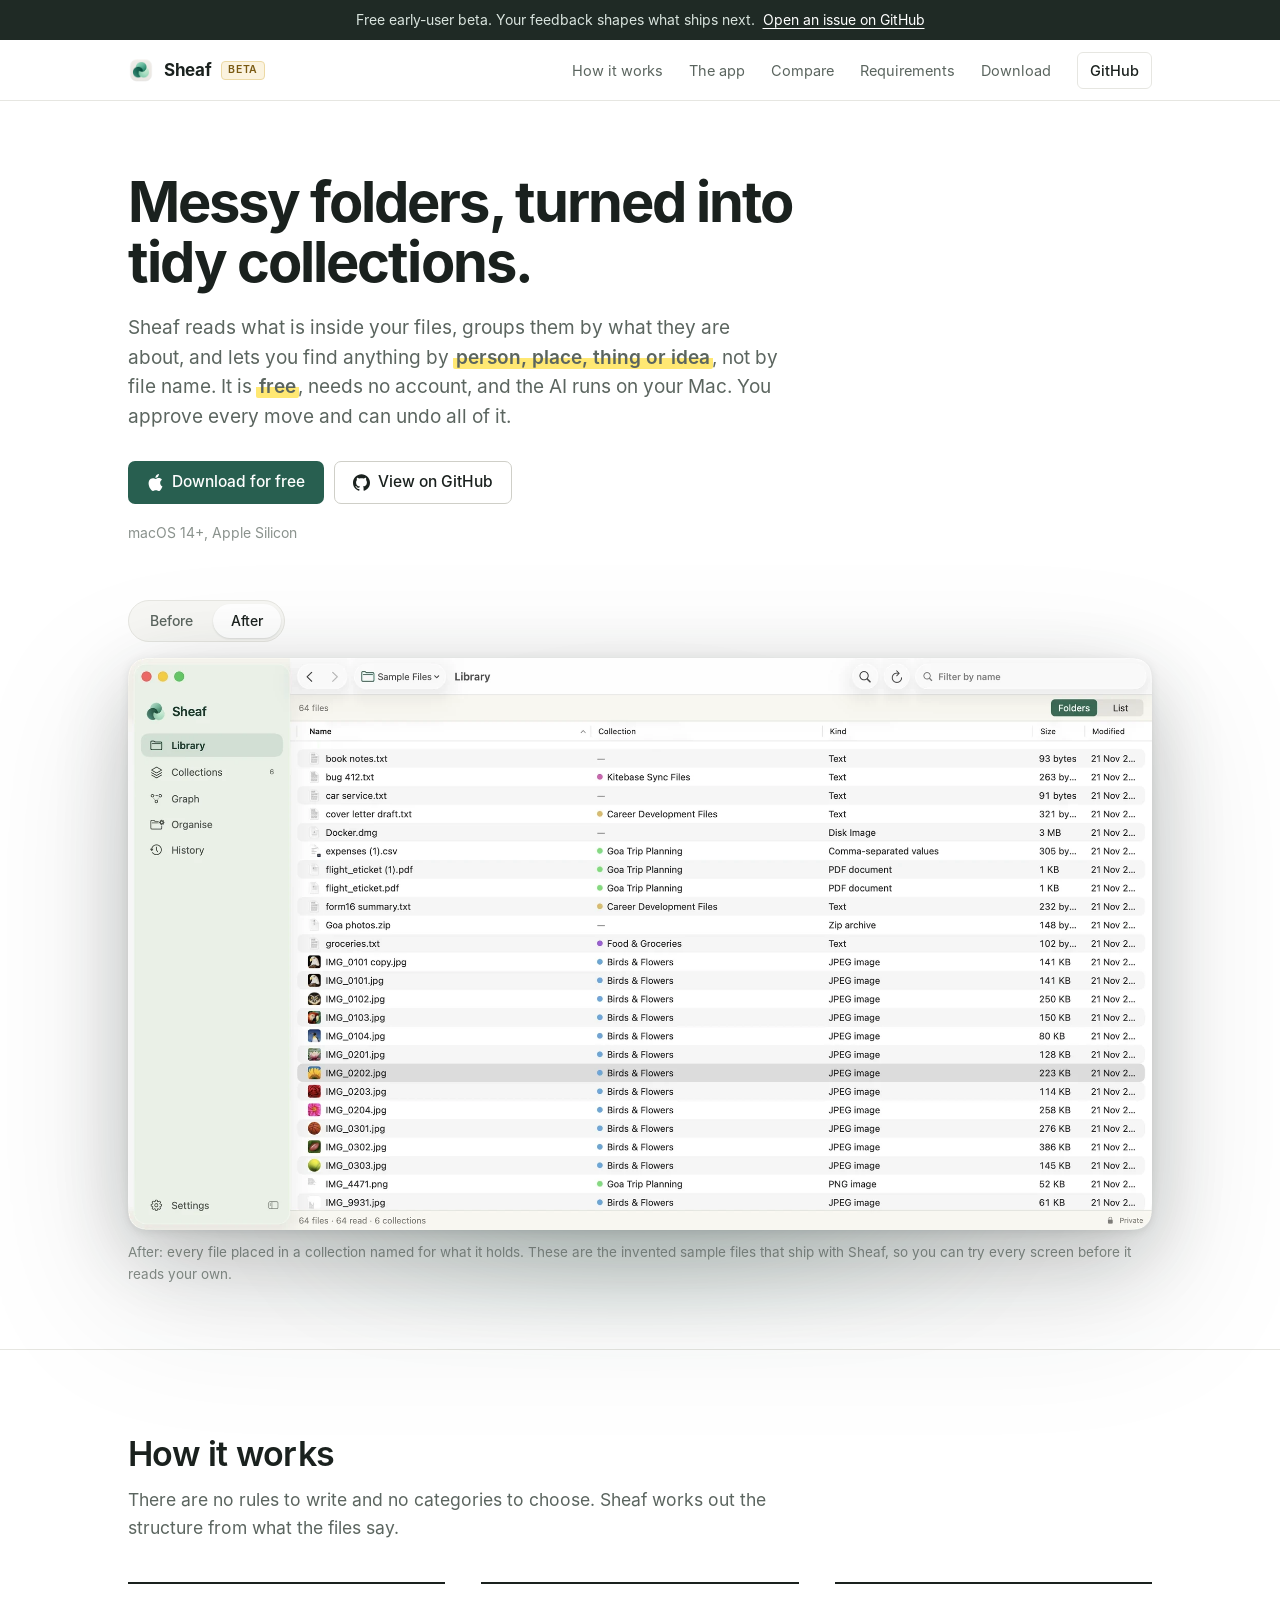
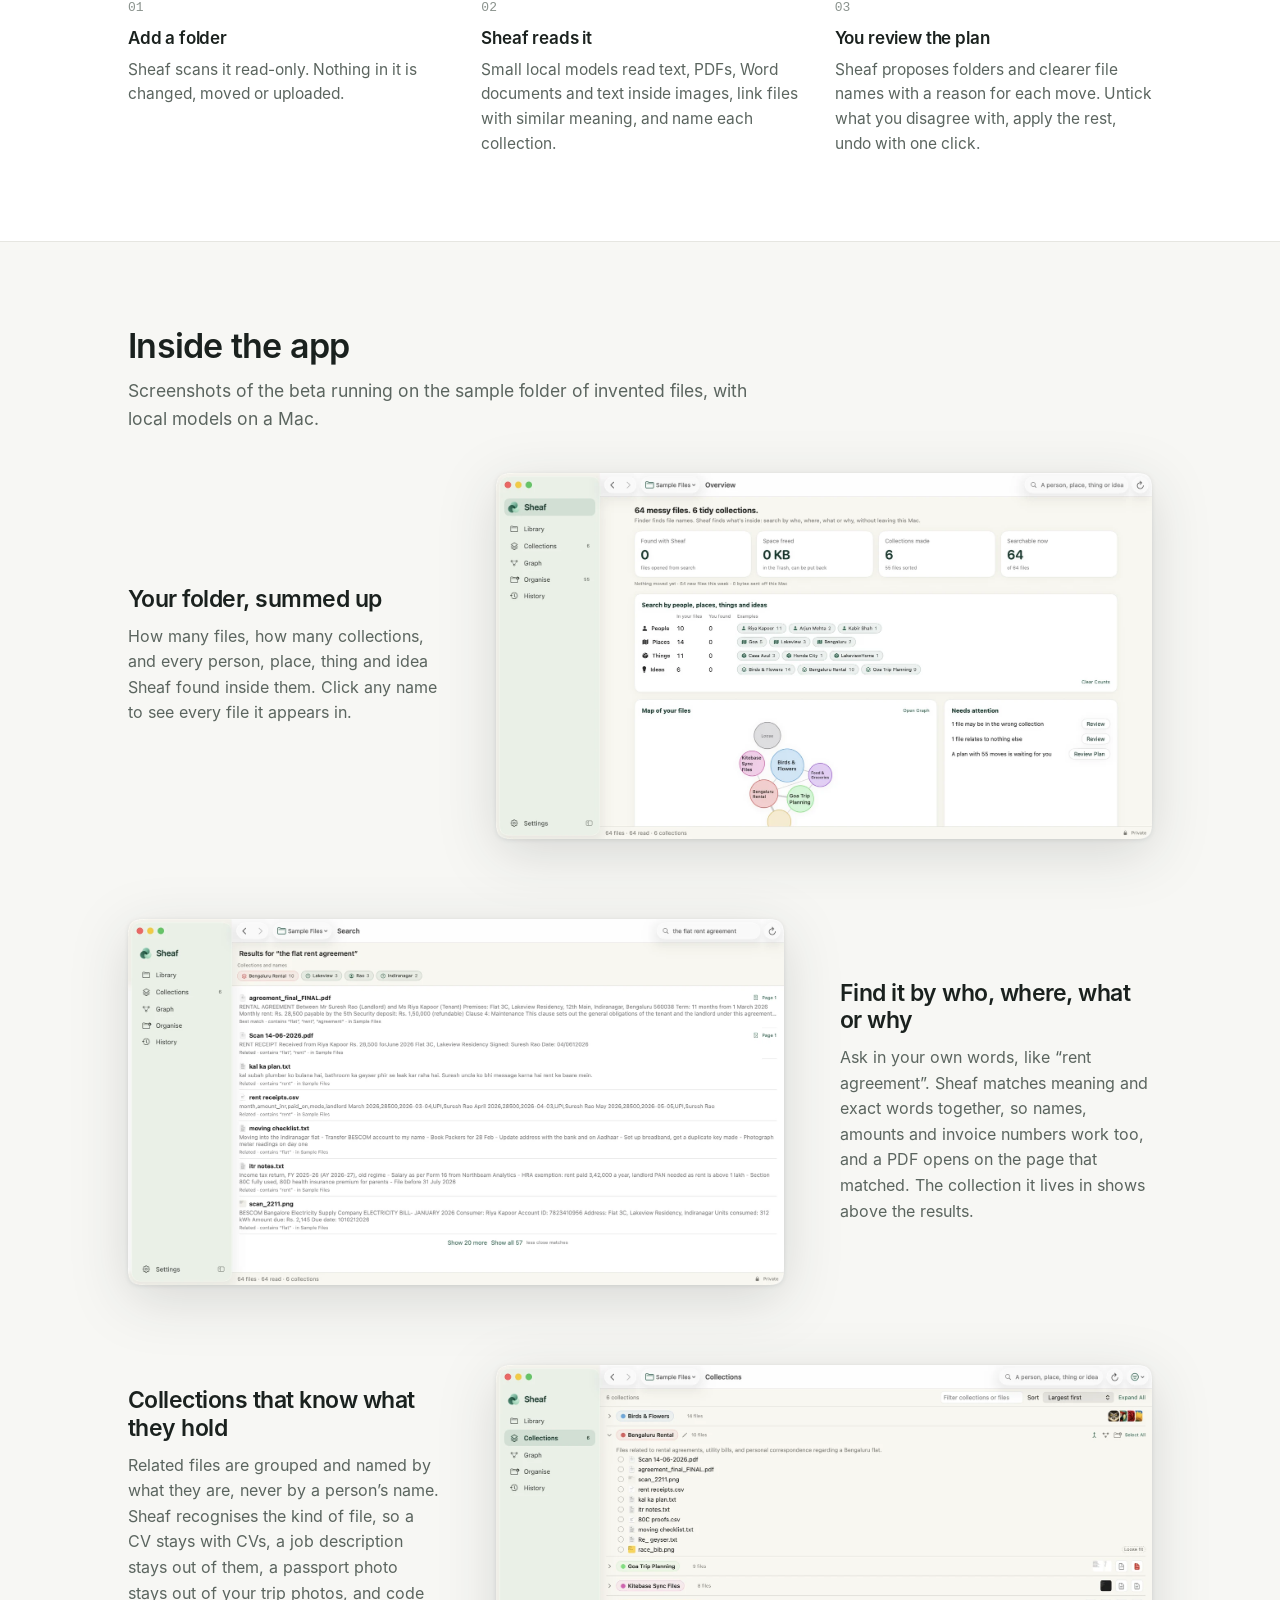
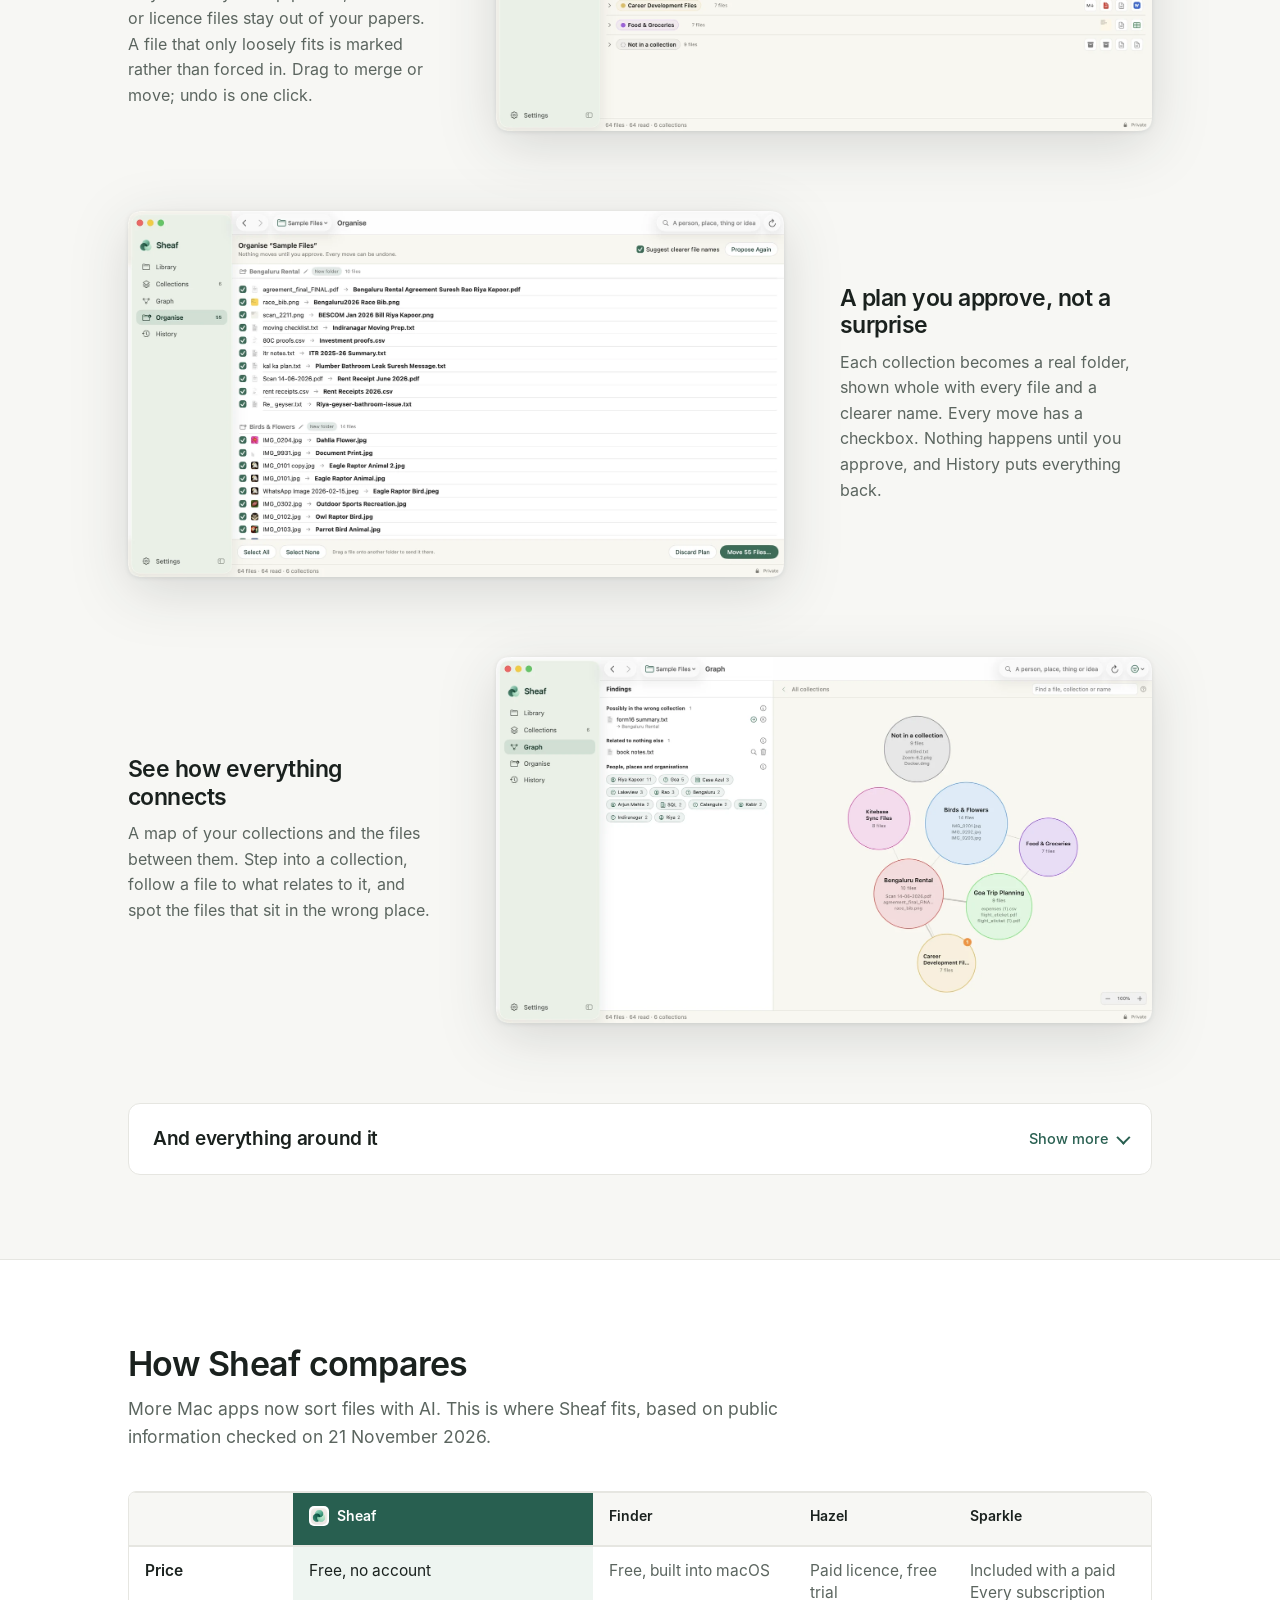
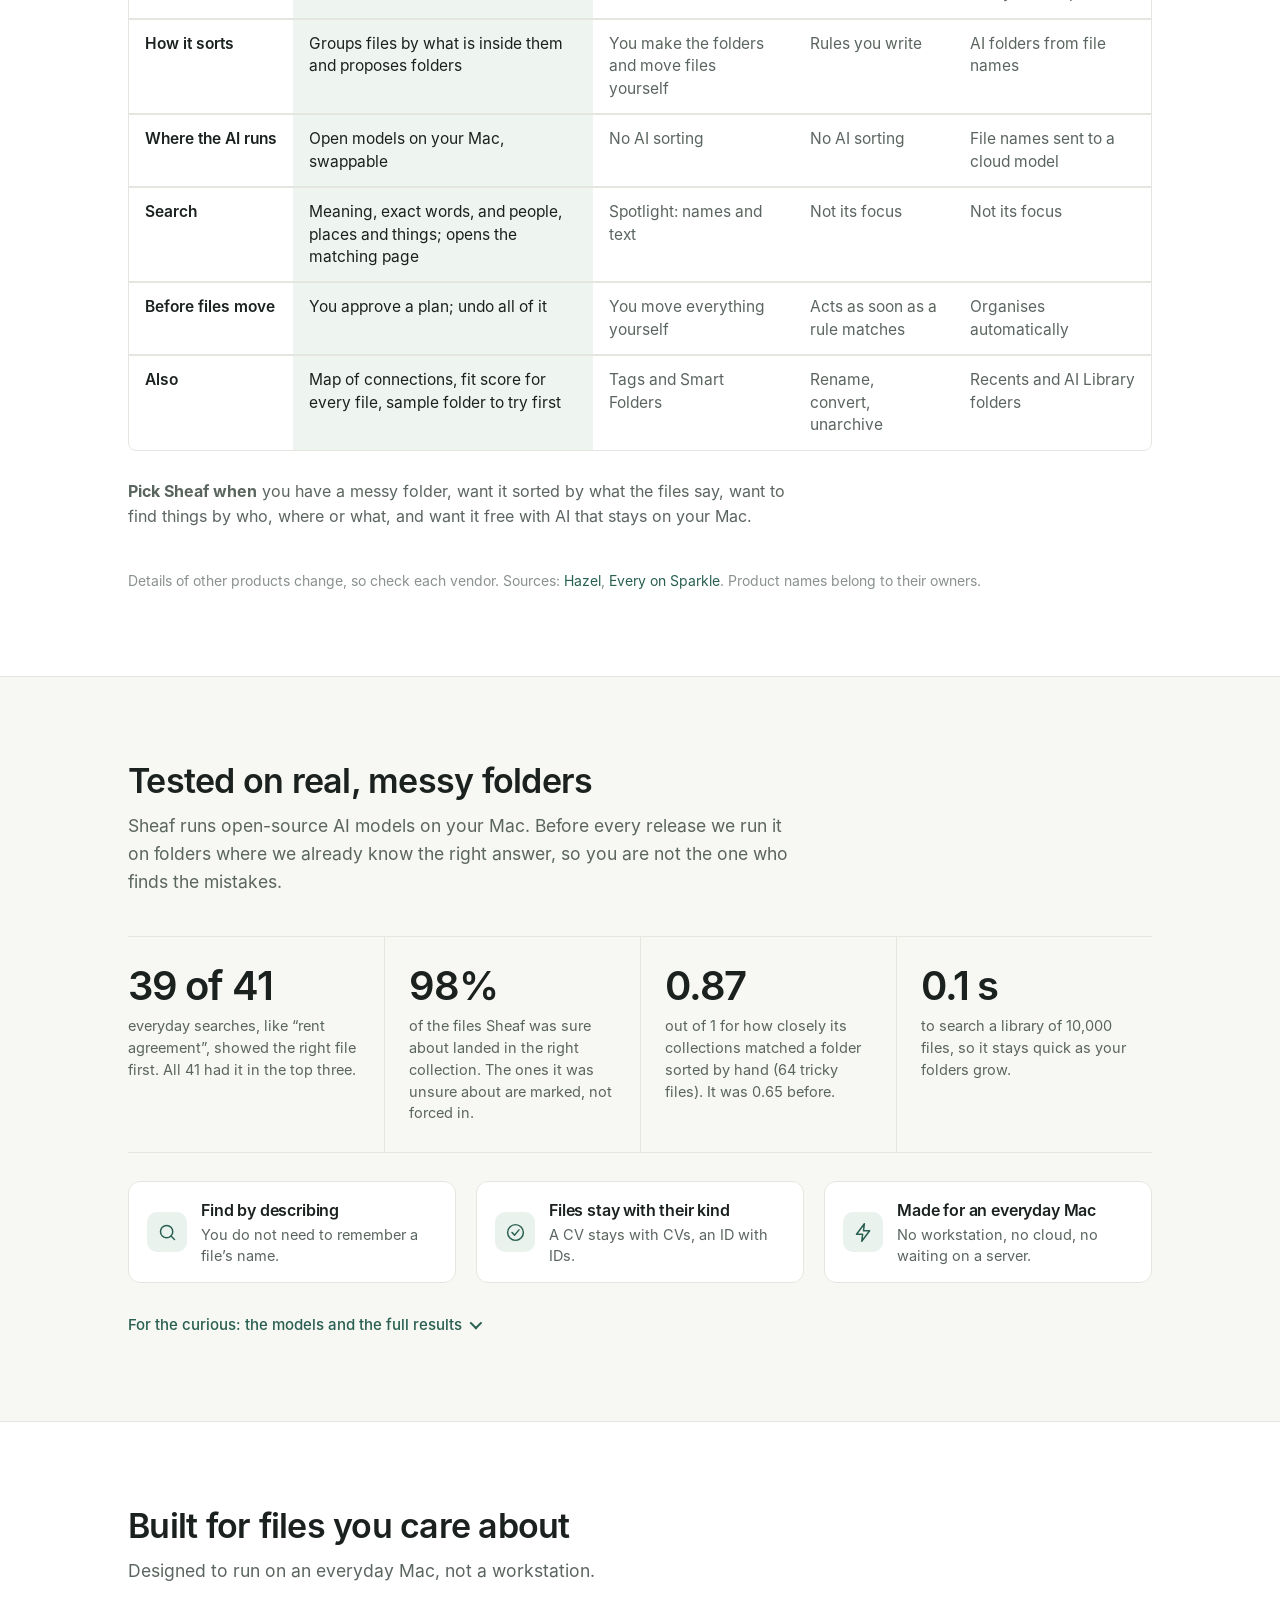
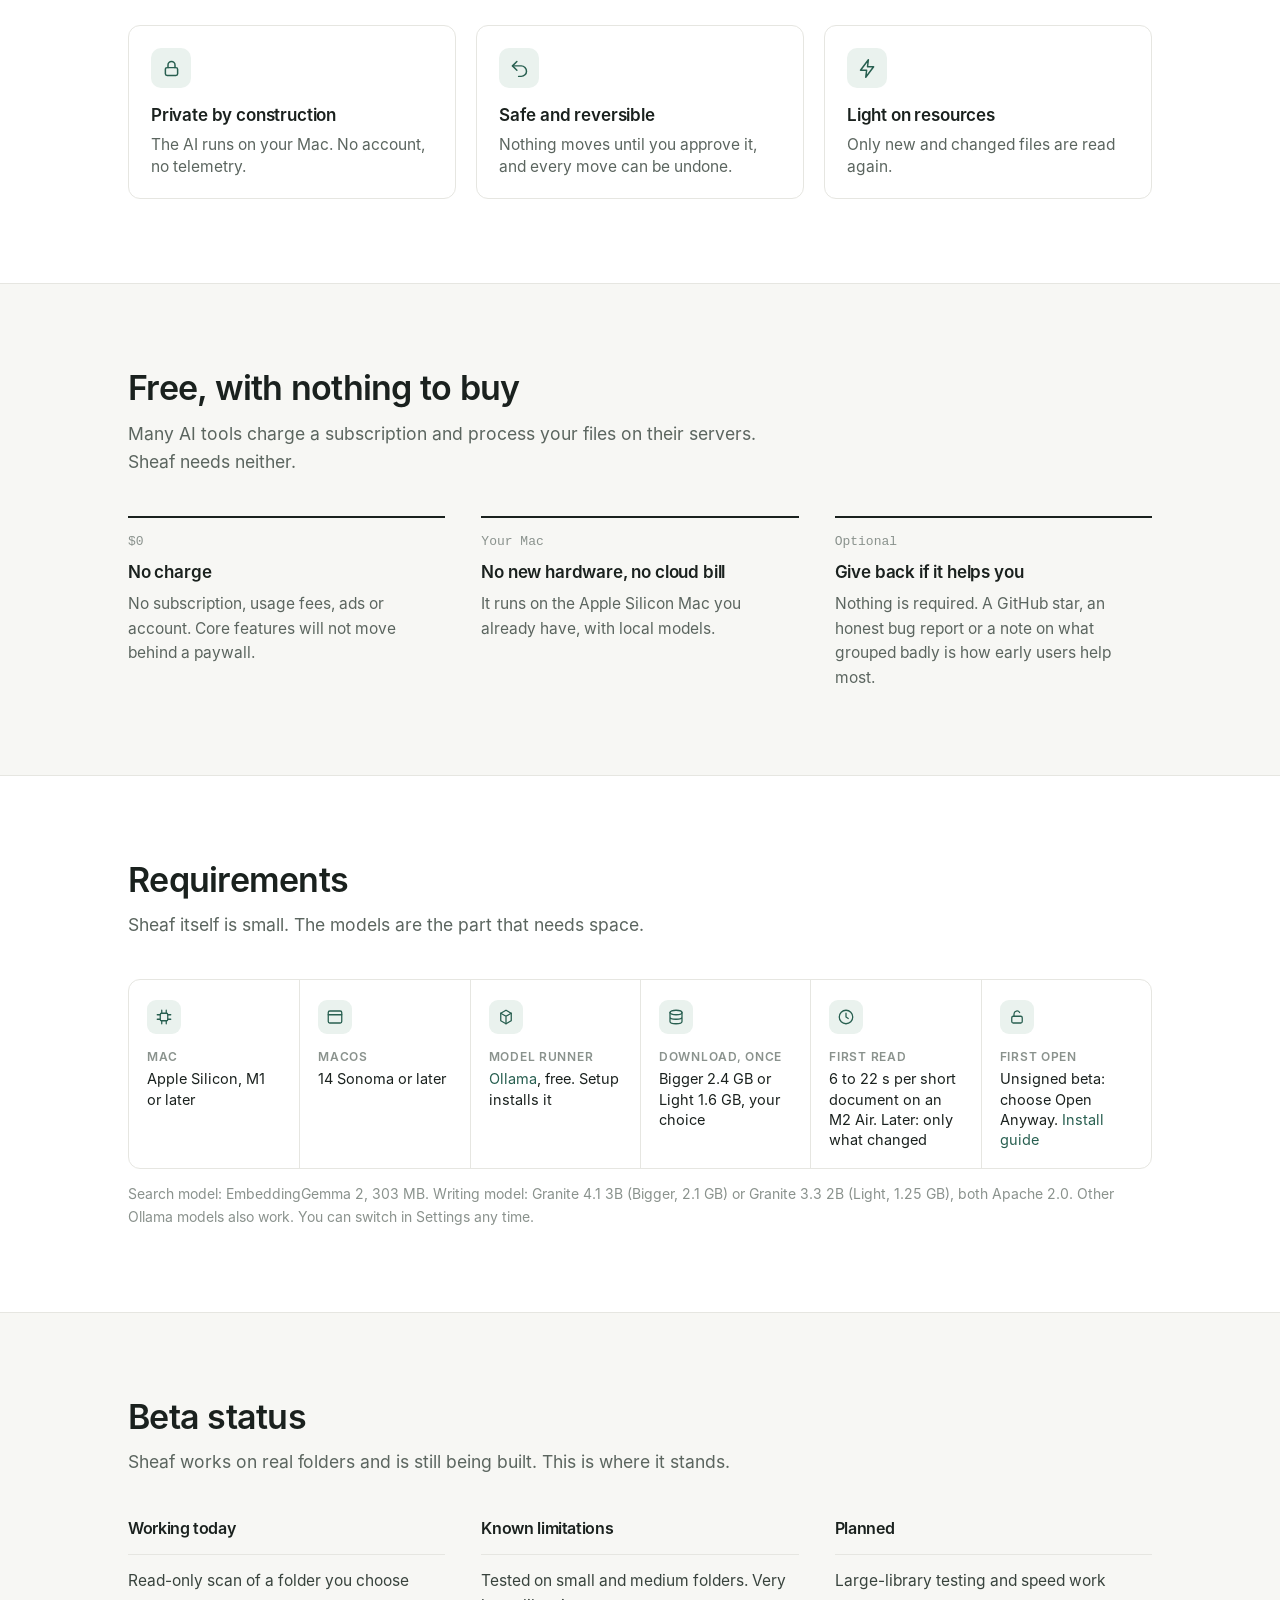
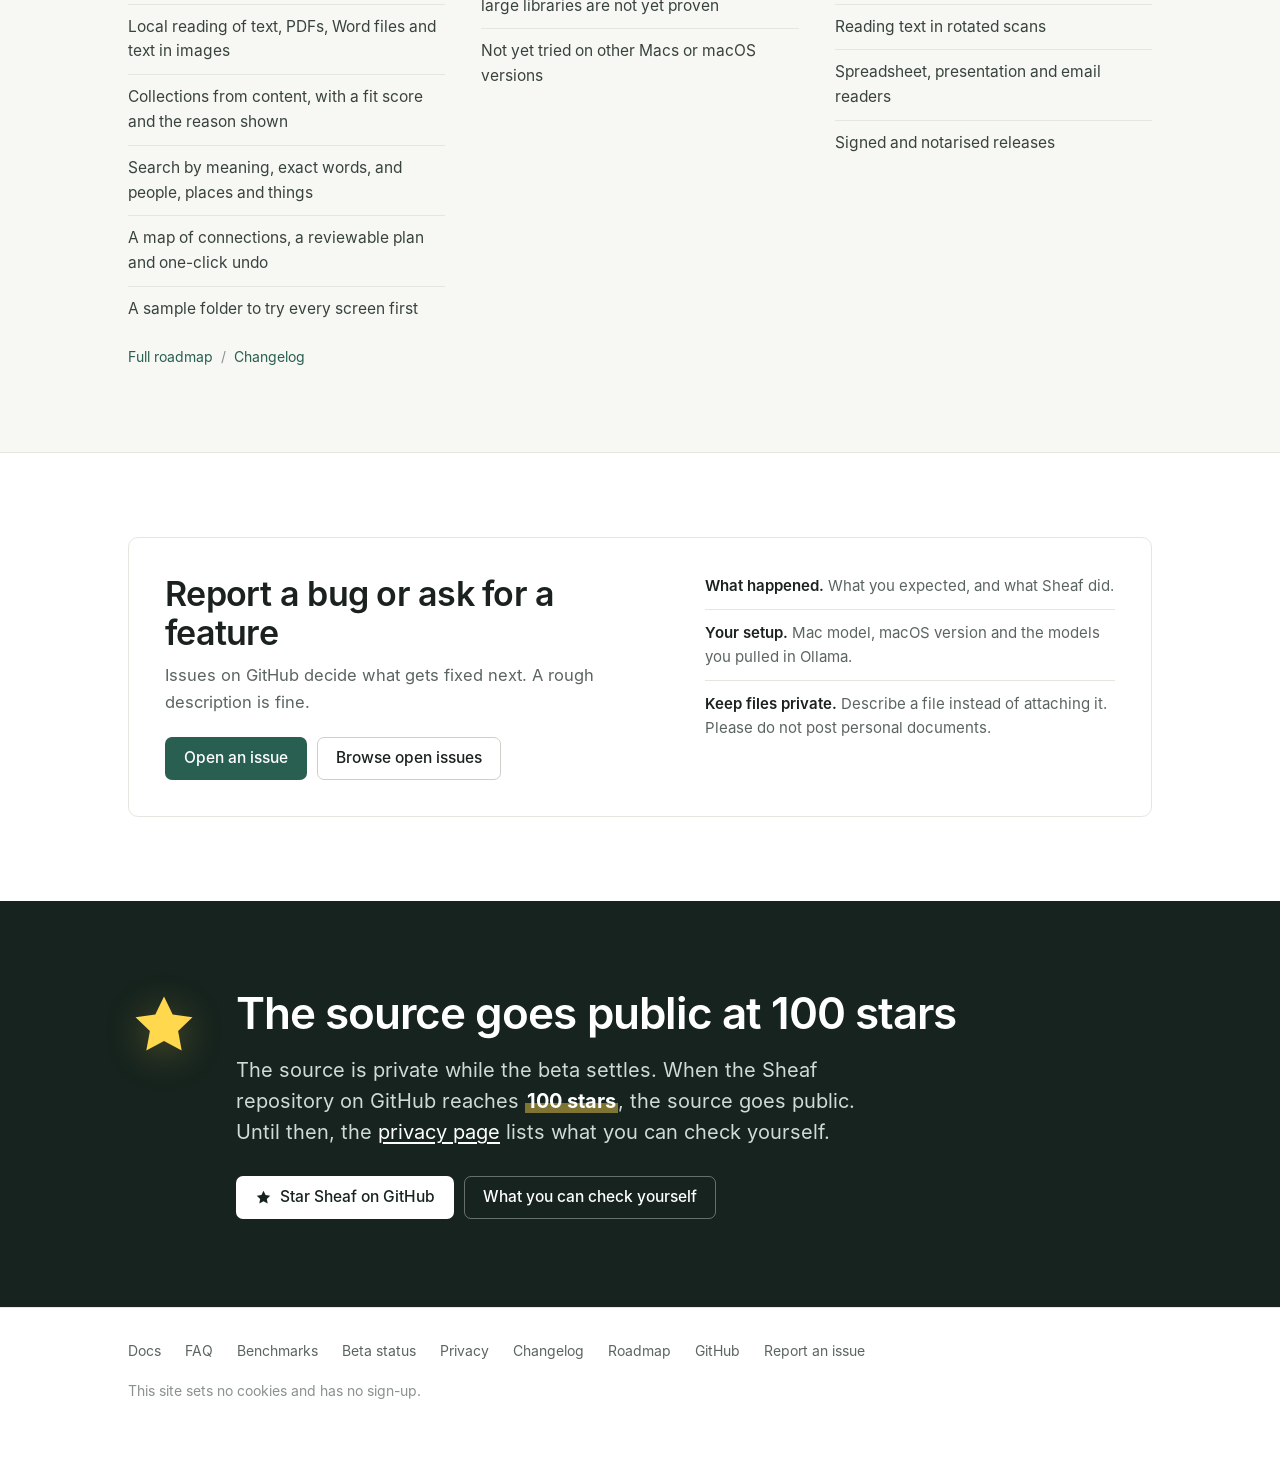
==== site/index.html @ fec36428 "Sheaf public beta: README, docs, issue forms" ====
<!DOCTYPE html>
<html lang="en">
<head>
<meta charset="utf-8">
<meta name="viewport" content="width=device-width, initial-scale=1">
<title>Sheaf: messy folders, turned into tidy collections</title>
<meta name="description" content="Sheaf is a free Mac app that reads what is inside your files, sorts them into collections and lets you find anything by person, place, thing or idea. The AI runs on your Mac. You approve every move and can undo it.">
<link rel="icon" href="img/icon.png">
<meta property="og:type" content="website">
<meta property="og:title" content="Sheaf: messy folders, turned into tidy collections">
<meta property="og:description" content="A free Mac app that reads what is inside your files, sorts them into collections and lets you find anything by person, place, thing or idea. The AI runs on your Mac.">
<meta property="og:image" content="https://sheaf-site-nine-rouge.vercel.app/img/og.png">
<meta property="og:image:width" content="1200"><meta property="og:image:height" content="630">
<meta name="twitter:image" content="https://sheaf-site-nine-rouge.vercel.app/img/og.png">
<meta name="twitter:card" content="summary_large_image">
<link rel="stylesheet" href="style.css">
</head>
<body>
<div class="betabar">Free early-user beta. Your feedback shapes what ships next. <a href="https://github.com/NegiAkash890/sheaf/issues/new/choose">Open an issue on GitHub</a></div>
<header class="nav"><div class="wrap">
  <a class="brand" href="./"><img src="img/icon.png" alt="">Sheaf <span class="tag">Beta</span></a>
  <a href="#how">How it works</a><a href="#tour">The app</a><a href="#compare">Compare</a><a href="#requirements">Requirements</a><a href="https://github.com/NegiAkash890/sheaf/releases/latest">Download</a>
  <a class="keep" href="https://github.com/NegiAkash890/sheaf">GitHub</a>
</div></header>

<section class="hero first" style="border:0"><div class="wrap">
  <h1>Messy folders, turned into tidy collections.</h1>
  <p class="sub">Sheaf reads what is inside your files, groups them by what they are about, and lets you find anything by <mark class="hl">person, place, thing or idea</mark>, not by file name. It is <mark class="hl">free</mark>, needs no account, and the AI runs on your Mac. You approve every move and can undo all of it.</p>
  <div class="actions">
    <a class="btn primary" href="https://github.com/NegiAkash890/sheaf/releases/latest"><svg class="ico" viewBox="0 0 24 24" aria-hidden="true"><path fill="currentColor" d="M12.152 6.896c-.948 0-2.415-1.078-3.96-1.04-2.04.027-3.91 1.183-4.961 3.014-2.117 3.675-.546 9.103 1.519 12.09 1.013 1.454 2.208 3.09 3.792 3.039 1.52-.065 2.09-.987 3.935-.987 1.831 0 2.35.987 3.96.948 1.637-.026 2.676-1.48 3.676-2.948 1.156-1.688 1.636-3.325 1.662-3.415-.039-.013-3.182-1.221-3.22-4.857-.026-3.04 2.48-4.494 2.597-4.559-1.429-2.09-3.623-2.324-4.39-2.376-2-.156-3.675 1.09-4.61 1.09zM15.53 3.83c.843-1.012 1.4-2.427 1.245-3.83-1.207.052-2.662.805-3.532 1.818-.78.896-1.454 2.338-1.273 3.714 1.338.104 2.715-.688 3.559-1.701"/></svg>Download for free</a>
    <a class="btn secondary" href="https://github.com/NegiAkash890/sheaf"><svg class="ico" viewBox="0 0 24 24" aria-hidden="true"><path fill="currentColor" d="M12 .297c-6.63 0-12 5.373-12 12 0 5.303 3.438 9.8 8.205 11.385.6.113.82-.258.82-.577 0-.285-.01-1.04-.015-2.04-3.338.724-4.042-1.61-4.042-1.61C4.422 18.07 3.633 17.7 3.633 17.7c-1.087-.744.084-.729.084-.729 1.205.084 1.838 1.236 1.838 1.236 1.07 1.835 2.809 1.305 3.495.998.108-.776.417-1.305.76-1.605-2.665-.3-5.466-1.332-5.466-5.93 0-1.31.465-2.38 1.235-3.22-.135-.303-.54-1.523.105-3.176 0 0 1.005-.322 3.3 1.23.96-.267 1.98-.399 3-.405 1.02.006 2.04.138 3 .405 2.28-1.552 3.285-1.23 3.285-1.23.645 1.653.24 2.873.12 3.176.765.84 1.23 1.91 1.23 3.22 0 4.61-2.805 5.625-5.475 5.92.42.36.81 1.096.81 2.22 0 1.606-.015 2.896-.015 3.286 0 .315.21.69.825.57C20.565 22.092 24 17.592 24 12.297c0-6.627-5.373-12-12-12"/></svg>View on GitHub</a>
  </div>
  <div class="meta"><span>macOS 14+, Apple Silicon</span></div>
  <figure class="figure hero-toggle">
    <div class="seg" role="group" aria-label="Show the folder before or after Sheaf">
      <button type="button" data-v="before" aria-pressed="false">Before</button>
      <button type="button" data-v="after" aria-pressed="true">After</button>
    </div>
    <div class="stack">
      <img class="shot v-before" src="img/before.webp" width="1600" height="894" alt="A Downloads folder in Finder: installers, PDFs, spreadsheets and screenshots in no particular order" loading="lazy">
      <img class="shot win v-after" src="img/hero.webp" width="2000" height="1117" alt="The Sheaf app showing the same kind of folder sorted into named collections, with the list of files in each">
    </div>
    <figcaption data-for="before">Before: a typical Downloads folder in Finder (file names changed). Installers, PDFs and screenshots, newest first, nothing grouped.</figcaption>
    <figcaption data-for="after">After: every file placed in a collection named for what it holds. These are the invented sample files that ship with Sheaf, so you can try every screen before it reads your own.</figcaption>
  </figure>
  <script>
  (function(){var f=document.querySelector('.hero-toggle');if(!f)return;
    function show(v){f.setAttribute('data-show',v);f.querySelectorAll('.seg button').forEach(function(b){b.setAttribute('aria-pressed',String(b.dataset.v===v))});}
    f.querySelectorAll('.seg button').forEach(function(b){b.addEventListener('click',function(){show(b.dataset.v)})});
    show('after');
  })();
  </script>
</div></section>
<section id="how"><div class="wrap">
  <h2>How it works</h2>
  <p class="lead">There are no rules to write and no categories to choose. Sheaf works out the structure from what the files say.</p>
  <div class="cols3">
    <div><span class="n">01</span><b>Add a folder</b><p>Sheaf scans it read-only. Nothing in it is changed, moved or uploaded.</p></div>
    <div><span class="n">02</span><b>Sheaf reads it</b><p>Small local models read text, PDFs, Word documents and text inside images, link files with similar meaning, and name each collection.</p></div>
    <div><span class="n">03</span><b>You review the plan</b><p>Sheaf proposes folders and clearer file names with a reason for each move. Untick what you disagree with, apply the rest, undo with one click.</p></div>
  </div>
</div></section>
<section id="tour" class="alt"><div class="wrap">
  <h2>Inside the app</h2>
  <p class="lead">Screenshots of the beta running on the sample folder of invented files, with local models on a Mac.</p>
  <div class="row">
    <div class="txt"><h3>Your folder, summed up</h3><p>How many files, how many collections, and every person, place, thing and idea Sheaf found inside them. Click any name to see every file it appears in.</p></div>
    <figure><img class="shot win" src="img/overview.webp" alt="Sheaf Overview: 64 messy files, 6 tidy collections, with the people, places, things and ideas found in the files" loading="lazy"></figure>
  </div>
  <div class="row flip">
    <div class="txt"><h3>Find it by who, where, what or why</h3><p>Ask in your own words, like &ldquo;rent agreement&rdquo;. Sheaf matches meaning and exact words together, so names, amounts and invoice numbers work too, and a PDF opens on the page that matched. The collection it lives in shows above the results.</p></div>
    <figure><img class="shot win" src="img/search.webp" alt="Search results for rent agreement, with the rental agreement first and the Bengaluru Rental collection shown above" loading="lazy"></figure>
  </div>
  <div class="row">
    <div class="txt"><h3>Collections that know what they hold</h3><p>Related files are grouped and named by what they are, never by a person&rsquo;s name. Sheaf recognises the kind of file, so a CV stays with CVs, a job description stays out of them, a passport photo stays out of your trip photos, and code or licence files stay out of your papers. A file that only loosely fits is marked rather than forced in. Drag to merge or move; undo is one click.</p></div>
    <figure><img class="shot win" src="img/groups.webp" alt="Collections view with Bengaluru Rental open, one file marked as a loose fit" loading="lazy"></figure>
  </div>
  <div class="row flip">
    <div class="txt"><h3>A plan you approve, not a surprise</h3><p>Each collection becomes a real folder, shown whole with every file and a clearer name. Every move has a checkbox. Nothing happens until you approve, and History puts everything back.</p></div>
    <figure><img class="shot win" src="img/organise.webp" alt="Organise view showing the Bengaluru Rental folder with every file ticked for review" loading="lazy"></figure>
  </div>
  <div class="row">
    <div class="txt"><h3>See how everything connects</h3><p>A map of your collections and the files between them. Step into a collection, follow a file to what relates to it, and spot the files that sit in the wrong place.</p></div>
    <figure><img class="shot win" src="img/graph.webp" alt="Graph view with collections as bubbles, and a finding that suggests moving a misplaced file" loading="lazy"></figure>
  </div>
  <details class="more" id="more">
    <summary><span class="t">And everything around it</span><span class="s"><span class="open">Show more</span><span class="close">Show less</span></span></summary>
    <ul class="lines">
      <li><b>Plain-language filters</b><span>&ldquo;pkg files&rdquo;, &ldquo;pdfs from last week about rent&rdquo;, &ldquo;screenshots over 5 MB&rdquo;. Read as filters on the spot, with no model needed.</span></li>
      <li><b>Opens on the right page</b><span>A PDF result opens on the page that matched, with the words highlighted.</span></li>
      <li><b>Quick panel, anywhere</b><span>Press a shortcut from any app to search. Space previews, the arrow keys move, Return opens.</span></li>
      <li><b>Show one kind of file</b><span>Highlight just images, PDFs or installers across Collections and the Graph, or hide the rest.</span></li>
      <li><b>Loose fits, flagged</b><span>Every file gets a fit score from how it links to its collection. Weak fits are marked; clear misfits are left out, not forced in.</span></li>
      <li><b>Broad or detailed</b><span>Keep related papers together, or split them by kind: marksheets, admit cards, ID papers. Switch any time.</span></li>
      <li><b>Undo anything</b><span>Every move is journaled. Collection edits stay in History, and &#8984;Z works long after the note has gone.</span></li>
      <li><b>Picks up where it stopped</b><span>Quit halfway through reading and Sheaf carries on from there next time. Nothing already done is lost.</span></li>
      <li><b>Keeps up by itself</b><span>Watches your folders and reads only what is new or changed. Collections keep their names as the library grows.</span></li>
      <li><b>Duplicates and space</b><span>Finds exact copies and large leftovers. Anything removed goes to the Trash, where you can put it back.</span></li>
      <li><b>Try it on sample files</b><span>While the models download, explore every screen on a folder of invented files. Merge, move and undo for real.</span></li>
      <li><b>Problems, reported your way</b><span>Report a Problem fills in a GitHub issue for you to read and send. Paths are blanked out. There is no telemetry.</span></li>
    </ul>
  </details>
</div></section>
<section id="compare"><div class="wrap">
  <h2>How Sheaf compares</h2>
  <p class="lead">More Mac apps now sort files with AI. This is where Sheaf fits, based on public information checked on 21 November 2026.</p>
  <div class="tablewrap"><table class="cmp">
    <thead><tr><th></th><th class="us"><span class="nm"><img src="img/icon.png" alt="" width="20" height="20">Sheaf</span></th><th>Finder</th><th>Hazel</th><th>Sparkle</th></tr></thead>
    <tbody>
    <tr><th>Price</th><td class="us">Free, no account</td><td>Free, built into macOS</td><td>Paid licence, free trial</td><td>Included with a paid Every subscription</td></tr>
    <tr><th>How it sorts</th><td class="us">Groups files by what is inside them and proposes folders</td><td>You make the folders and move files yourself</td><td>Rules you write</td><td>AI folders from file names</td></tr>
    <tr><th>Where the AI runs</th><td class="us">Open models on your Mac, swappable</td><td>No AI sorting</td><td>No AI sorting</td><td>File names sent to a cloud model</td></tr>
    <tr><th>Search</th><td class="us">Meaning, exact words, and people, places and things; opens the matching page</td><td>Spotlight: names and text</td><td>Not its focus</td><td>Not its focus</td></tr>
    <tr><th>Before files move</th><td class="us">You approve a plan; undo all of it</td><td>You move everything yourself</td><td>Acts as soon as a rule matches</td><td>Organises automatically</td></tr>
    <tr><th>Also</th><td class="us">Map of connections, fit score for every file, sample folder to try first</td><td>Tags and Smart Folders</td><td>Rename, convert, unarchive</td><td>Recents and AI Library folders</td></tr>
    </tbody>
  </table></div>
  <p class="lead" style="margin-top:28px;font-size:16px"><b>Pick Sheaf when</b> you have a messy folder, want it sorted by what the files say, want to find things by who, where or what, and want it free with AI that stays on your Mac.</p>
  <p class="note">Details of other products change, so check each vendor. Sources: <a href="https://www.noodlesoft.com/">Hazel</a>, <a href="https://every.to/p/introducing-sparkle">Every on Sparkle</a>. Product names belong to their owners.</p>
</div></section>
<section id="tested" class="alt"><div class="wrap">
  <h2>Tested on real, messy folders</h2>
  <p class="lead">Sheaf runs open-source AI models on your Mac. Before every release we run it on folders where we already know the right answer, so you are not the one who finds the mistakes.</p>
  <div class="stats">
    <div><strong>39 of 41</strong><p>everyday searches, like &ldquo;rent agreement&rdquo;, showed the right file first. All 41 had it in the top three.</p></div>
    <div><strong>98%</strong><p>of the files Sheaf was sure about landed in the right collection. The ones it was unsure about are marked, not forced in.</p></div>
    <div><strong>0.87</strong><p>out of 1 for how closely its collections matched a folder sorted by hand (64 tricky files). It was 0.65 before.</p></div>
    <div><strong>0.1 s</strong><p>to search a library of 10,000 files, so it stays quick as your folders grow.</p></div>
  </div>
  <div class="cards3 tight">
    <div><span class="ic"><svg viewBox="0 0 24 24" aria-hidden="true"><circle cx="11" cy="11" r="7"/><path d="m20 20-4-4"/></svg></span><b>Find by describing</b><p>You do not need to remember a file&rsquo;s name.</p></div>
    <div><span class="ic"><svg viewBox="0 0 24 24" aria-hidden="true"><circle cx="12" cy="12" r="9"/><path d="m8 12 3 3 5-6"/></svg></span><b>Files stay with their kind</b><p>A CV stays with CVs, an ID with IDs.</p></div>
    <div><span class="ic"><svg viewBox="0 0 24 24" aria-hidden="true"><path d="M13 2 4 14h7l-1 8 9-12h-7z"/></svg></span><b>Made for an everyday Mac</b><p>No workstation, no cloud, no waiting on a server.</p></div>
  </div>
  <details class="plain">
    <summary>For the curious: the models and the full results</summary>
    <div class="chips">
      <p class="m">Search</p>
      <span>EmbeddingGemma 2 (270M)</span>
      <p class="m">Writing: choose in setup or in Settings</p>
      <span>Bigger (Recommended): Granite 4.1 3B</span><span>Light (Quicker): Granite 3.3 2B</span>
      <p class="m">Also benchmarked</p>
      <span>embeddinggemma</span><span>nomic-embed-text</span><span>qwen3-embedding:0.6b</span><span>llama3.2:3b</span><span>phi4-mini</span><span>qwen3.5:4b</span>
    </div>
    <p class="note"><b>Tested so far</b> on Apple Silicon with macOS 26, on English-language sample folders. If you try it on another Mac, <a href="https://github.com/NegiAkash890/sheaf/issues/new/choose">tell us how it went</a>. Every number and caveat is on the <a href="benchmarks.html">benchmarks page</a>.</p>
  </details>
</div></section>
<section id="features"><div class="wrap">
  <h2>Built for files you care about</h2>
  <p class="lead">Designed to run on an everyday Mac, not a workstation.</p>
  <div class="cards3">
    <div><span class="ic"><svg viewBox="0 0 24 24" aria-hidden="true"><rect x="5" y="11" width="14" height="9" rx="2"/><path d="M8 11V8a4 4 0 0 1 8 0v3"/></svg></span><b>Private by construction</b><p>The AI runs on your Mac. No account, no telemetry.</p></div>
    <div><span class="ic"><svg viewBox="0 0 24 24" aria-hidden="true"><path d="M9 14 4 9l5-5"/><path d="M4 9h10a6 6 0 0 1 0 12h-3"/></svg></span><b>Safe and reversible</b><p>Nothing moves until you approve it, and every move can be undone.</p></div>
    <div><span class="ic"><svg viewBox="0 0 24 24" aria-hidden="true"><path d="M13 2 4 14h7l-1 8 9-12h-7z"/></svg></span><b>Light on resources</b><p>Only new and changed files are read again.</p></div>
  </div>
</div></section>
<section id="own" class="alt"><div class="wrap">
  <h2>Free, with nothing to buy</h2>
  <p class="lead">Many AI tools charge a subscription and process your files on their servers. Sheaf needs neither.</p>
  <div class="cols3">
    <div><span class="n">$0</span><b>No charge</b><p>No subscription, usage fees, ads or account. Core features will not move behind a paywall.</p></div>
    <div><span class="n">Your Mac</span><b>No new hardware, no cloud bill</b><p>It runs on the Apple Silicon Mac you already have, with local models.</p></div>
    <div><span class="n">Optional</span><b>Give back if it helps you</b><p>Nothing is required. A GitHub star, an honest bug report or a note on what grouped badly is how early users help most.</p></div>
  </div>
</div></section>
<section id="requirements"><div class="wrap">
  <h2>Requirements</h2>
  <p class="lead">Sheaf itself is small. The models are the part that needs space.</p>
  <div class="reqrow">
    <div><span class="ic"><svg viewBox="0 0 24 24" aria-hidden="true"><rect x="7" y="7" width="10" height="10" rx="1.5"/><path d="M9 3v4M15 3v4M9 17v4M15 17v4M3 9h4M3 15h4M17 9h4M17 15h4"/></svg></span><span class="k">Mac</span><span class="v">Apple Silicon, M1 or later</span></div>
    <div><span class="ic"><svg viewBox="0 0 24 24" aria-hidden="true"><rect x="3" y="4" width="18" height="16" rx="2"/><path d="M3 9h18"/></svg></span><span class="k">macOS</span><span class="v">14 Sonoma or later</span></div>
    <div><span class="ic"><svg viewBox="0 0 24 24" aria-hidden="true"><path d="M5 17V7l7-4 7 4v10l-7 4z"/><path d="M5 7l7 4 7-4M12 11v10"/></svg></span><span class="k">Model runner</span><span class="v"><a href="https://ollama.com">Ollama</a>, free. Setup installs it</span></div>
    <div><span class="ic"><svg viewBox="0 0 24 24" aria-hidden="true"><ellipse cx="12" cy="6" rx="8" ry="3"/><path d="M4 6v6c0 1.7 3.6 3 8 3s8-1.3 8-3V6M4 12v6c0 1.7 3.6 3 8 3s8-1.3 8-3v-6"/></svg></span><span class="k">Download, once</span><span class="v">Bigger 2.4 GB or Light 1.6 GB, your choice</span></div>
    <div><span class="ic"><svg viewBox="0 0 24 24" aria-hidden="true"><circle cx="12" cy="12" r="9"/><path d="M12 7v5l3 2"/></svg></span><span class="k">First read</span><span class="v">6 to 22 s per short document on an M2 Air. Later: only what changed</span></div>
    <div><span class="ic"><svg viewBox="0 0 24 24" aria-hidden="true"><rect x="5" y="11" width="14" height="9" rx="2"/><path d="M8 11V8a4 4 0 0 1 7.5-2"/></svg></span><span class="k">First open</span><span class="v">Unsigned beta: choose Open Anyway. <a href="docs.html">Install guide</a></span></div>
  </div>
  <p class="note">Search model: EmbeddingGemma 2, 303 MB. Writing model: Granite 4.1 3B (Bigger, 2.1 GB) or Granite 3.3 2B (Light, 1.25 GB), both Apache 2.0. Other Ollama models also work. You can switch in Settings any time.</p>
</div></section>
<section id="beta" class="alt"><div class="wrap">
  <h2>Beta status</h2>
  <p class="lead">Sheaf works on real folders and is still being built. This is where it stands.</p>
  <div class="status">
    <div><h3>Working today</h3><ul>
      <li>Read-only scan of a folder you choose</li>
      <li>Local reading of text, PDFs, Word files and text in images</li>
      <li>Collections from content, with a fit score and the reason shown</li>
      <li>Search by meaning, exact words, and people, places and things</li>
      <li>A map of connections, a reviewable plan and one-click undo</li>
      <li>A sample folder to try every screen first</li>
    </ul></div>
    <div><h3>Known limitations</h3><ul>
      <li>Tested on small and medium folders. Very large libraries are not yet proven</li>
      <li>Not yet tried on other Macs or macOS versions</li>
    </ul></div>
    <div><h3>Planned</h3><ul>
      <li>Large-library testing and speed work</li>
      <li>Reading text in rotated scans</li>
      <li>Spreadsheet, presentation and email readers</li>
      <li>Signed and notarised releases</li>
    </ul></div>
  </div>
  <p class="note"><a href="roadmap.html">Full roadmap</a> &nbsp;/&nbsp; <a href="changelog.html">Changelog</a></p>
</div></section>
<section id="feedback"><div class="wrap">
  <div class="feedback">
    <div>
      <h2>Report a bug or ask for a feature</h2>
      <p>Issues on GitHub decide what gets fixed next. A rough description is fine.</p>
      <div class="actions">
        <a class="btn primary" href="https://github.com/NegiAkash890/sheaf/issues/new/choose">Open an issue</a>
        <a class="btn secondary" href="https://github.com/NegiAkash890/sheaf/issues">Browse open issues</a>
      </div>
    </div>
    <ul>
      <li><b>What happened.</b> What you expected, and what Sheaf did.</li>
      <li><b>Your setup.</b> Mac model, macOS version and the models you pulled in Ollama.</li>
      <li><b>Keep files private.</b> Describe a file instead of attaching it. Please do not post personal documents.</li>
    </ul>
  </div>
</div></section>
<section id="source" class="srcband"><div class="wrap">
  <div class="srcbox">
    <span class="bigstar"><svg viewBox="0 0 24 24" aria-hidden="true"><path d="m12 2.5 2.9 6 6.6.9-4.8 4.6 1.2 6.5L12 17.3l-5.9 3.2 1.2-6.5L2.5 9.4l6.6-.9z"/></svg></span>
    <div>
      <h2>The source goes public at 100 stars</h2>
      <p class="big">The source is private while the beta settles. When the Sheaf repository on GitHub reaches <b>100 stars</b>, the source goes public. Until then, the <a href="privacy.html">privacy page</a> lists what you can check yourself.</p>
      <div class="actions">
        <a class="btn light" href="https://github.com/NegiAkash890/sheaf"><svg class="ico" viewBox="0 0 24 24" aria-hidden="true"><path fill="currentColor" d="m12 2.5 2.9 6 6.6.9-4.8 4.6 1.2 6.5L12 17.3l-5.9 3.2 1.2-6.5L2.5 9.4l6.6-.9z"/></svg>Star Sheaf on GitHub</a>
        <a class="btn ghost" href="privacy.html">What you can check yourself</a>
      </div>
    </div>
  </div>
</div></section>

<footer><div class="wrap">
  <a href="docs.html">Docs</a><a href="faq.html">FAQ</a><a href="benchmarks.html">Benchmarks</a><a href="#beta">Beta status</a><a href="privacy.html">Privacy</a><a href="changelog.html">Changelog</a><a href="roadmap.html">Roadmap</a><a href="https://github.com/NegiAkash890/sheaf">GitHub</a><a href="https://github.com/NegiAkash890/sheaf/issues">Report an issue</a>
  <p>This site sets no cookies and has no sign-up.</p>
</div></footer>
</body>
</html>
---- site/style.css ----
@font-face { font-family:"Inter"; font-weight:400; font-style:normal; font-display:swap; src:url(fonts/Inter-Regular.woff2) format("woff2"); }
@font-face { font-family:"Inter"; font-weight:500; font-style:normal; font-display:swap; src:url(fonts/Inter-Medium.woff2) format("woff2"); }
@font-face { font-family:"Inter"; font-weight:600; font-style:normal; font-display:swap; src:url(fonts/Inter-SemiBold.woff2) format("woff2"); }
@font-face { font-family:"Inter"; font-weight:700; font-style:normal; font-display:swap; src:url(fonts/Inter-Bold.woff2) format("woff2"); }
:root {
  --bg:#ffffff; --alt:#f7f7f4; --line:#e6e6e1; --text:#1a211e; --muted:#5b655f; --faint:#8a928d;
  --accent:#285f50; --accent-d:#1d4a3e; --warn-bg:#fbf3df; --warn-line:#dcbf7a; --warn-text:#59430e;
  --mono:ui-monospace,"SF Mono",Menlo,Consolas,monospace;
}
* { box-sizing:border-box; }
html { scroll-behavior:smooth; }
body { margin:0; overflow-x:hidden; background:var(--bg); color:var(--text); font:16.5px/1.6 "Inter",-apple-system,BlinkMacSystemFont,"SF Pro Text","Segoe UI",sans-serif; -webkit-font-smoothing:antialiased; }
a { color:var(--accent); text-decoration:none; } a:hover { text-decoration:underline; text-underline-offset:3px; }
.wrap { max-width:1080px; margin:0 auto; padding:0 28px; }
h1,h2,h3 { color:var(--text); font-weight:600; letter-spacing:-.022em; margin:0; }
h1 { font-weight:650; letter-spacing:-.035em; }
code { font:13.5px var(--mono); background:#f0f0eb; padding:2px 6px; border-radius:4px; }
pre { background:#f4f4ef; border:1px solid var(--line); border-radius:8px; padding:18px 20px; overflow-x:auto; font:13.5px/1.7 var(--mono); margin:0; }
pre code { background:none; padding:0; font-size:inherit; }

/* beta bar + nav */
.betabar { background:#1f2a25; color:#d9e4de; font-size:14px; text-align:center; padding:9px 16px; }
.betabar a { color:#fff; text-decoration:underline; text-underline-offset:3px; margin-left:4px; }
header.nav { position:sticky; top:0; background:rgba(255,255,255,.92); backdrop-filter:blur(10px); -webkit-backdrop-filter:blur(10px); border-bottom:1px solid var(--line); z-index:10; }
header.nav .wrap { display:flex; align-items:center; gap:26px; height:60px; }
header.nav .brand { margin-right:auto; display:flex; align-items:center; gap:10px; color:var(--text); font-weight:650; font-size:17px; letter-spacing:-.02em; }
header.nav .brand img { width:26px; height:26px; border-radius:6px; }
header.nav a { color:var(--muted); font-size:14.5px; } header.nav a:hover { color:var(--text); text-decoration:none; }
header.nav a.keep { color:var(--text); font-weight:500; border:1px solid var(--line); border-radius:6px; padding:6px 12px; } header.nav a.keep:hover { background:var(--alt); }
.tag { font:600 10.5px/1 "Inter",sans-serif; letter-spacing:.06em; text-transform:uppercase; color:#7a5a12; background:var(--warn-bg); border:1px solid #ecd9a4; padding:3px 6px; border-radius:4px; }

/* buttons */
.btn { display:inline-flex; align-items:center; gap:8px; padding:11px 18px; border-radius:7px; font-weight:500; font-size:15.5px; line-height:1.2; border:1px solid transparent; }
.btn:hover { text-decoration:none; }
.btn.primary { background:var(--accent); color:#fff; } .btn.primary:hover { background:var(--accent-d); }
.btn.secondary { background:#fff; color:var(--text); border-color:#cfcfc8; } .btn.secondary:hover { background:var(--alt); }
.btn .ico { width:17px; height:17px; flex:none; }
.actions { display:flex; flex-wrap:wrap; gap:10px; }
.link { font-weight:500; }

/* hero */
.hero { padding:72px 0 64px; }
.hero h1 { font-size:clamp(36px,5.4vw,56px); line-height:1.07; max-width:760px; }
.hero .sub { font-size:19px; color:var(--muted); max-width:640px; margin:20px 0 30px; line-height:1.55; }
.meta { margin-top:18px; font-size:14px; color:var(--faint); }
.meta span + span::before { content:"/"; margin:0 10px; color:#c9cdc9; }
.hero .figure { margin-top:56px; }
figure { margin:0; }
.shot { display:block; width:100%; height:auto; border-radius:10px; box-shadow:0 1px 2px rgba(20,30,25,.06), 0 12px 32px rgba(20,30,25,.08); background:#fff; }
figcaption, .cap { font-size:13.5px; color:var(--faint); margin-top:12px; }

/* sections */
section { padding:84px 0; border-top:1px solid var(--line); }
section.first { border-top:0; }
section.alt { background:var(--alt); }
h2 { font-size:clamp(26px,3.4vw,34px); line-height:1.15; margin-bottom:12px; }
.lead { color:var(--muted); max-width:660px; margin:0 0 40px; font-size:17.5px; }
.cols3 { display:grid; grid-template-columns:repeat(3,1fr); gap:36px; }
.cols3 > div { border-top:2px solid var(--text); padding-top:16px; }
.cols3 b { display:block; font-size:17px; font-weight:600; margin-bottom:6px; letter-spacing:-.01em; }
.cols3 .n { font:500 13px var(--mono); color:var(--faint); margin-bottom:10px; display:block; }
.cols3 p { margin:0; color:var(--muted); font-size:15.5px; }

/* product rows */
.row { display:grid; grid-template-columns:1fr 2.1fr; gap:56px; align-items:center; margin-bottom:80px; }
.row:last-child { margin-bottom:0; } .row.flip { grid-template-columns:2.1fr 1fr; } .row.flip .txt { order:2; }
.row h3 { font-size:23px; line-height:1.2; margin-bottom:10px; } .row p { margin:0; color:var(--muted); font-size:16px; }

/* stats */
.stats { display:grid; grid-template-columns:repeat(4,1fr); border-top:1px solid var(--line); border-bottom:1px solid var(--line); }
.stats > div { padding:28px 24px 28px 0; } .stats > div + div { padding-left:24px; border-left:1px solid var(--line); }
.stats strong { display:block; font-size:clamp(30px,3.6vw,40px); font-weight:600; letter-spacing:-.03em; line-height:1.05; margin-bottom:8px; color:var(--text); font-feature-settings:"tnum"; }
.stats p { margin:0; font-size:14.5px; color:var(--muted); line-height:1.5; }
.note { font-size:14px; color:var(--faint); margin:14px 0 0; }

/* definition list */
dl.facts { margin:0; display:grid; grid-template-columns:1fr 1fr; column-gap:56px; }
dl.facts > div { padding:20px 0; border-top:1px solid var(--line); }
dl.facts dt { font-weight:600; font-size:16.5px; letter-spacing:-.01em; margin-bottom:4px; } dl.facts dd { margin:0; color:var(--muted); font-size:15.5px; }

/* status */
.status { display:grid; grid-template-columns:repeat(3,1fr); gap:36px; }
.status h3 { font-size:16px; padding-bottom:12px; border-bottom:1px solid var(--line); margin-bottom:4px; }
.status ul { margin:0; padding:0; list-style:none; } .status li { padding:10px 0; border-bottom:1px solid var(--line); font-size:15.5px; color:#38433d; }
.status li:last-child { border-bottom:0; }

/* feedback */
.feedback { border:1px solid var(--line); border-radius:10px; padding:36px; display:grid; grid-template-columns:1.2fr 1fr; gap:48px; background:#fff; }
.feedback h2 { margin-bottom:10px; } .feedback p { margin:0 0 22px; color:var(--muted); }
.feedback ul { margin:0; padding:0; list-style:none; } .feedback li { padding:11px 0; border-top:1px solid var(--line); font-size:15px; color:var(--muted); } .feedback li:first-child { border-top:0; padding-top:0; } .feedback li b { color:var(--text); font-weight:600; }

/* tables */
table { width:100%; border-collapse:collapse; }
td,th { text-align:left; padding:14px 18px 14px 0; border-top:1px solid var(--line); font-size:15.5px; vertical-align:top; } th { color:var(--text); font-weight:600; width:24%; } td { color:#38433d; }
tr:last-child td, tr:last-child th { border-bottom:1px solid var(--line); }
.warn { margin:18px 0 26px; background:var(--warn-bg); border:1px solid #ecd9a4; border-left:3px solid var(--warn-line); padding:14px 18px; border-radius:6px; color:var(--warn-text); font-size:15.5px; }

footer { border-top:1px solid var(--line); padding:32px 0 64px; color:var(--faint); font-size:14px; }
footer .wrap { display:flex; flex-wrap:wrap; gap:8px 24px; align-items:baseline; } footer a { color:var(--muted); } footer p { margin:10px 0 0; flex-basis:100%; max-width:720px; }

/* doc pages */
.doc { max-width:780px; padding:56px 24px 90px; } .doc h1 { font-size:38px; } .doc h2 { margin-top:40px; font-size:26px; } .doc h3 { font-size:19px; margin-top:26px; } .doc li { margin:6px 0; } .doc p { color:#2f3a34; }
.doc table { margin:18px 0; } .doc table th, .doc table td { padding:10px 14px 10px 0; font-size:14.5px; width:auto; }

@media (max-width:860px) {
  .cols3, .status { grid-template-columns:1fr; gap:26px; } .row, .row.flip { grid-template-columns:1fr; gap:22px; margin-bottom:56px; } .row.flip .txt { order:0; }
  .stats { grid-template-columns:1fr 1fr; } .stats > div:nth-child(3) { border-left:0; padding-left:0; } .stats > div:nth-child(n+3) { border-top:1px solid var(--line); }
  dl.facts { grid-template-columns:1fr; } .feedback { grid-template-columns:1fr; gap:26px; padding:26px; }
}
@media (max-width:640px) { header.nav a:not(.brand):not(.keep) { display:none; } .hero { padding-top:44px; } section { padding:58px 0; } .btn { padding:11px 16px; } .meta span { display:block; } .meta span + span::before { content:none; } }

/* highlighter + kicker */
.hl{background:linear-gradient(transparent 52%,#ffe873 52%);color:inherit;font-weight:600;padding:0 3px;margin:0 -1px;border-radius:2px;-webkit-box-decoration-break:clone;box-decoration-break:clone}
.kicker{font-size:15px;font-weight:500;color:var(--muted);margin:0 0 14px;letter-spacing:-.005em}
.hero .sub{max-width:660px}

/* hero backshadow */
.hero .figure{position:relative;isolation:isolate}
.hero .figure::before{content:"";position:absolute;left:6%;right:6%;top:10%;bottom:-3%;z-index:-1;background:radial-gradient(ellipse at 50% 60%,rgba(40,95,80,.28),rgba(40,95,80,0) 70%);filter:blur(34px)}
.hero .shot{box-shadow:0 1px 2px rgba(20,30,25,.08),0 8px 18px rgba(20,30,25,.10),0 30px 60px -12px rgba(20,30,25,.28),0 60px 110px -30px rgba(20,30,25,.22)}
/* comparison */
.tablewrap{overflow-x:auto;-webkit-overflow-scrolling:touch}
table.cmp{min-width:860px;font-size:14.5px;border:1px solid var(--line);border-radius:8px;border-collapse:separate;border-spacing:0;overflow:hidden;background:#fff}
table.cmp th,table.cmp td{padding:13px 16px;text-align:left;vertical-align:top;border-bottom:1px solid var(--line);width:auto;line-height:1.45}
table.cmp thead th{background:var(--alt);font-weight:600;font-size:14px;color:var(--text)}
table.cmp tbody th{font-weight:600;white-space:nowrap;color:var(--text);width:132px}
table.cmp tbody tr:last-child th,table.cmp tbody tr:last-child td{border-bottom:0}
table.cmp td{color:var(--muted)}
table.cmp .us{background:#eef5f1;color:var(--text)}
table.cmp thead th.us{background:var(--accent);color:#fff}

.chips{margin-top:26px}.chips .m{font-size:13px;color:var(--faint);margin:14px 0 8px;text-transform:uppercase;letter-spacing:.06em;font-weight:500}.chips .m:first-child{margin-top:0}
.chips span{display:inline-block;border:1px solid var(--line);border-radius:999px;padding:4px 13px;font:500 13px var(--mono);margin:0 8px 8px 0;background:#fff;color:var(--text)}

/* "And everything around it": a grid of small feature cards. */
.grid4 { display:grid; grid-template-columns:repeat(4,1fr); gap:28px 32px; }
.grid4 > div { border-top:1px solid var(--line); padding-top:14px; }
.grid4 b { display:block; font-size:16px; font-weight:600; margin-bottom:6px; letter-spacing:-.01em; }
.grid4 p { margin:0; color:var(--muted); font-size:15px; line-height:1.5; }
@media (max-width: 960px) { .grid4 { grid-template-columns:repeat(2,1fr); } }
@media (max-width: 560px) { .grid4 { grid-template-columns:1fr; } }

/* icons */
.ic { display:inline-flex; align-items:center; justify-content:center; width:40px; height:40px; border-radius:10px; background:#eaf2ee; margin-bottom:14px; }
.ic svg { width:21px; height:21px; fill:none; stroke:var(--accent); stroke-width:1.7; stroke-linecap:round; stroke-linejoin:round; }

/* three cards in a row: icon, title, one line */
.cards3 { display:grid; grid-template-columns:repeat(3,1fr); gap:20px; }
.cards3 > div { background:#fff; border:1px solid var(--line); border-radius:12px; padding:22px 22px 20px; }
section.alt .cards3 > div { background:#fff; }
.cards3 b { display:block; font-size:17px; font-weight:600; letter-spacing:-.01em; margin-bottom:4px; }
.cards3 p { margin:0; color:var(--muted); font-size:15.5px; line-height:1.45; }
.cards3.tight { margin-top:28px; } .cards3.tight > div { display:grid; grid-template-columns:auto 1fr; column-gap:14px; align-items:center; padding:16px 18px; }
.cards3.tight .ic { grid-row:1 / span 2; margin:0; } .cards3.tight b { margin:0; font-size:16px; } .cards3.tight p { font-size:14.5px; }

/* requirements: one horizontal row */
.reqrow { display:grid; grid-template-columns:repeat(6,1fr); border:1px solid var(--line); border-radius:12px; overflow:hidden; background:#fff; }
.reqrow > div { padding:20px 18px 18px; border-left:1px solid var(--line); display:flex; flex-direction:column; gap:3px; }
.reqrow > div:first-child { border-left:0; }
.reqrow .ic { width:34px; height:34px; border-radius:9px; margin-bottom:10px; } .reqrow .ic svg { width:18px; height:18px; }
.reqrow .k { font-size:12px; font-weight:600; letter-spacing:.06em; text-transform:uppercase; color:var(--faint); }
.reqrow .v { font-size:14.5px; line-height:1.4; color:var(--text); }

/* "And everything around it": a linear list that opens under the app tour */
details.more { margin-top:64px; border:1px solid var(--line); border-radius:12px; background:#fff; }
details.more > summary, details.plain > summary { list-style:none; cursor:pointer; }
details.more > summary::-webkit-details-marker, details.plain > summary::-webkit-details-marker { display:none; }
details.more > summary { display:flex; align-items:center; justify-content:space-between; gap:16px; padding:20px 24px; }
details.more .t { font-size:19px; font-weight:600; letter-spacing:-.015em; }
details.more .s { display:inline-flex; align-items:center; gap:8px; font-size:14.5px; font-weight:500; color:var(--accent); }
details.more .s::after { content:""; width:8px; height:8px; border-right:2px solid currentColor; border-bottom:2px solid currentColor; transform:rotate(45deg) translateY(-2px); transition:transform .18s; }
details.more[open] .s::after { transform:rotate(-135deg) translateY(-2px); }
details.more .close, details.more[open] .open { display:none; } details.more[open] .close { display:inline; }
details.more > summary:hover { background:var(--alt); border-radius:12px; }
ul.lines { margin:0; padding:0 24px 8px; list-style:none; border-top:1px solid var(--line); }
ul.lines li { display:grid; grid-template-columns:220px 1fr; gap:24px; padding:14px 0; border-top:1px solid var(--line); }
ul.lines li:first-child { border-top:0; }
ul.lines b { font-weight:600; font-size:15.5px; } ul.lines span { color:var(--muted); font-size:15.5px; line-height:1.5; }

details.plain { margin-top:28px; }
details.plain > summary { display:inline-flex; align-items:center; gap:8px; color:var(--accent); font-weight:500; font-size:15px; }
details.plain > summary::after { content:""; width:7px; height:7px; border-right:2px solid currentColor; border-bottom:2px solid currentColor; transform:rotate(45deg) translateY(-2px); transition:transform .18s; }
details.plain[open] > summary::after { transform:rotate(-135deg) translateY(-1px); }
details.plain .chips { margin-top:18px; }

/* comparison: icon beside the product name */
table.cmp th.us .nm { display:inline-flex; align-items:center; gap:8px; }
table.cmp th.us img { width:20px; height:20px; border-radius:5px; background:#fff; }

/* source notice */
section.srcband { background:#16231e; color:#e8f0ec; border-top:0; padding:88px 0; }
.srcbox { display:grid; grid-template-columns:auto 1fr; gap:36px; align-items:start; max-width:900px; }
.bigstar svg { width:72px; height:72px; fill:#ffd84d; stroke:none; filter:drop-shadow(0 6px 18px rgba(255,216,77,.28)); }
section.srcband h2 { color:#fff; font-size:clamp(30px,4.2vw,44px); line-height:1.1; margin-bottom:18px; }
section.srcband .big { font-size:20px; line-height:1.55; color:#cfdcd5; margin:0 0 28px; max-width:660px; }
section.srcband .big b { color:#fff; background:linear-gradient(transparent 60%,rgba(255,216,77,.45) 60%); padding:0 2px; }
section.srcband .big a { color:#fff; text-decoration:underline; text-underline-offset:3px; }
.btn.light { background:#fff; color:#16231e; } .btn.light:hover { background:#eef5f1; }
.btn.ghost { background:transparent; color:#fff; border-color:rgba(255,255,255,.35); } .btn.ghost:hover { background:rgba(255,255,255,.08); }

@media (max-width:960px) { .reqrow { grid-template-columns:repeat(3,1fr); } .reqrow > div:nth-child(4) { border-left:0; } .reqrow > div:nth-child(n+4) { border-top:1px solid var(--line); } }
@media (max-width:860px) { .cards3 { grid-template-columns:1fr; } ul.lines li { grid-template-columns:1fr; gap:4px; } .srcbox { grid-template-columns:1fr; gap:18px; } .bigstar svg { width:52px; height:52px; } }
@media (max-width:560px) { .reqrow { grid-template-columns:1fr 1fr; } .reqrow > div:nth-child(odd) { border-left:0; } .reqrow > div:nth-child(3) { border-left:0; } .reqrow > div:nth-child(n+3) { border-top:1px solid var(--line); } .reqrow > div:nth-child(4) { border-left:1px solid var(--line); } }

/* Hero: the same kind of folder before and after, in one frame */
.hero-toggle{position:relative}
.hero-toggle .seg{display:inline-flex;gap:2px;padding:3px;margin:0 0 16px;background:var(--alt);border:1px solid var(--line);border-radius:999px}
.hero-toggle .seg button{font:inherit;font-size:14px;font-weight:500;color:var(--muted);background:transparent;border:0;border-radius:999px;padding:6px 18px;cursor:pointer}
.hero-toggle .seg button[aria-pressed="true"]{background:#fff;color:var(--text);box-shadow:0 1px 2px rgba(20,30,25,.12)}
.hero-toggle .seg button:focus-visible{outline:2px solid var(--accent);outline-offset:2px}
.hero-toggle .stack{position:relative}
.hero-toggle .v-before{position:absolute;inset:0;width:100%;height:100%;object-fit:cover;opacity:0;transition:opacity .25s}
.hero-toggle[data-show="before"] .v-before{opacity:1}
.hero-toggle[data-show="before"] .v-after{opacity:0}
.hero-toggle .v-after{transition:opacity .25s}
.hero-toggle figcaption{display:none}
.hero-toggle[data-show="after"] figcaption[data-for="after"],.hero-toggle[data-show="before"] figcaption[data-for="before"]{display:block}
.hero-toggle:not([data-show]) figcaption[data-for="after"]{display:block}
@media (prefers-reduced-motion:reduce){.hero-toggle .v-before,.hero-toggle .v-after{transition:none}}

/* app windows keep their own rounded corners (transparent PNG/WebP), so the shadow follows the window shape */
.shot.win{border-radius:0;background:none;box-shadow:none;filter:drop-shadow(0 1px 2px rgba(20,30,25,.10)) drop-shadow(0 14px 28px rgba(20,30,25,.14))}
.hero .shot.win{box-shadow:none;filter:drop-shadow(0 2px 4px rgba(20,30,25,.10)) drop-shadow(0 24px 40px rgba(20,30,25,.20)) drop-shadow(0 50px 70px rgba(20,30,25,.14))}
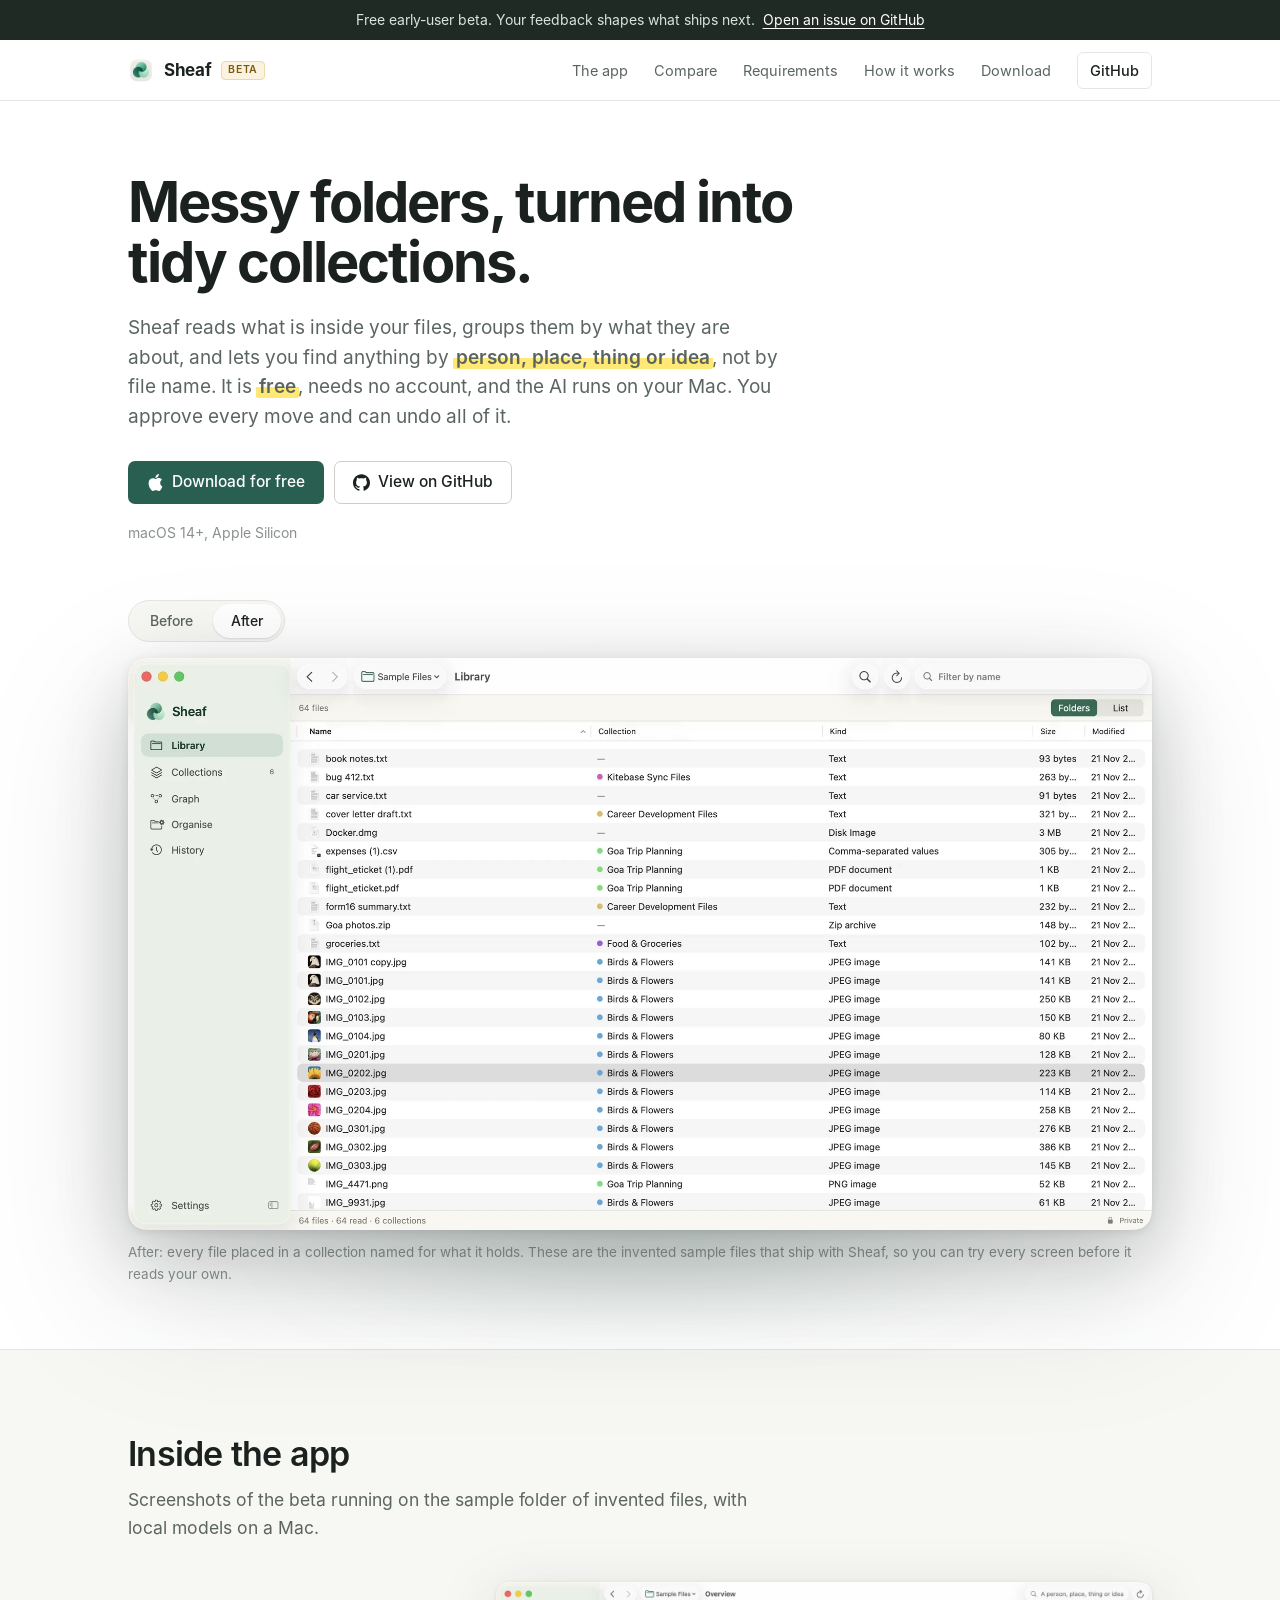
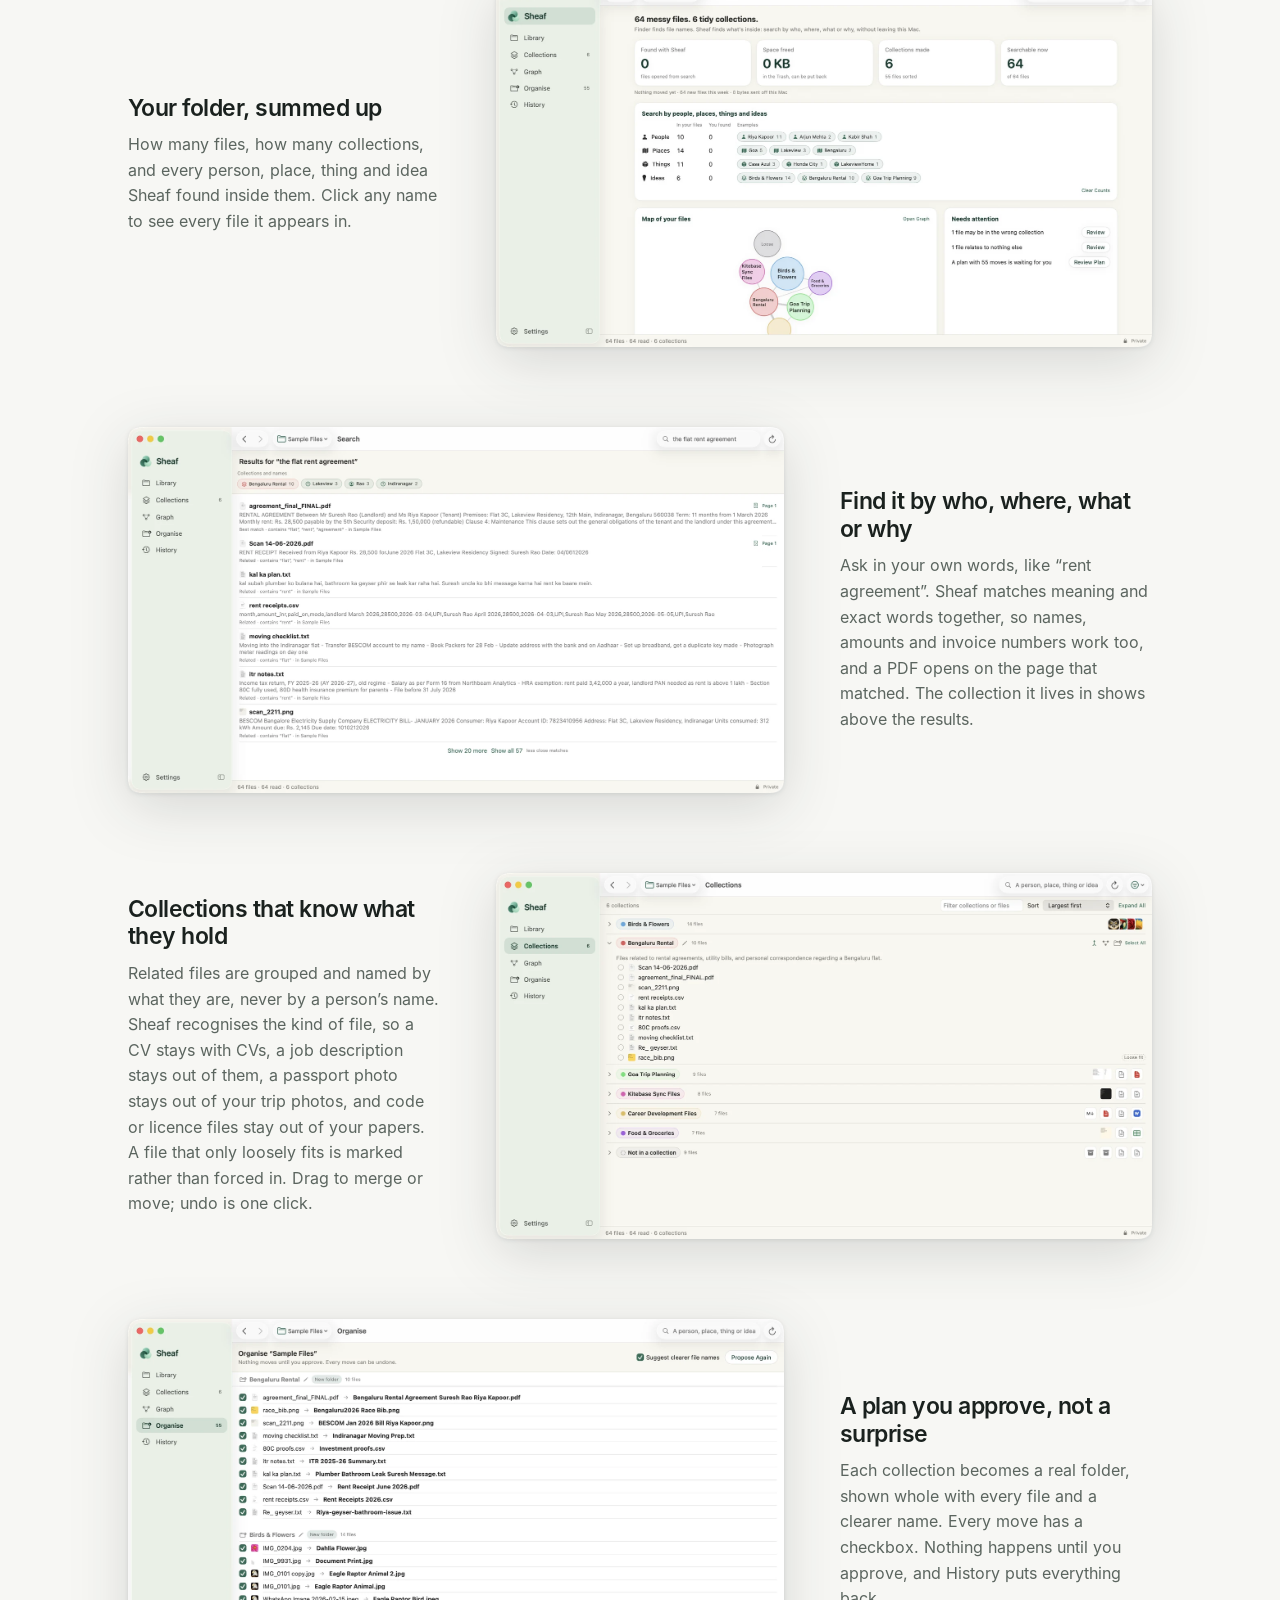
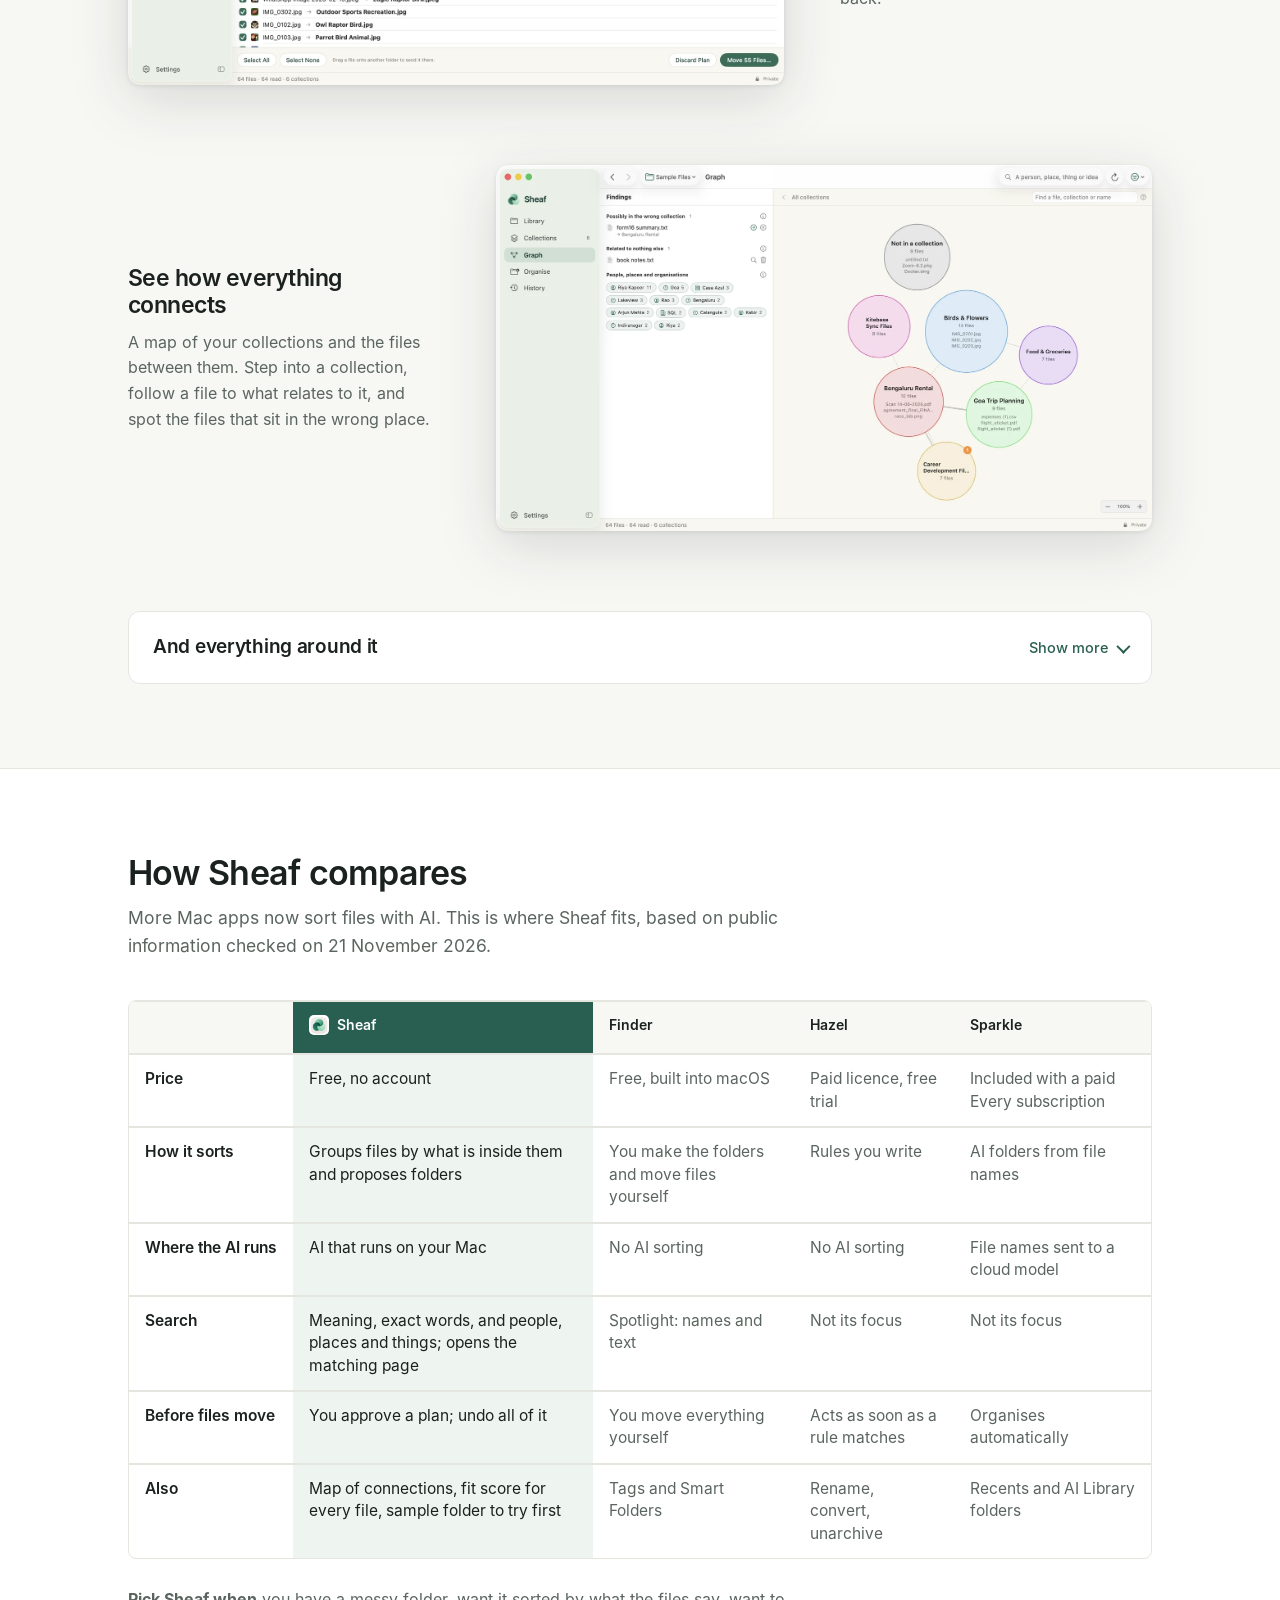
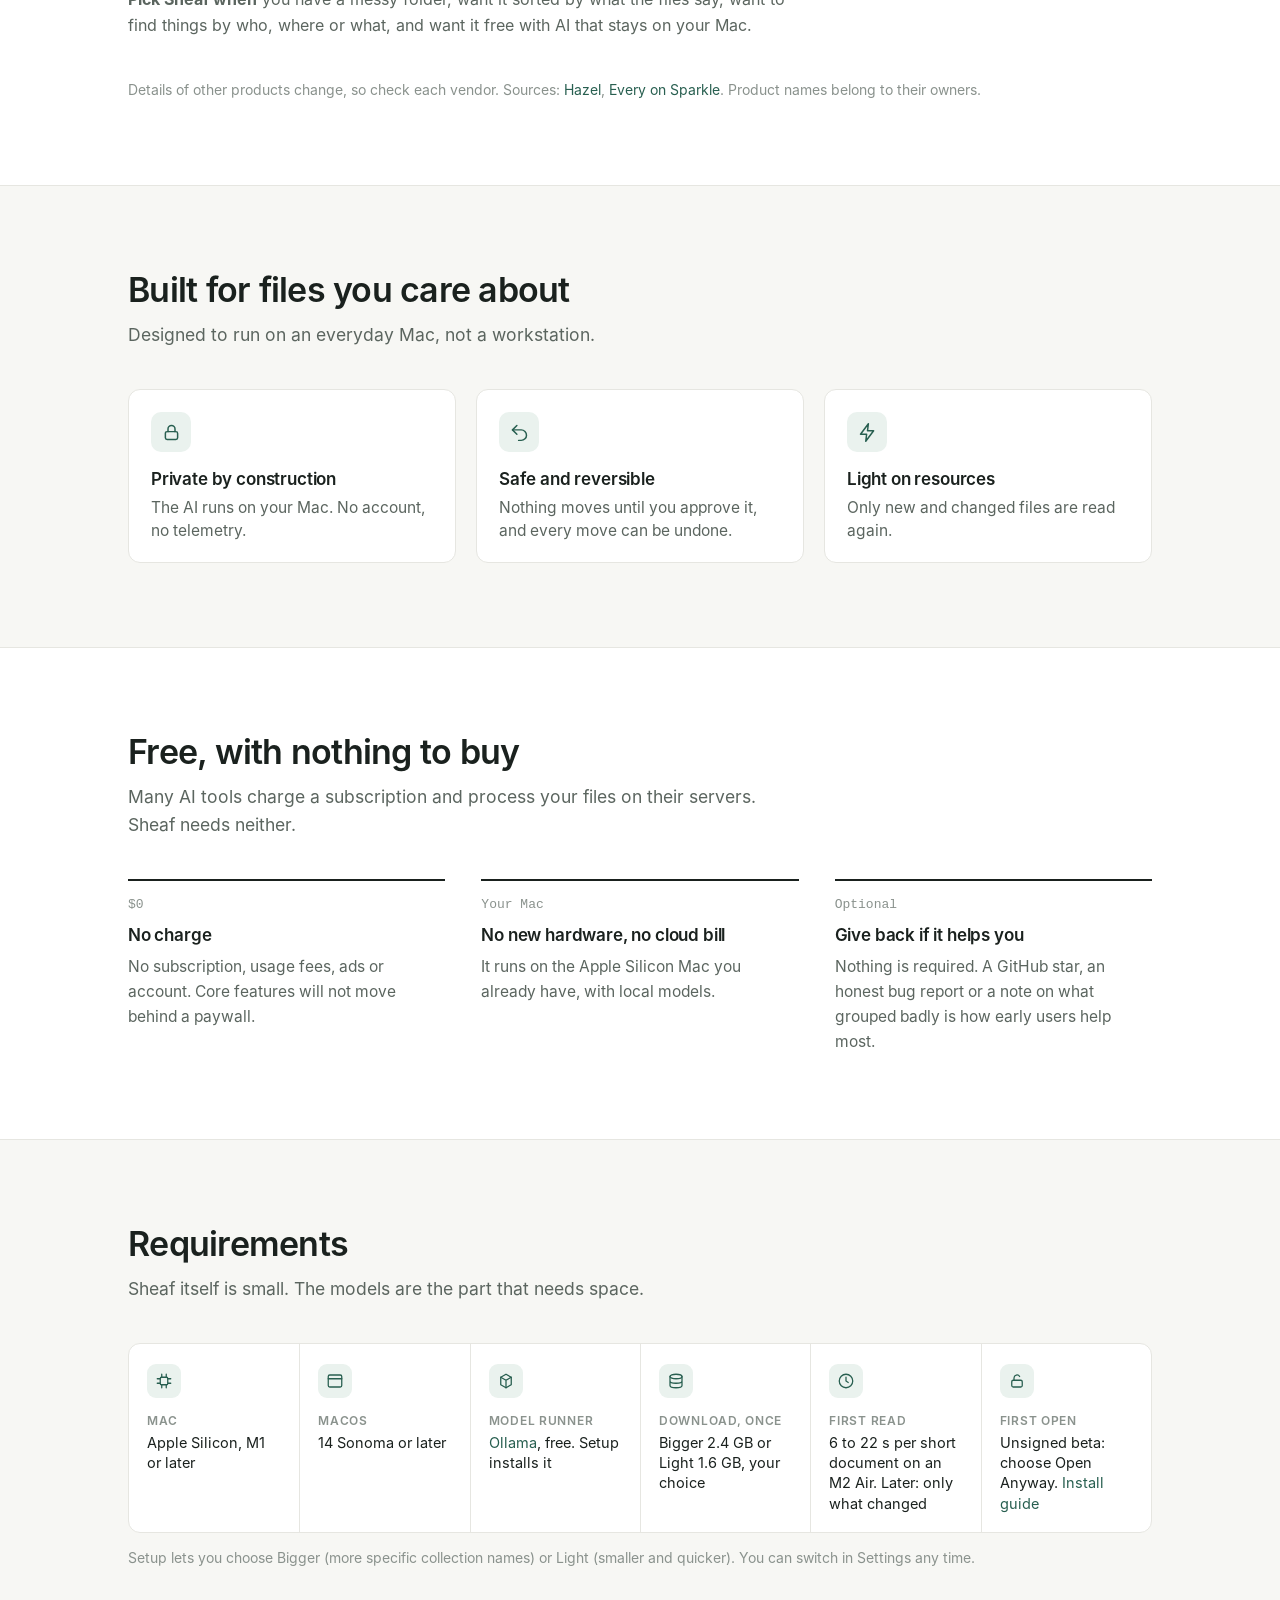
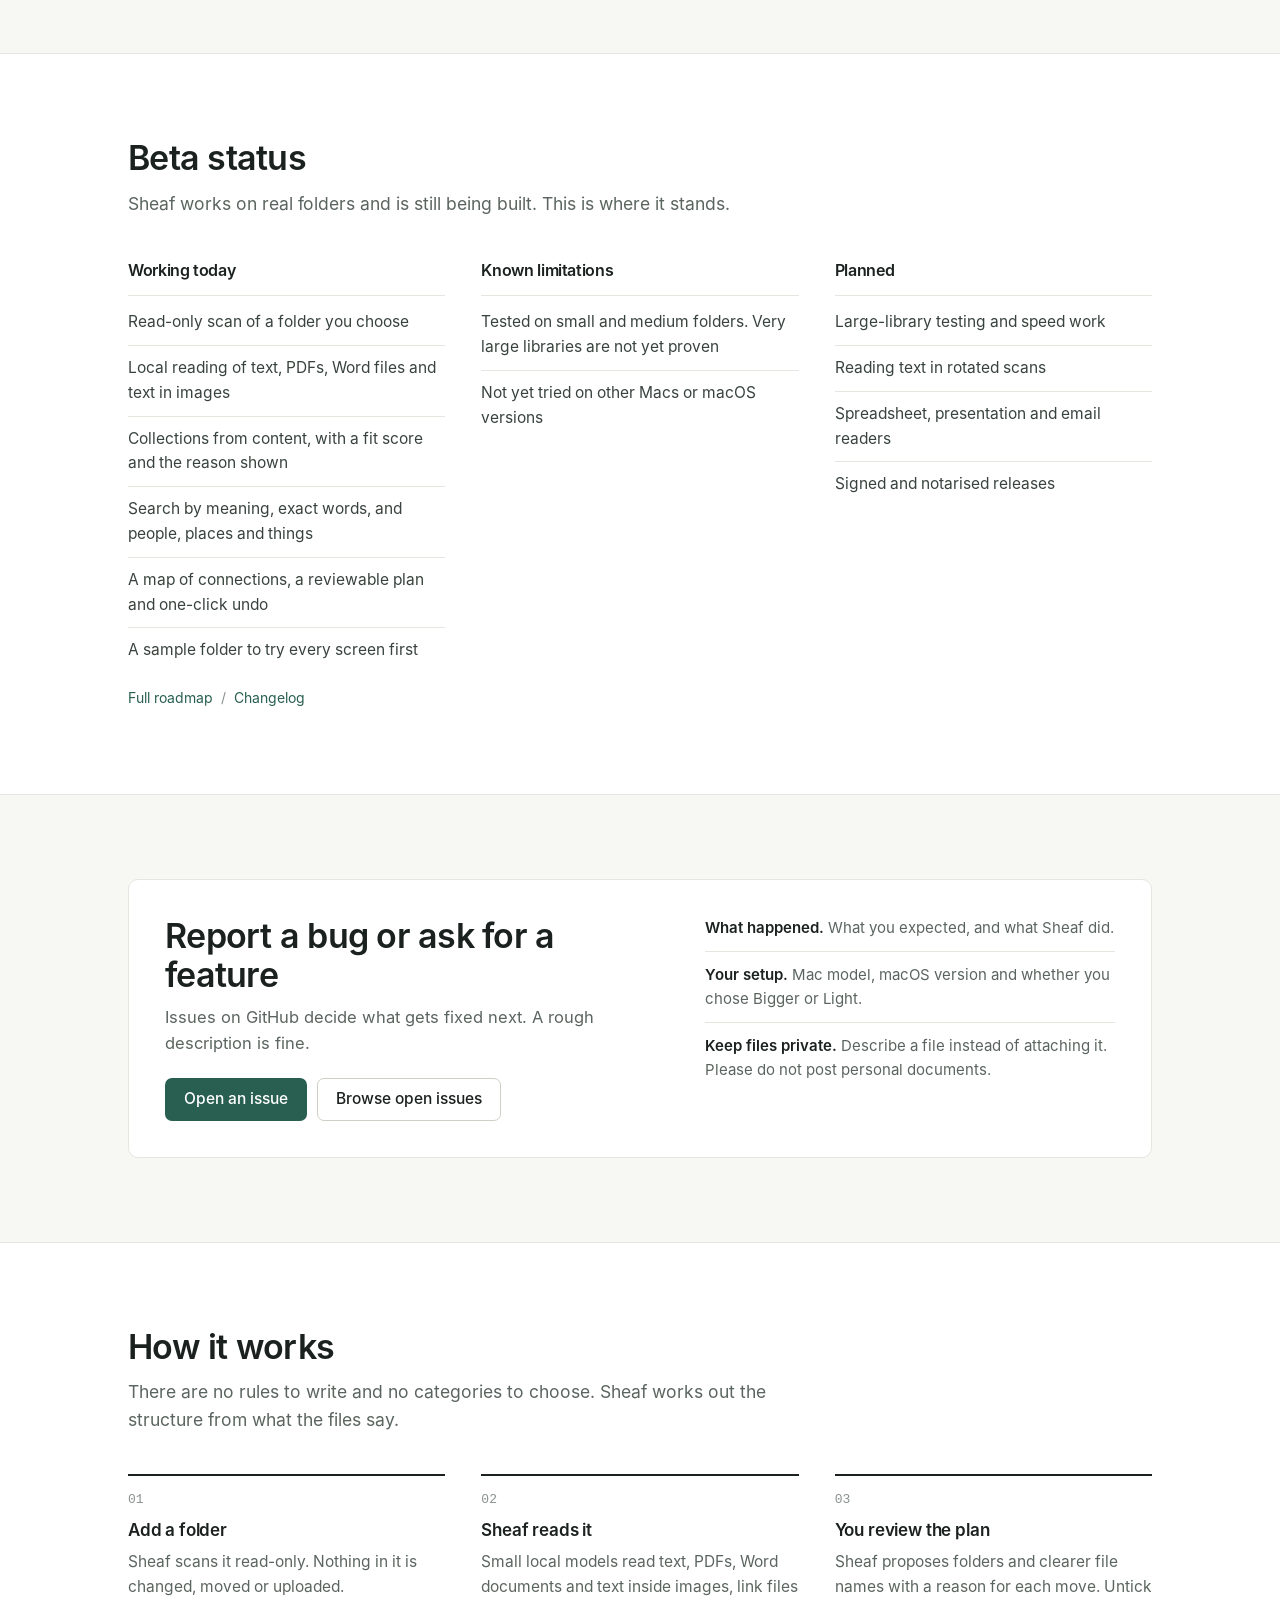
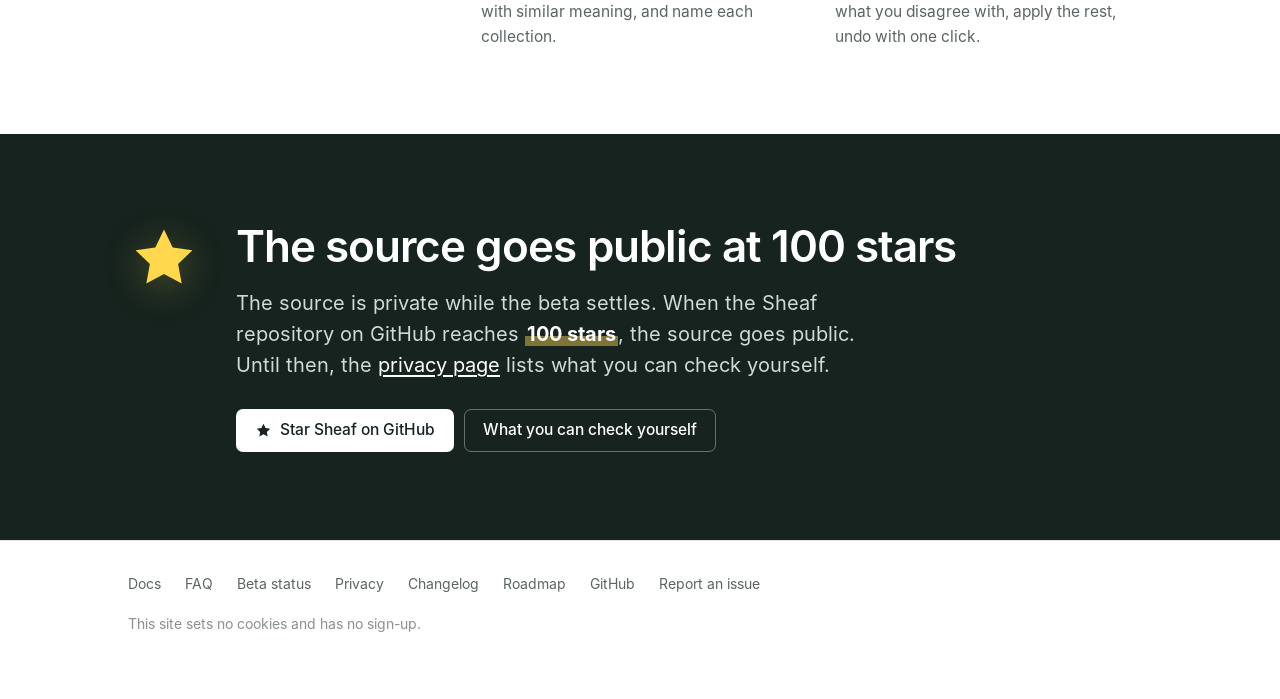
==== commit 9746aae2: "Update site and docs: new screenshots, page order, no model names" ====
--- a/site/index.html
+++ b/site/index.html
@@ -19,7 +19,7 @@
 <div class="betabar">Free early-user beta. Your feedback shapes what ships next. <a href="https://github.com/NegiAkash890/sheaf/issues/new/choose">Open an issue on GitHub</a></div>
 <header class="nav"><div class="wrap">
   <a class="brand" href="./"><img src="img/icon.png" alt="">Sheaf <span class="tag">Beta</span></a>
-  <a href="#how">How it works</a><a href="#tour">The app</a><a href="#compare">Compare</a><a href="#requirements">Requirements</a><a href="https://github.com/NegiAkash890/sheaf/releases/latest">Download</a>
+  <a href="#tour">The app</a><a href="#compare">Compare</a><a href="#requirements">Requirements</a><a href="#how">How it works</a><a href="https://github.com/NegiAkash890/sheaf/releases/latest">Download</a>
   <a class="keep" href="https://github.com/NegiAkash890/sheaf">GitHub</a>
 </div></header>
 
@@ -51,16 +51,7 @@
   })();
   </script>
 </div></section>
-<section id="how"><div class="wrap">
-  <h2>How it works</h2>
-  <p class="lead">There are no rules to write and no categories to choose. Sheaf works out the structure from what the files say.</p>
-  <div class="cols3">
-    <div><span class="n">01</span><b>Add a folder</b><p>Sheaf scans it read-only. Nothing in it is changed, moved or uploaded.</p></div>
-    <div><span class="n">02</span><b>Sheaf reads it</b><p>Small local models read text, PDFs, Word documents and text inside images, link files with similar meaning, and name each collection.</p></div>
-    <div><span class="n">03</span><b>You review the plan</b><p>Sheaf proposes folders and clearer file names with a reason for each move. Untick what you disagree with, apply the rest, undo with one click.</p></div>
-  </div>
-</div></section>
-<section id="tour" class="alt"><div class="wrap">
+<section class="alt" id="tour" ><div class="wrap">
   <h2>Inside the app</h2>
   <p class="lead">Screenshots of the beta running on the sample folder of invented files, with local models on a Mac.</p>
   <div class="row">
@@ -109,7 +100,7 @@
     <tbody>
     <tr><th>Price</th><td class="us">Free, no account</td><td>Free, built into macOS</td><td>Paid licence, free trial</td><td>Included with a paid Every subscription</td></tr>
     <tr><th>How it sorts</th><td class="us">Groups files by what is inside them and proposes folders</td><td>You make the folders and move files yourself</td><td>Rules you write</td><td>AI folders from file names</td></tr>
-    <tr><th>Where the AI runs</th><td class="us">Open models on your Mac, swappable</td><td>No AI sorting</td><td>No AI sorting</td><td>File names sent to a cloud model</td></tr>
+    <tr><th>Where the AI runs</th><td class="us">AI that runs on your Mac</td><td>No AI sorting</td><td>No AI sorting</td><td>File names sent to a cloud model</td></tr>
     <tr><th>Search</th><td class="us">Meaning, exact words, and people, places and things; opens the matching page</td><td>Spotlight: names and text</td><td>Not its focus</td><td>Not its focus</td></tr>
     <tr><th>Before files move</th><td class="us">You approve a plan; undo all of it</td><td>You move everything yourself</td><td>Acts as soon as a rule matches</td><td>Organises automatically</td></tr>
     <tr><th>Also</th><td class="us">Map of connections, fit score for every file, sample folder to try first</td><td>Tags and Smart Folders</td><td>Rename, convert, unarchive</td><td>Recents and AI Library folders</td></tr>
@@ -118,34 +109,7 @@
   <p class="lead" style="margin-top:28px;font-size:16px"><b>Pick Sheaf when</b> you have a messy folder, want it sorted by what the files say, want to find things by who, where or what, and want it free with AI that stays on your Mac.</p>
   <p class="note">Details of other products change, so check each vendor. Sources: <a href="https://www.noodlesoft.com/">Hazel</a>, <a href="https://every.to/p/introducing-sparkle">Every on Sparkle</a>. Product names belong to their owners.</p>
 </div></section>
-<section id="tested" class="alt"><div class="wrap">
-  <h2>Tested on real, messy folders</h2>
-  <p class="lead">Sheaf runs open-source AI models on your Mac. Before every release we run it on folders where we already know the right answer, so you are not the one who finds the mistakes.</p>
-  <div class="stats">
-    <div><strong>39 of 41</strong><p>everyday searches, like &ldquo;rent agreement&rdquo;, showed the right file first. All 41 had it in the top three.</p></div>
-    <div><strong>98%</strong><p>of the files Sheaf was sure about landed in the right collection. The ones it was unsure about are marked, not forced in.</p></div>
-    <div><strong>0.87</strong><p>out of 1 for how closely its collections matched a folder sorted by hand (64 tricky files). It was 0.65 before.</p></div>
-    <div><strong>0.1 s</strong><p>to search a library of 10,000 files, so it stays quick as your folders grow.</p></div>
-  </div>
-  <div class="cards3 tight">
-    <div><span class="ic"><svg viewBox="0 0 24 24" aria-hidden="true"><circle cx="11" cy="11" r="7"/><path d="m20 20-4-4"/></svg></span><b>Find by describing</b><p>You do not need to remember a file&rsquo;s name.</p></div>
-    <div><span class="ic"><svg viewBox="0 0 24 24" aria-hidden="true"><circle cx="12" cy="12" r="9"/><path d="m8 12 3 3 5-6"/></svg></span><b>Files stay with their kind</b><p>A CV stays with CVs, an ID with IDs.</p></div>
-    <div><span class="ic"><svg viewBox="0 0 24 24" aria-hidden="true"><path d="M13 2 4 14h7l-1 8 9-12h-7z"/></svg></span><b>Made for an everyday Mac</b><p>No workstation, no cloud, no waiting on a server.</p></div>
-  </div>
-  <details class="plain">
-    <summary>For the curious: the models and the full results</summary>
-    <div class="chips">
-      <p class="m">Search</p>
-      <span>EmbeddingGemma 2 (270M)</span>
-      <p class="m">Writing: choose in setup or in Settings</p>
-      <span>Bigger (Recommended): Granite 4.1 3B</span><span>Light (Quicker): Granite 3.3 2B</span>
-      <p class="m">Also benchmarked</p>
-      <span>embeddinggemma</span><span>nomic-embed-text</span><span>qwen3-embedding:0.6b</span><span>llama3.2:3b</span><span>phi4-mini</span><span>qwen3.5:4b</span>
-    </div>
-    <p class="note"><b>Tested so far</b> on Apple Silicon with macOS 26, on English-language sample folders. If you try it on another Mac, <a href="https://github.com/NegiAkash890/sheaf/issues/new/choose">tell us how it went</a>. Every number and caveat is on the <a href="benchmarks.html">benchmarks page</a>.</p>
-  </details>
-</div></section>
-<section id="features"><div class="wrap">
+<section class="alt" id="features"><div class="wrap">
   <h2>Built for files you care about</h2>
   <p class="lead">Designed to run on an everyday Mac, not a workstation.</p>
   <div class="cards3">
@@ -154,7 +118,7 @@
     <div><span class="ic"><svg viewBox="0 0 24 24" aria-hidden="true"><path d="M13 2 4 14h7l-1 8 9-12h-7z"/></svg></span><b>Light on resources</b><p>Only new and changed files are read again.</p></div>
   </div>
 </div></section>
-<section id="own" class="alt"><div class="wrap">
+<section id="own" ><div class="wrap">
   <h2>Free, with nothing to buy</h2>
   <p class="lead">Many AI tools charge a subscription and process your files on their servers. Sheaf needs neither.</p>
   <div class="cols3">
@@ -163,7 +127,7 @@
     <div><span class="n">Optional</span><b>Give back if it helps you</b><p>Nothing is required. A GitHub star, an honest bug report or a note on what grouped badly is how early users help most.</p></div>
   </div>
 </div></section>
-<section id="requirements"><div class="wrap">
+<section class="alt" id="requirements"><div class="wrap">
   <h2>Requirements</h2>
   <p class="lead">Sheaf itself is small. The models are the part that needs space.</p>
   <div class="reqrow">
@@ -174,9 +138,9 @@
     <div><span class="ic"><svg viewBox="0 0 24 24" aria-hidden="true"><circle cx="12" cy="12" r="9"/><path d="M12 7v5l3 2"/></svg></span><span class="k">First read</span><span class="v">6 to 22 s per short document on an M2 Air. Later: only what changed</span></div>
     <div><span class="ic"><svg viewBox="0 0 24 24" aria-hidden="true"><rect x="5" y="11" width="14" height="9" rx="2"/><path d="M8 11V8a4 4 0 0 1 7.5-2"/></svg></span><span class="k">First open</span><span class="v">Unsigned beta: choose Open Anyway. <a href="docs.html">Install guide</a></span></div>
   </div>
-  <p class="note">Search model: EmbeddingGemma 2, 303 MB. Writing model: Granite 4.1 3B (Bigger, 2.1 GB) or Granite 3.3 2B (Light, 1.25 GB), both Apache 2.0. Other Ollama models also work. You can switch in Settings any time.</p>
-</div></section>
-<section id="beta" class="alt"><div class="wrap">
+  <p class="note">Setup lets you choose Bigger (more specific collection names) or Light (smaller and quicker). You can switch in Settings any time.</p>
+</div></section>
+<section id="beta" ><div class="wrap">
   <h2>Beta status</h2>
   <p class="lead">Sheaf works on real folders and is still being built. This is where it stands.</p>
   <div class="status">
@@ -201,7 +165,7 @@
   </div>
   <p class="note"><a href="roadmap.html">Full roadmap</a> &nbsp;/&nbsp; <a href="changelog.html">Changelog</a></p>
 </div></section>
-<section id="feedback"><div class="wrap">
+<section class="alt" id="feedback"><div class="wrap">
   <div class="feedback">
     <div>
       <h2>Report a bug or ask for a feature</h2>
@@ -213,9 +177,18 @@
     </div>
     <ul>
       <li><b>What happened.</b> What you expected, and what Sheaf did.</li>
-      <li><b>Your setup.</b> Mac model, macOS version and the models you pulled in Ollama.</li>
+      <li><b>Your setup.</b> Mac model, macOS version and whether you chose Bigger or Light.</li>
       <li><b>Keep files private.</b> Describe a file instead of attaching it. Please do not post personal documents.</li>
     </ul>
+  </div>
+</div></section>
+<section id="how"><div class="wrap">
+  <h2>How it works</h2>
+  <p class="lead">There are no rules to write and no categories to choose. Sheaf works out the structure from what the files say.</p>
+  <div class="cols3">
+    <div><span class="n">01</span><b>Add a folder</b><p>Sheaf scans it read-only. Nothing in it is changed, moved or uploaded.</p></div>
+    <div><span class="n">02</span><b>Sheaf reads it</b><p>Small local models read text, PDFs, Word documents and text inside images, link files with similar meaning, and name each collection.</p></div>
+    <div><span class="n">03</span><b>You review the plan</b><p>Sheaf proposes folders and clearer file names with a reason for each move. Untick what you disagree with, apply the rest, undo with one click.</p></div>
   </div>
 </div></section>
 <section id="source" class="srcband"><div class="wrap">
@@ -233,7 +206,7 @@
 </div></section>
 
 <footer><div class="wrap">
-  <a href="docs.html">Docs</a><a href="faq.html">FAQ</a><a href="benchmarks.html">Benchmarks</a><a href="#beta">Beta status</a><a href="privacy.html">Privacy</a><a href="changelog.html">Changelog</a><a href="roadmap.html">Roadmap</a><a href="https://github.com/NegiAkash890/sheaf">GitHub</a><a href="https://github.com/NegiAkash890/sheaf/issues">Report an issue</a>
+  <a href="docs.html">Docs</a><a href="faq.html">FAQ</a><a href="#beta">Beta status</a><a href="privacy.html">Privacy</a><a href="changelog.html">Changelog</a><a href="roadmap.html">Roadmap</a><a href="https://github.com/NegiAkash890/sheaf">GitHub</a><a href="https://github.com/NegiAkash890/sheaf/issues">Report an issue</a>
   <p>This site sets no cookies and has no sign-up.</p>
 </div></footer>
 </body>
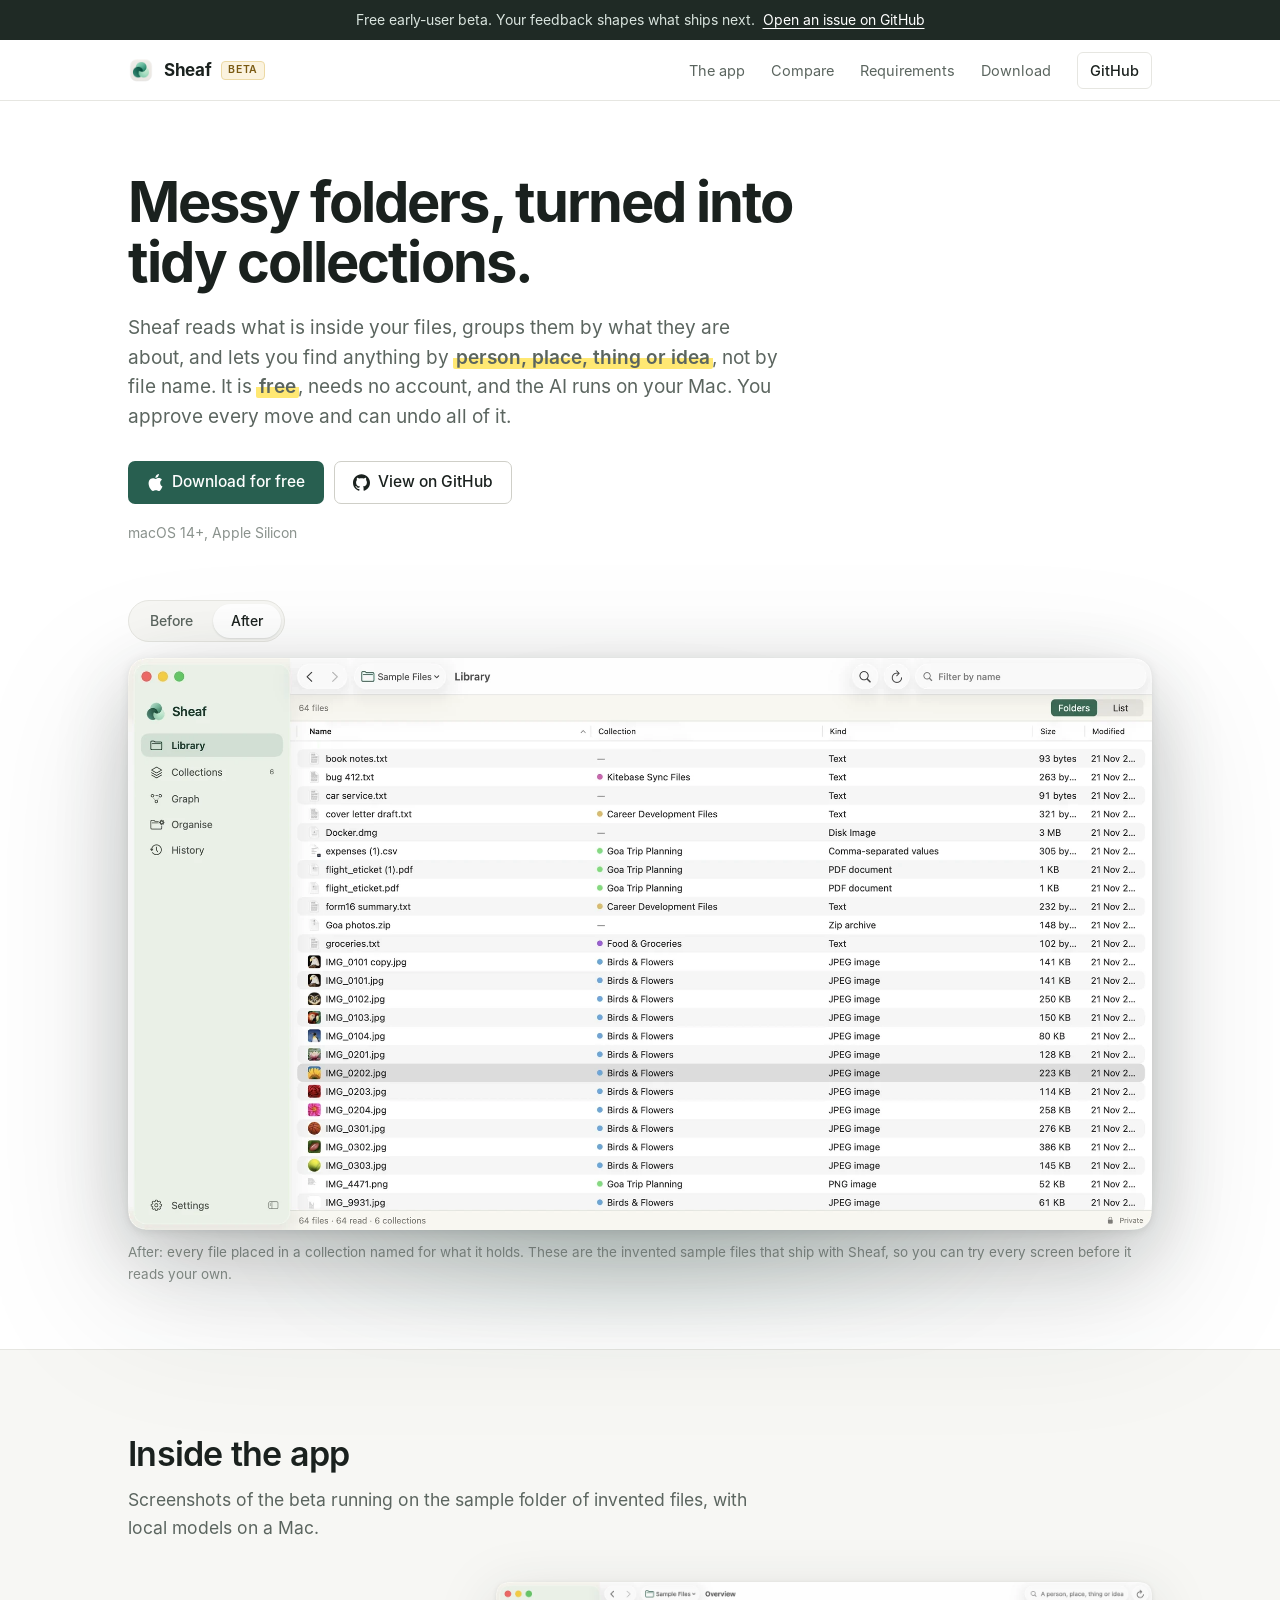
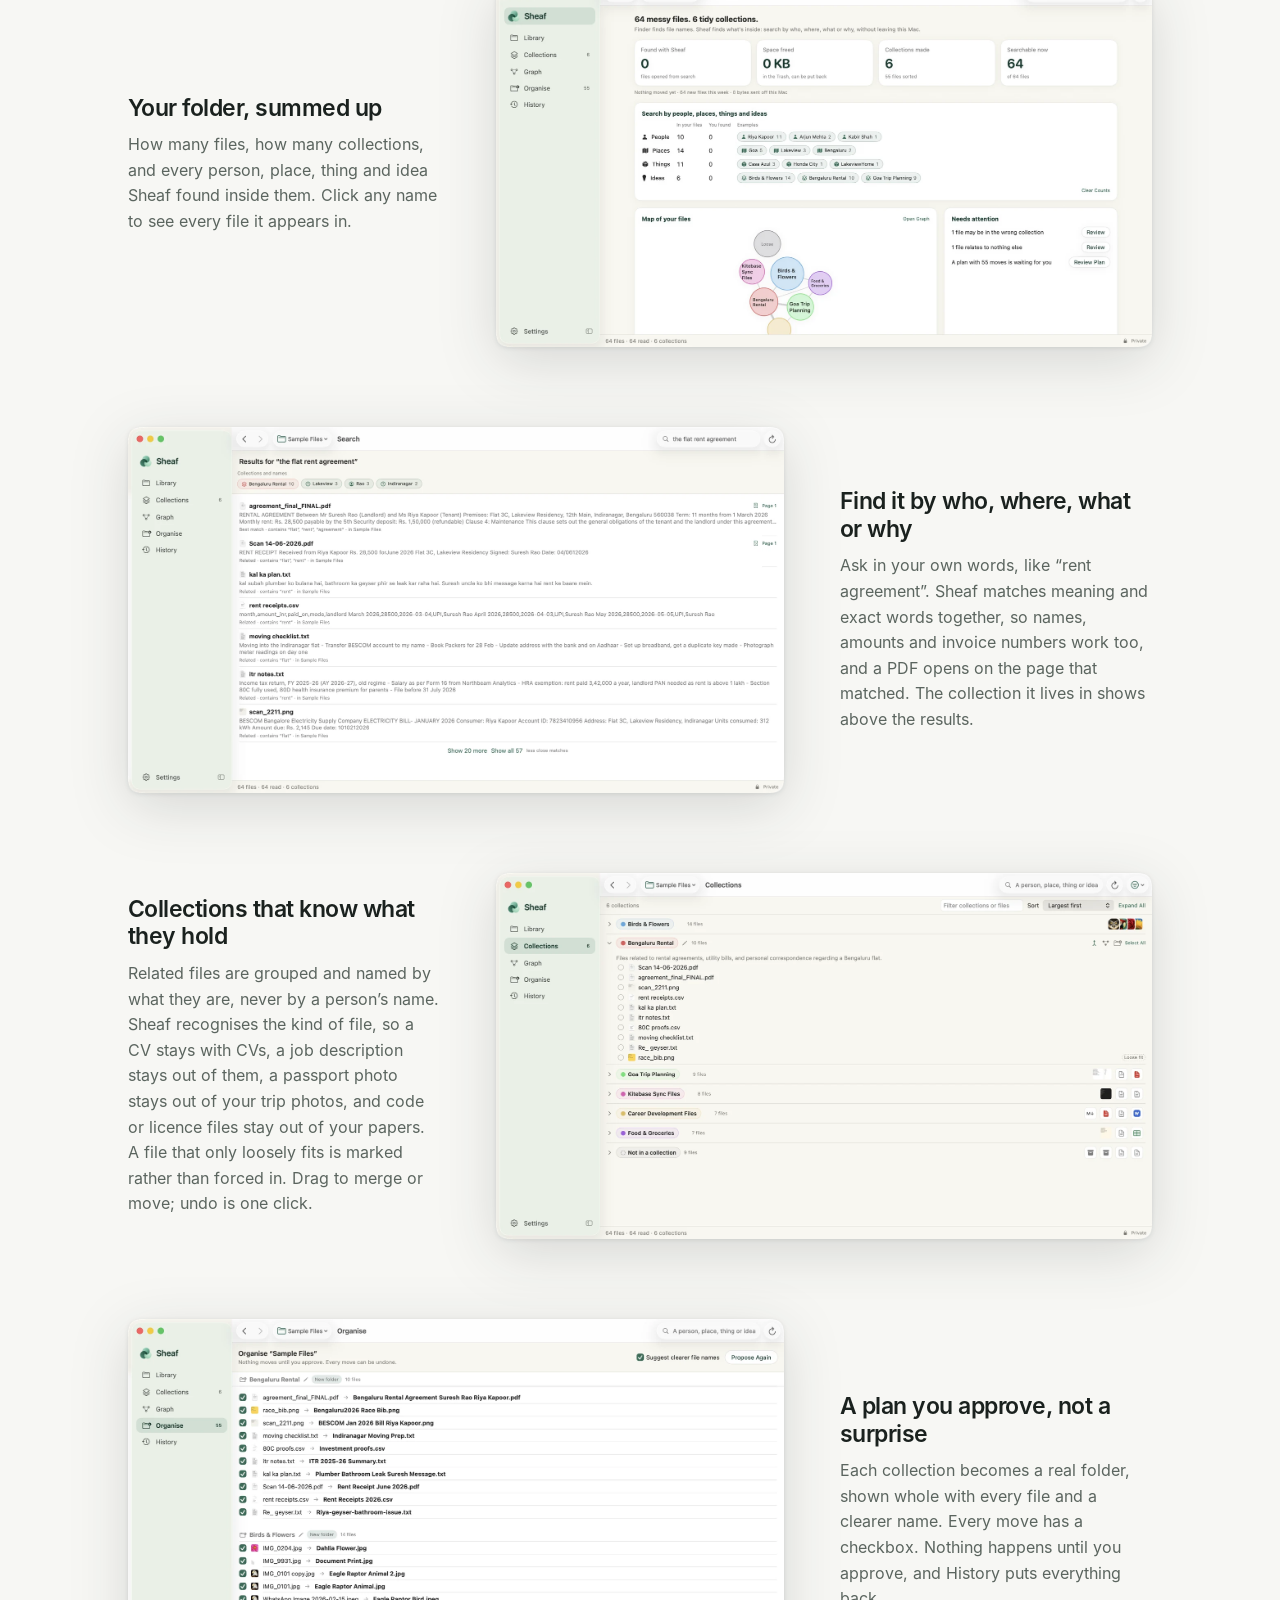
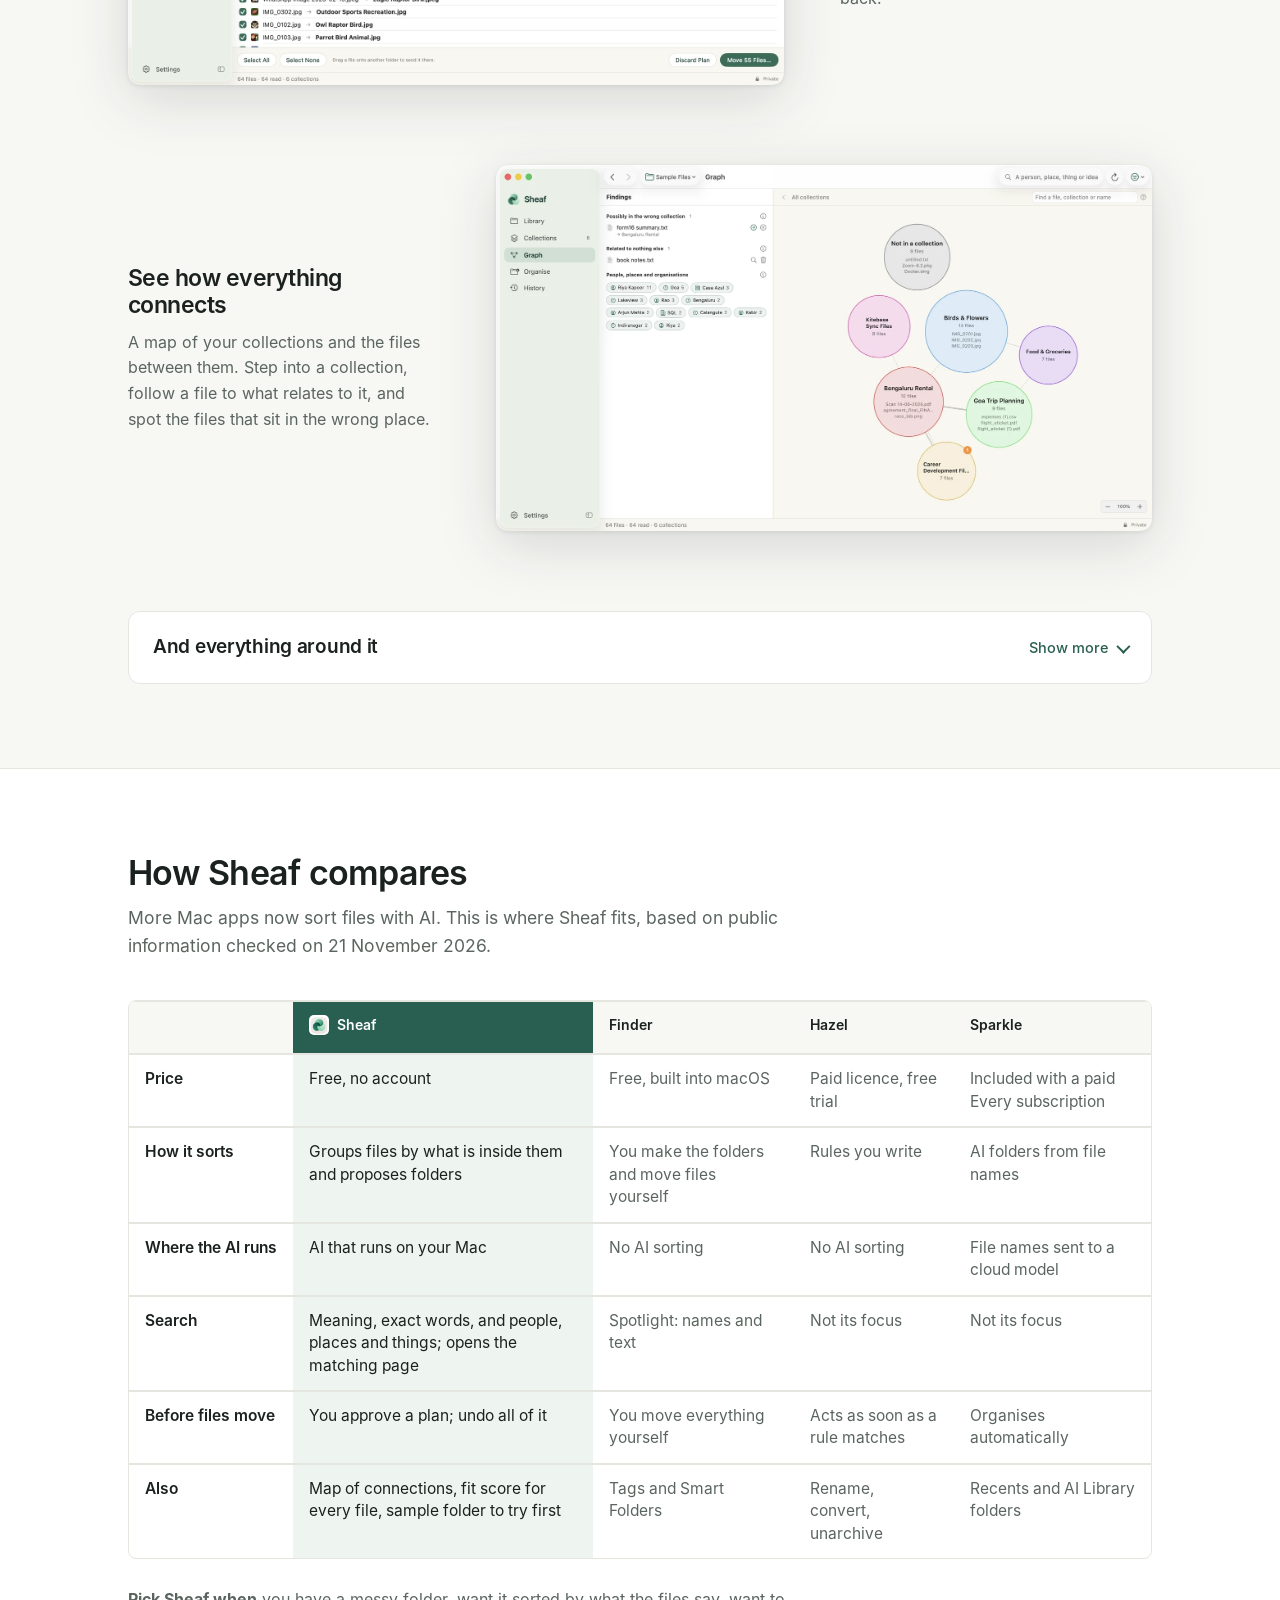
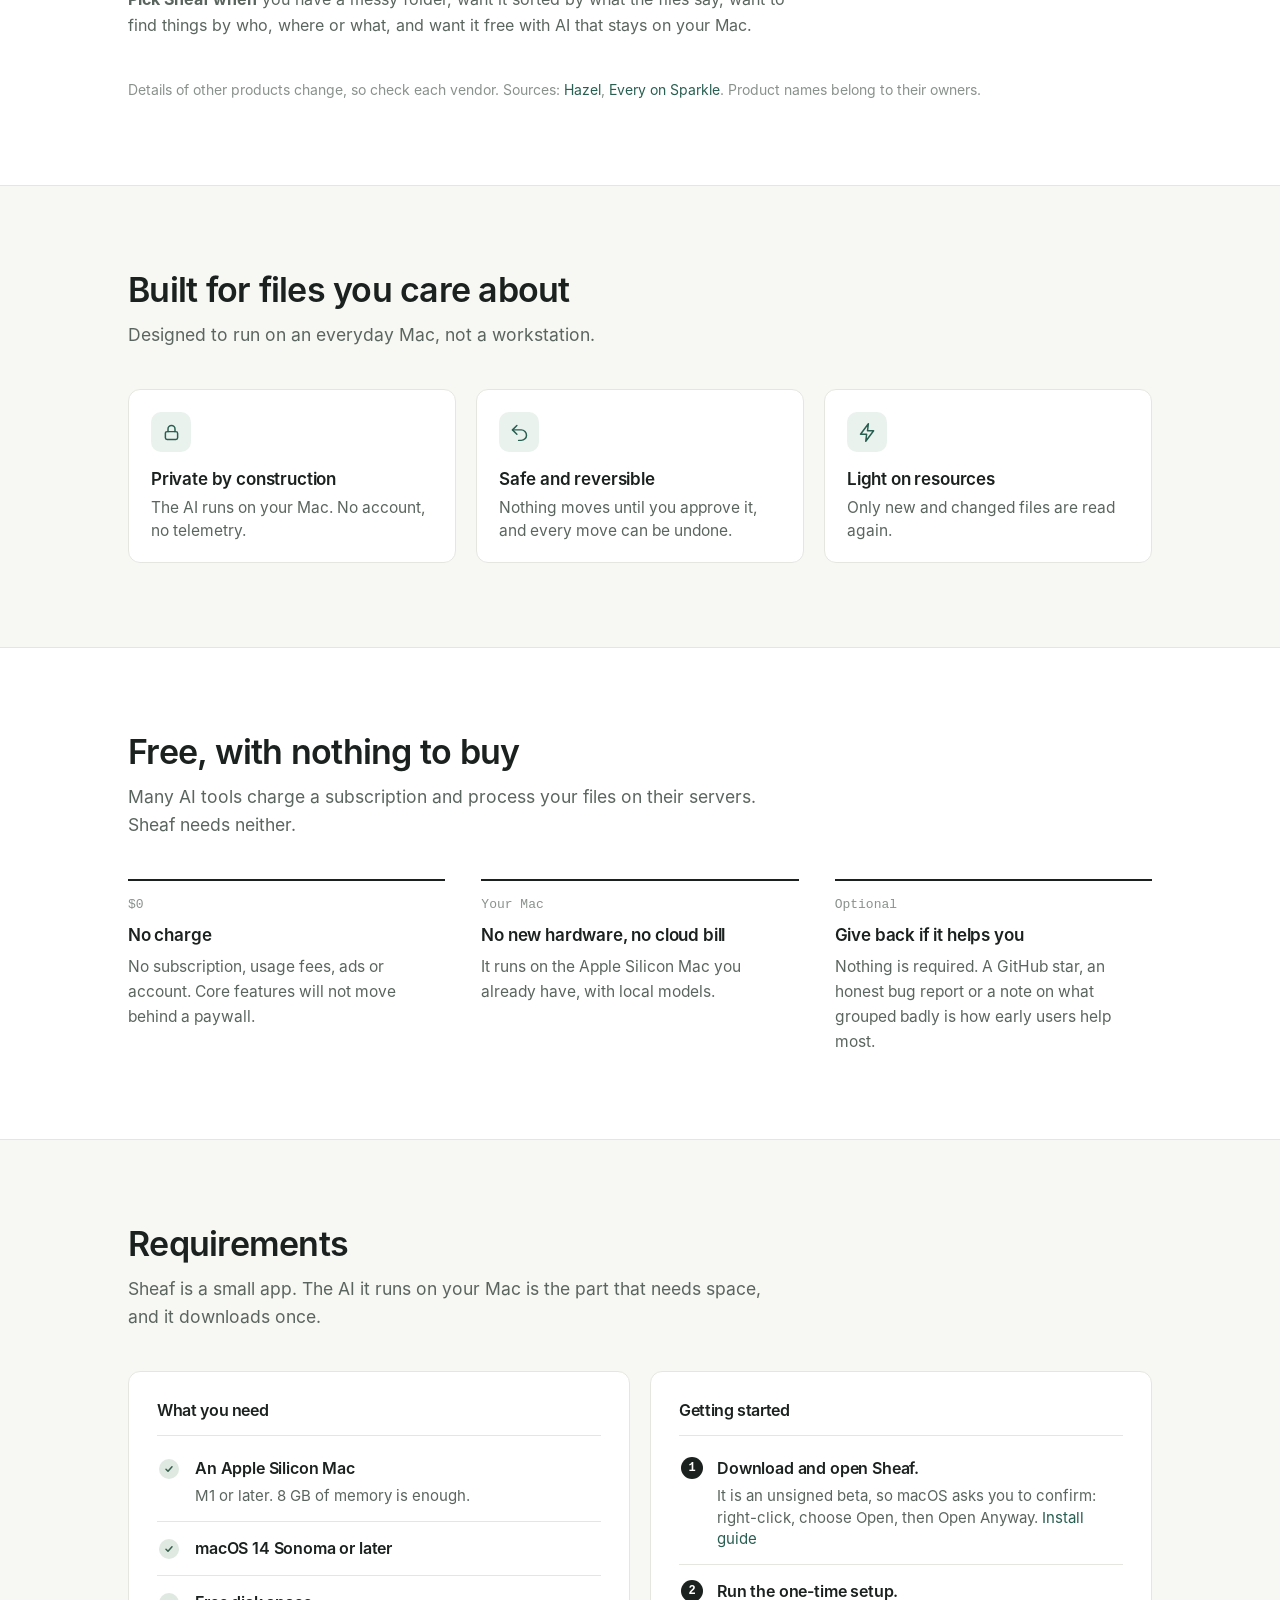
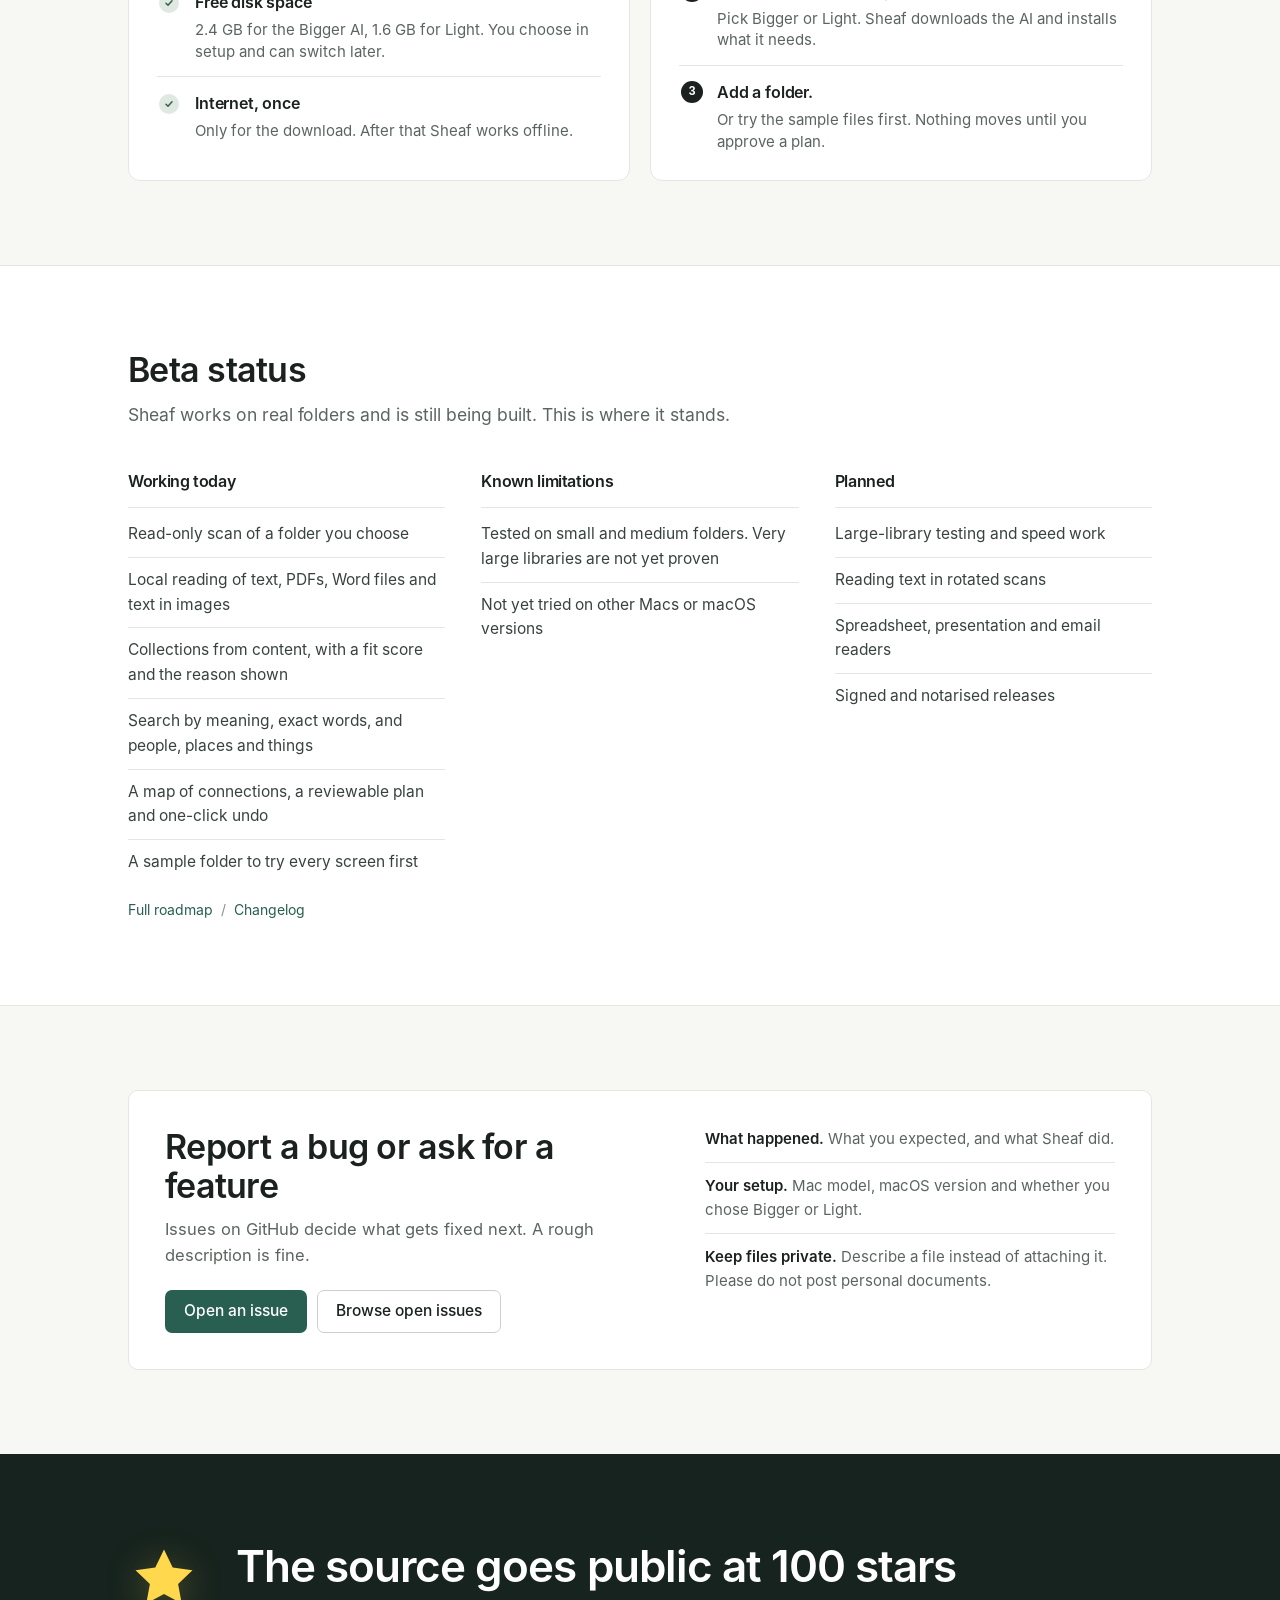
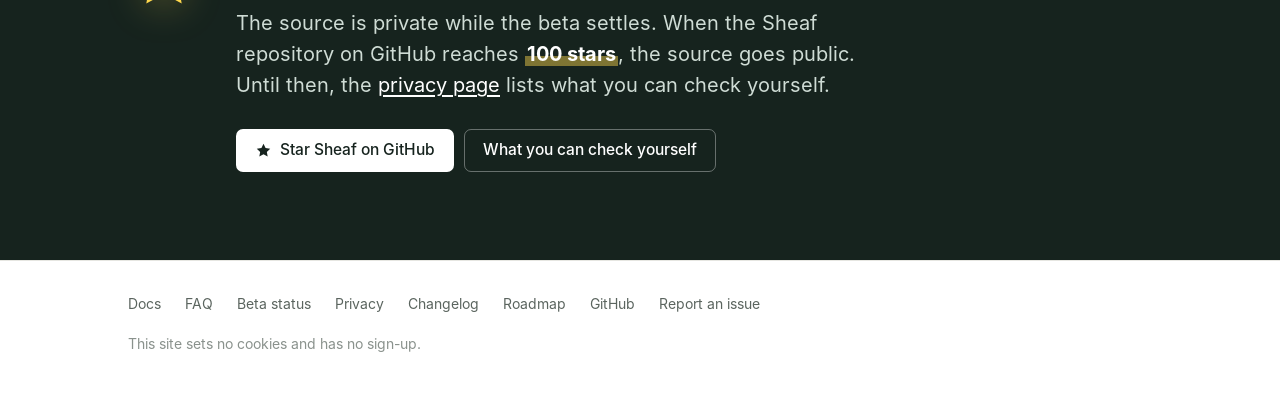
==== commit 7bd12312: "Update site and docs: new screenshots, page order, no model names" ====
--- a/site/index.html
+++ b/site/index.html
@@ -19,7 +19,7 @@
 <div class="betabar">Free early-user beta. Your feedback shapes what ships next. <a href="https://github.com/NegiAkash890/sheaf/issues/new/choose">Open an issue on GitHub</a></div>
 <header class="nav"><div class="wrap">
   <a class="brand" href="./"><img src="img/icon.png" alt="">Sheaf <span class="tag">Beta</span></a>
-  <a href="#tour">The app</a><a href="#compare">Compare</a><a href="#requirements">Requirements</a><a href="#how">How it works</a><a href="https://github.com/NegiAkash890/sheaf/releases/latest">Download</a>
+  <a href="#tour">The app</a><a href="#compare">Compare</a><a href="#requirements">Requirements</a><a href="https://github.com/NegiAkash890/sheaf/releases/latest">Download</a>
   <a class="keep" href="https://github.com/NegiAkash890/sheaf">GitHub</a>
 </div></header>
 
@@ -129,16 +129,26 @@
 </div></section>
 <section class="alt" id="requirements"><div class="wrap">
   <h2>Requirements</h2>
-  <p class="lead">Sheaf itself is small. The models are the part that needs space.</p>
-  <div class="reqrow">
-    <div><span class="ic"><svg viewBox="0 0 24 24" aria-hidden="true"><rect x="7" y="7" width="10" height="10" rx="1.5"/><path d="M9 3v4M15 3v4M9 17v4M15 17v4M3 9h4M3 15h4M17 9h4M17 15h4"/></svg></span><span class="k">Mac</span><span class="v">Apple Silicon, M1 or later</span></div>
-    <div><span class="ic"><svg viewBox="0 0 24 24" aria-hidden="true"><rect x="3" y="4" width="18" height="16" rx="2"/><path d="M3 9h18"/></svg></span><span class="k">macOS</span><span class="v">14 Sonoma or later</span></div>
-    <div><span class="ic"><svg viewBox="0 0 24 24" aria-hidden="true"><path d="M5 17V7l7-4 7 4v10l-7 4z"/><path d="M5 7l7 4 7-4M12 11v10"/></svg></span><span class="k">Model runner</span><span class="v"><a href="https://ollama.com">Ollama</a>, free. Setup installs it</span></div>
-    <div><span class="ic"><svg viewBox="0 0 24 24" aria-hidden="true"><ellipse cx="12" cy="6" rx="8" ry="3"/><path d="M4 6v6c0 1.7 3.6 3 8 3s8-1.3 8-3V6M4 12v6c0 1.7 3.6 3 8 3s8-1.3 8-3v-6"/></svg></span><span class="k">Download, once</span><span class="v">Bigger 2.4 GB or Light 1.6 GB, your choice</span></div>
-    <div><span class="ic"><svg viewBox="0 0 24 24" aria-hidden="true"><circle cx="12" cy="12" r="9"/><path d="M12 7v5l3 2"/></svg></span><span class="k">First read</span><span class="v">6 to 22 s per short document on an M2 Air. Later: only what changed</span></div>
-    <div><span class="ic"><svg viewBox="0 0 24 24" aria-hidden="true"><rect x="5" y="11" width="14" height="9" rx="2"/><path d="M8 11V8a4 4 0 0 1 7.5-2"/></svg></span><span class="k">First open</span><span class="v">Unsigned beta: choose Open Anyway. <a href="docs.html">Install guide</a></span></div>
-  </div>
-  <p class="note">Setup lets you choose Bigger (more specific collection names) or Light (smaller and quicker). You can switch in Settings any time.</p>
+  <p class="lead">Sheaf is a small app. The AI it runs on your Mac is the part that needs space, and it downloads once.</p>
+  <div class="reqsplit">
+    <div>
+      <h3>What you need</h3>
+      <ul class="checks">
+        <li><b>An Apple Silicon Mac</b><span>M1 or later. 8 GB of memory is enough.</span></li>
+        <li><b>macOS 14 Sonoma or later</b></li>
+        <li><b>Free disk space</b><span>2.4 GB for the Bigger AI, 1.6 GB for Light. You choose in setup and can switch later.</span></li>
+        <li><b>Internet, once</b><span>Only for the download. After that Sheaf works offline.</span></li>
+      </ul>
+    </div>
+    <div>
+      <h3>Getting started</h3>
+      <ol class="steps">
+        <li><b>Download and open Sheaf.</b><span>It is an unsigned beta, so macOS asks you to confirm: right-click, choose Open, then Open Anyway. <a href="docs.html">Install guide</a></span></li>
+        <li><b>Run the one-time setup.</b><span>Pick Bigger or Light. Sheaf downloads the AI and installs what it needs.</span></li>
+        <li><b>Add a folder.</b><span>Or try the sample files first. Nothing moves until you approve a plan.</span></li>
+      </ol>
+    </div>
+  </div>
 </div></section>
 <section id="beta" ><div class="wrap">
   <h2>Beta status</h2>
@@ -182,15 +192,6 @@
     </ul>
   </div>
 </div></section>
-<section id="how"><div class="wrap">
-  <h2>How it works</h2>
-  <p class="lead">There are no rules to write and no categories to choose. Sheaf works out the structure from what the files say.</p>
-  <div class="cols3">
-    <div><span class="n">01</span><b>Add a folder</b><p>Sheaf scans it read-only. Nothing in it is changed, moved or uploaded.</p></div>
-    <div><span class="n">02</span><b>Sheaf reads it</b><p>Small local models read text, PDFs, Word documents and text inside images, link files with similar meaning, and name each collection.</p></div>
-    <div><span class="n">03</span><b>You review the plan</b><p>Sheaf proposes folders and clearer file names with a reason for each move. Untick what you disagree with, apply the rest, undo with one click.</p></div>
-  </div>
-</div></section>
 <section id="source" class="srcband"><div class="wrap">
   <div class="srcbox">
     <span class="bigstar"><svg viewBox="0 0 24 24" aria-hidden="true"><path d="m12 2.5 2.9 6 6.6.9-4.8 4.6 1.2 6.5L12 17.3l-5.9 3.2 1.2-6.5L2.5 9.4l6.6-.9z"/></svg></span>
--- a/site/style.css
+++ b/site/style.css
@@ -221,3 +221,17 @@
 /* app windows keep their own rounded corners (transparent PNG/WebP), so the shadow follows the window shape */
 .shot.win{border-radius:0;background:none;box-shadow:none;filter:drop-shadow(0 1px 2px rgba(20,30,25,.10)) drop-shadow(0 14px 28px rgba(20,30,25,.14))}
 .hero .shot.win{box-shadow:none;filter:drop-shadow(0 2px 4px rgba(20,30,25,.10)) drop-shadow(0 24px 40px rgba(20,30,25,.20)) drop-shadow(0 50px 70px rgba(20,30,25,.14))}
+
+/* requirements: what you need + getting started */
+.reqsplit { display:grid; grid-template-columns:1fr 1fr; gap:20px; }
+.reqsplit > div { background:#fff; border:1px solid var(--line); border-radius:12px; padding:26px 28px 14px; }
+.reqsplit h3 { font-size:16px; margin:0 0 6px; padding-bottom:12px; border-bottom:1px solid var(--line); }
+.reqsplit ul, .reqsplit ol { list-style:none; margin:0; padding:0; counter-reset:st; }
+.reqsplit li { position:relative; padding:14px 0 14px 38px; border-bottom:1px solid var(--line); display:flex; flex-direction:column; gap:3px; }
+.reqsplit li:last-child { border-bottom:0; }
+.reqsplit li b { font-size:16px; font-weight:600; letter-spacing:-.01em; }
+.reqsplit li span { font-size:15px; color:var(--muted); line-height:1.45; }
+.reqsplit .checks li::before { content:""; position:absolute; left:2px; top:17px; width:20px; height:20px; border-radius:50%; background:var(--sage, #dfe9e1) url("data:image/svg+xml,%3Csvg xmlns='http://www.w3.org/2000/svg' viewBox='0 0 24 24' fill='none' stroke='%23365f4c' stroke-width='3' stroke-linecap='round' stroke-linejoin='round'%3E%3Cpath d='M6 12.5l4 4 8-9'/%3E%3C/svg%3E") center/12px no-repeat; }
+.reqsplit .steps li { counter-increment:st; }
+.reqsplit .steps li::before { content:counter(st); position:absolute; left:2px; top:15px; width:22px; height:22px; border-radius:50%; background:var(--text); color:#fff; font:600 12px/22px var(--mono); text-align:center; }
+@media (max-width:860px) { .reqsplit { grid-template-columns:1fr; } }
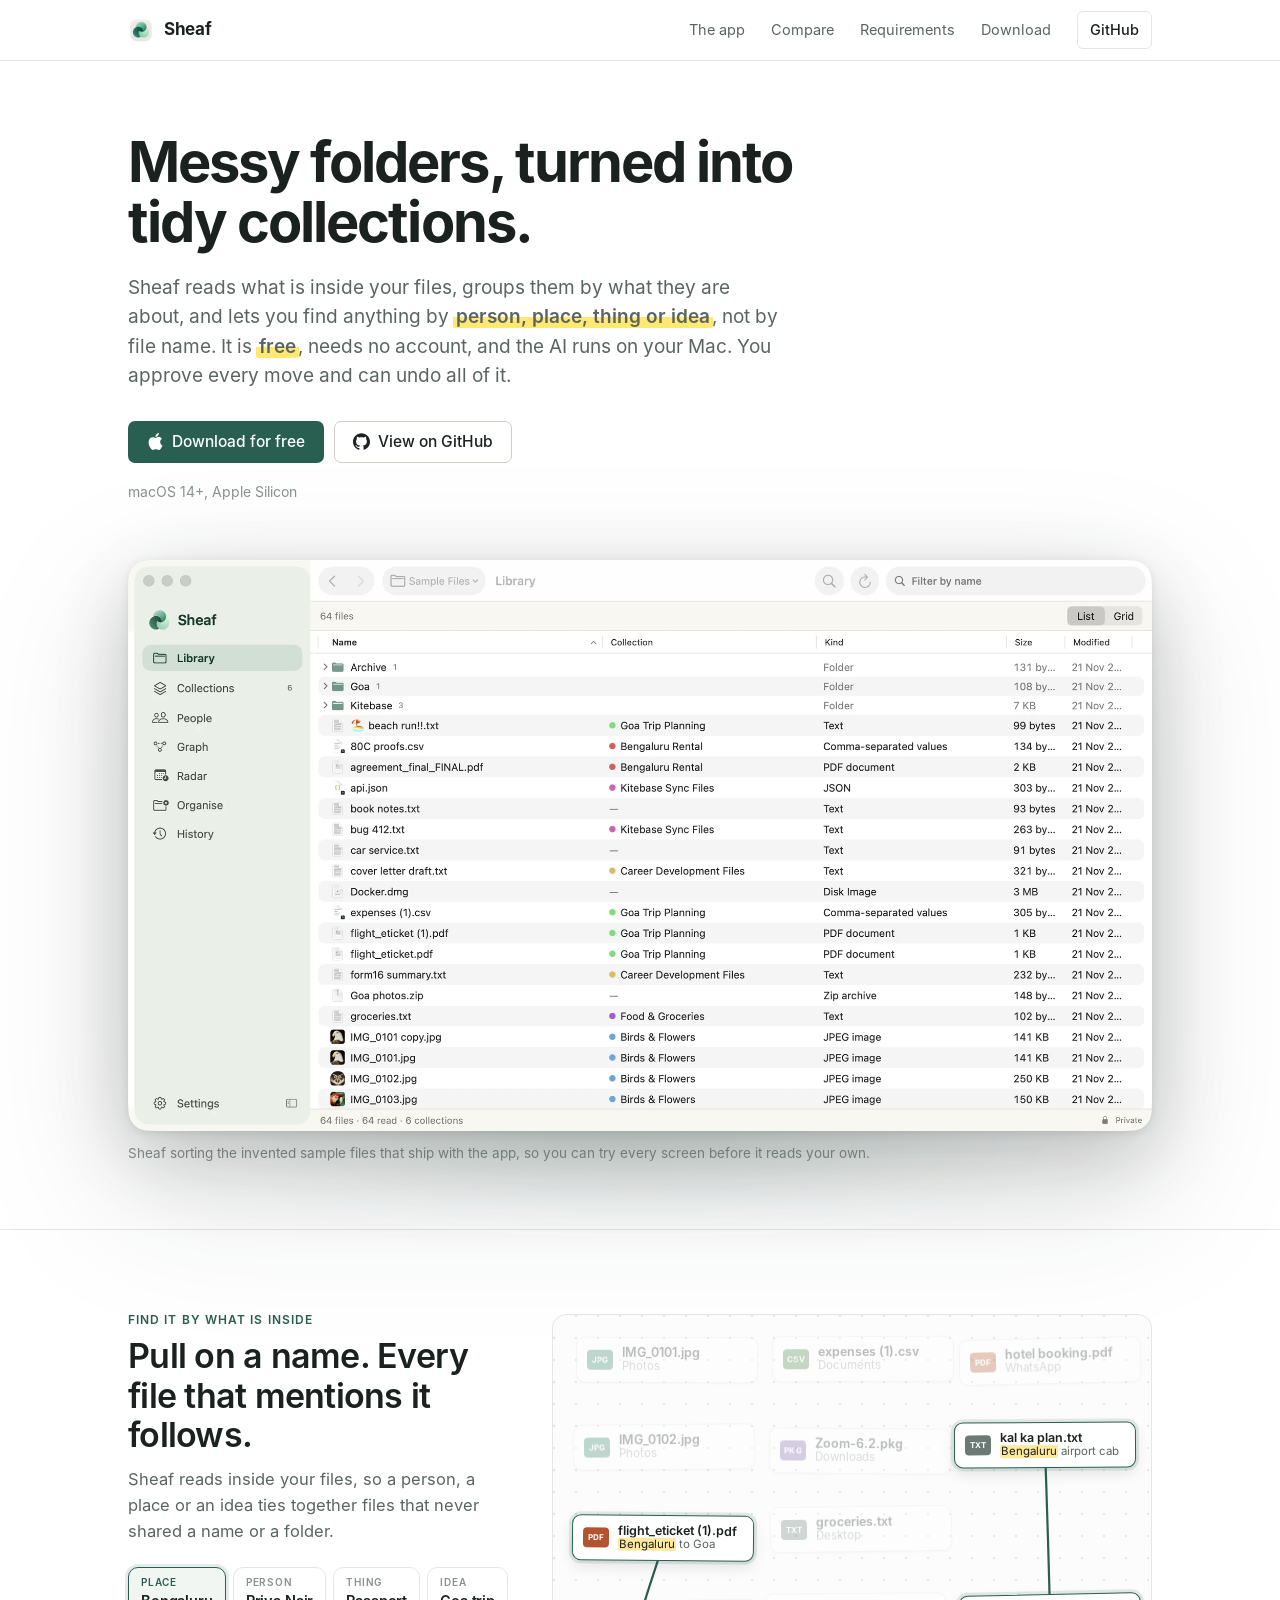
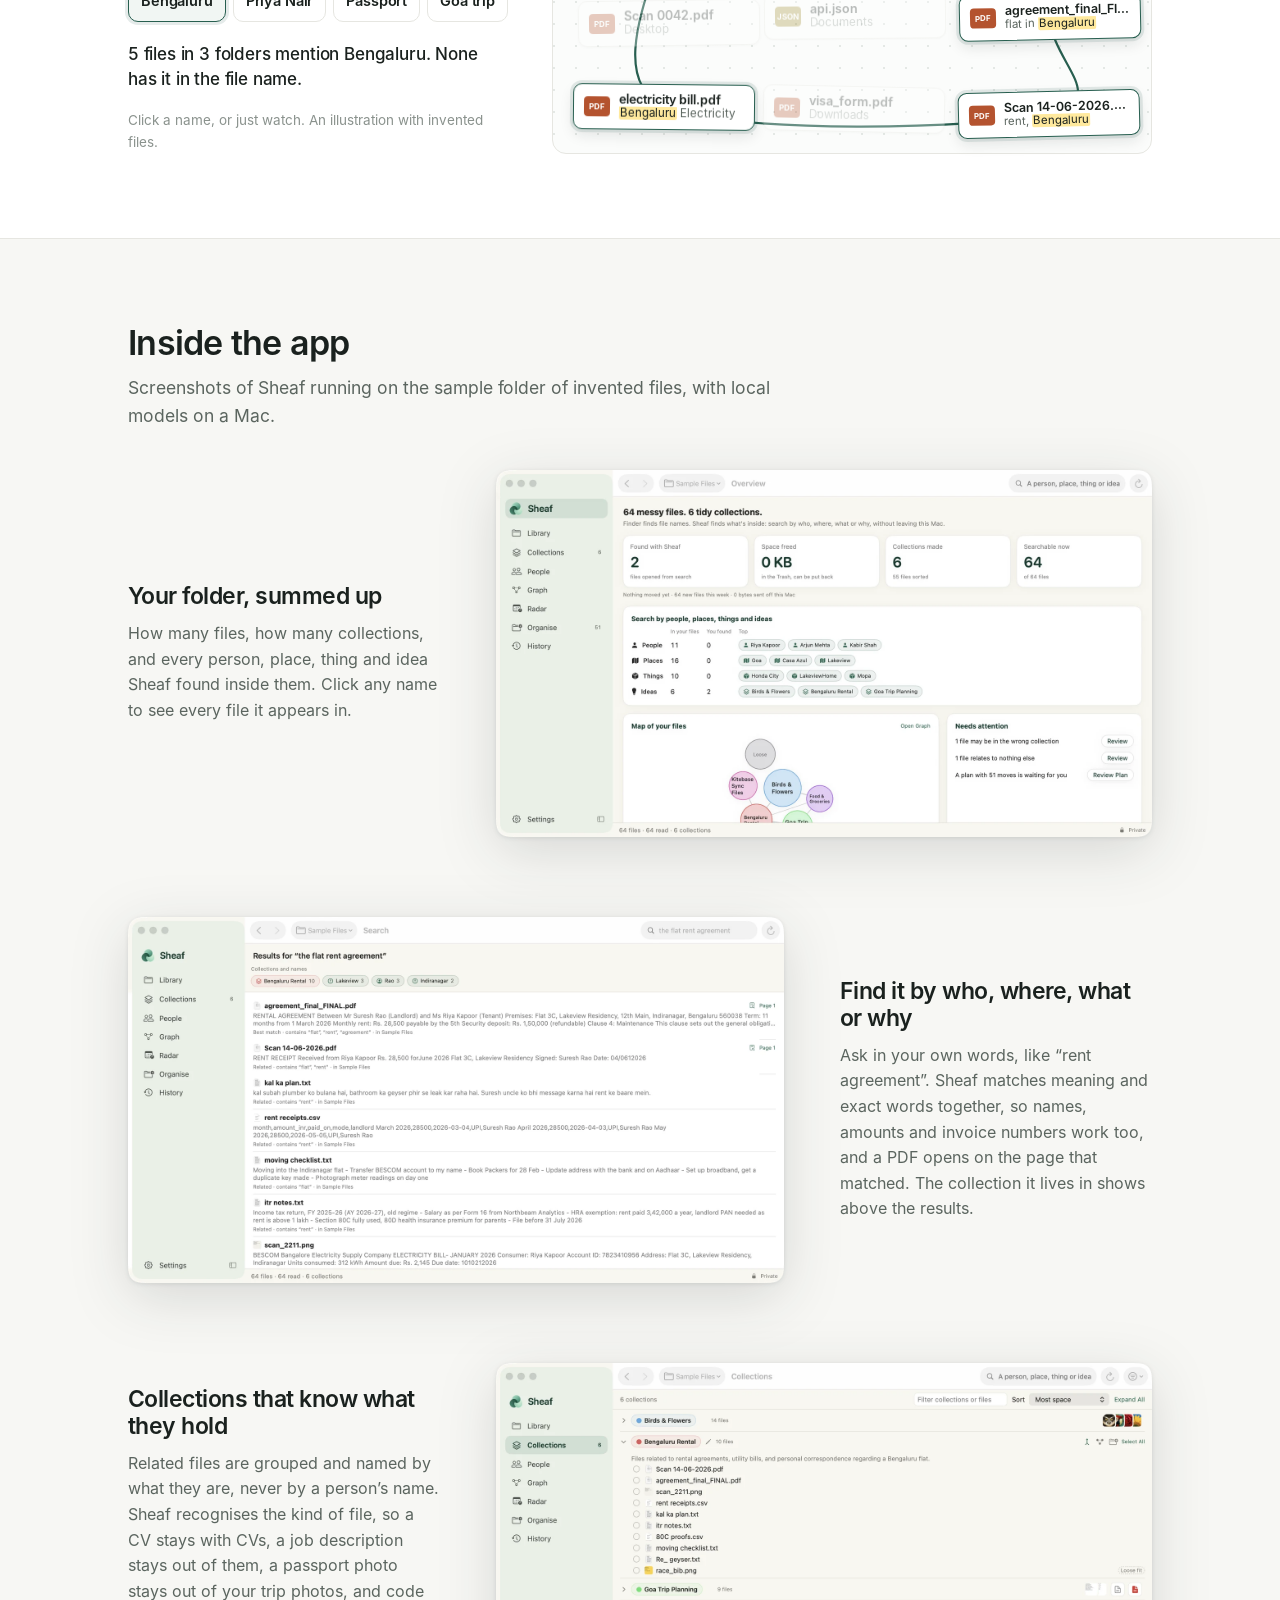
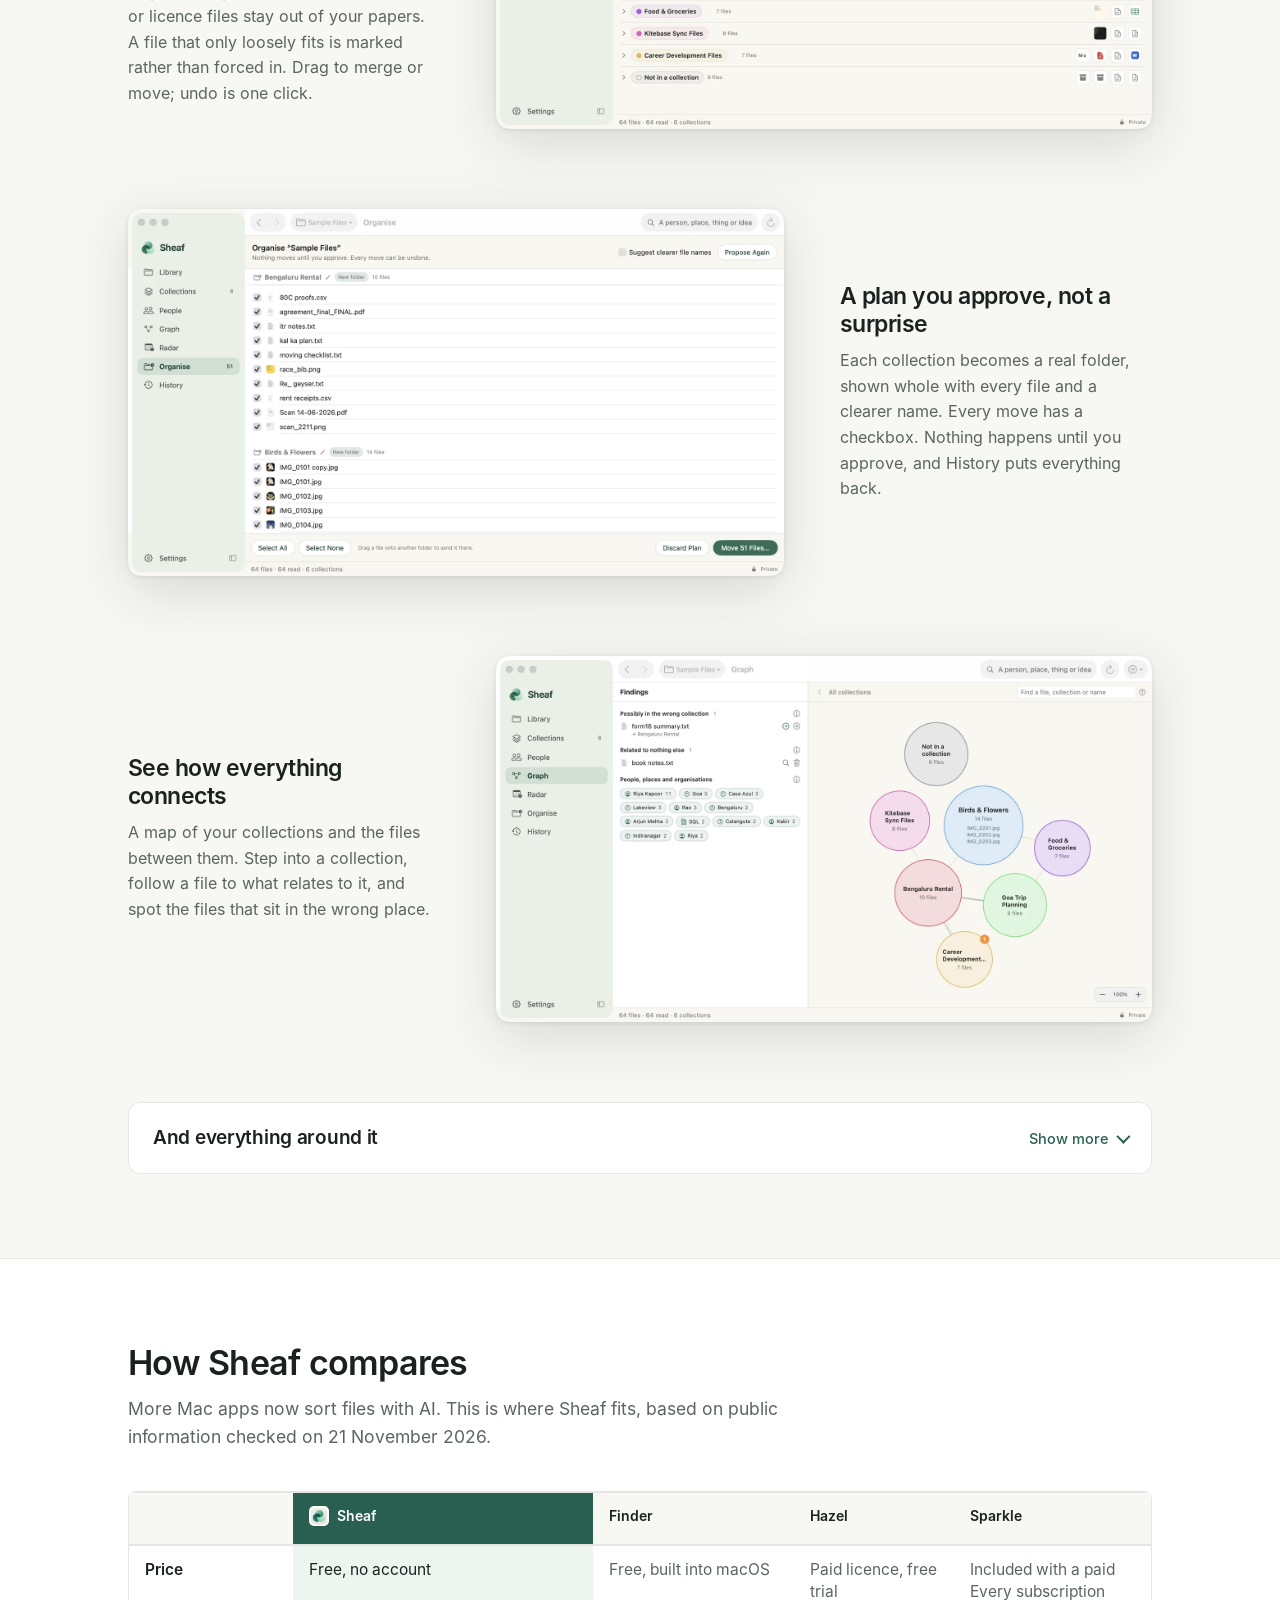
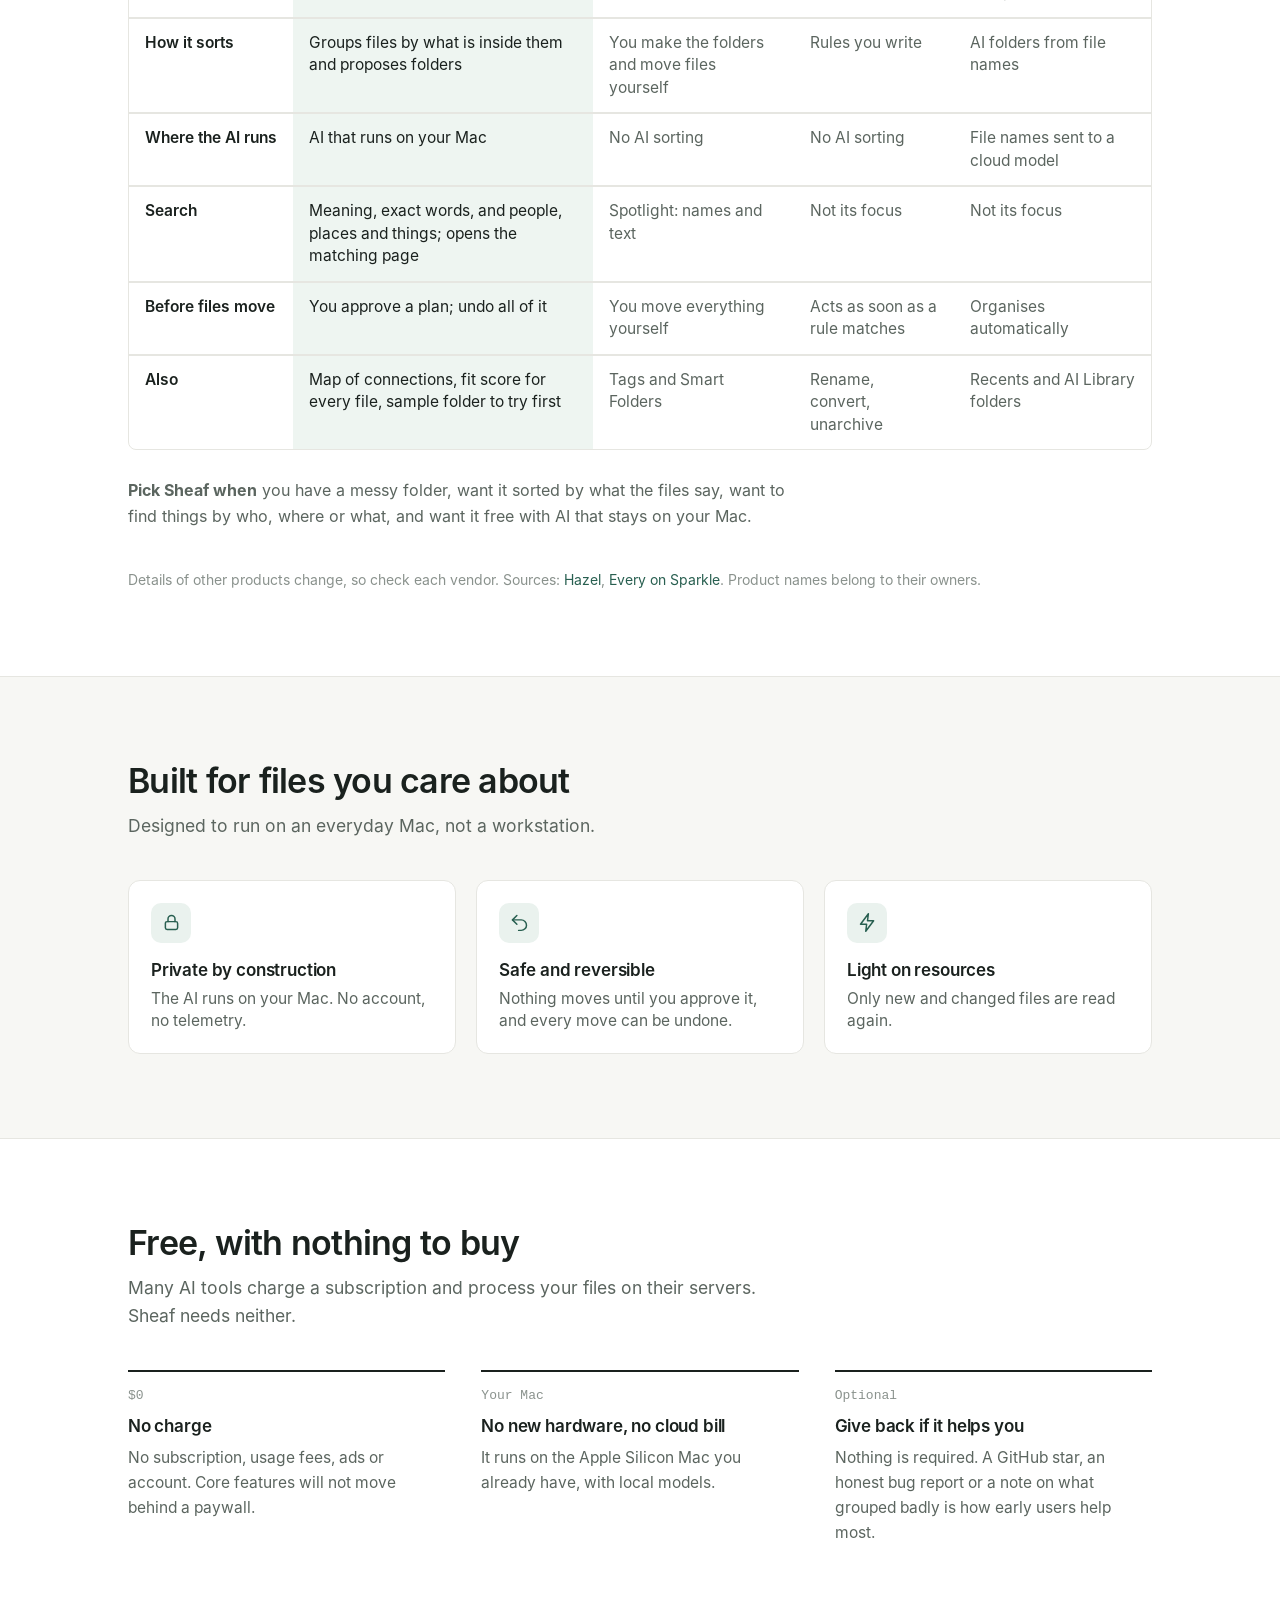
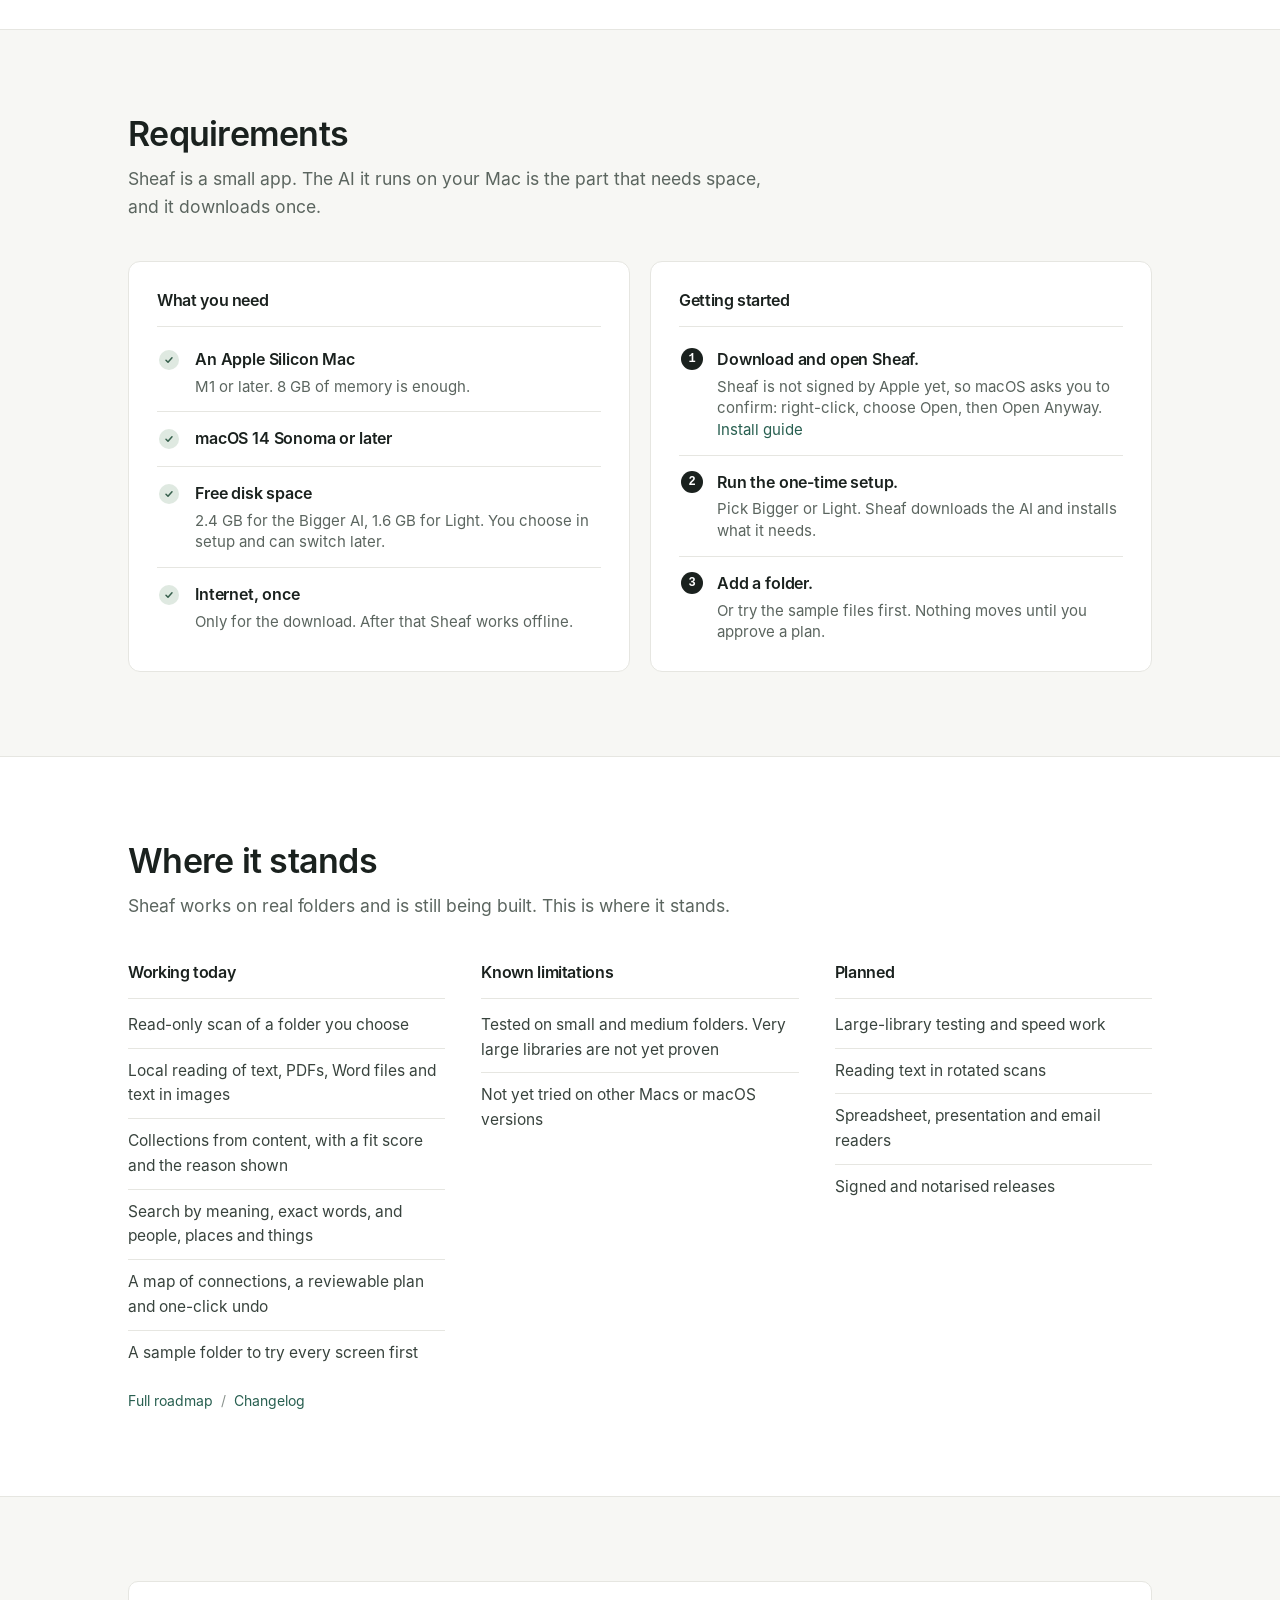
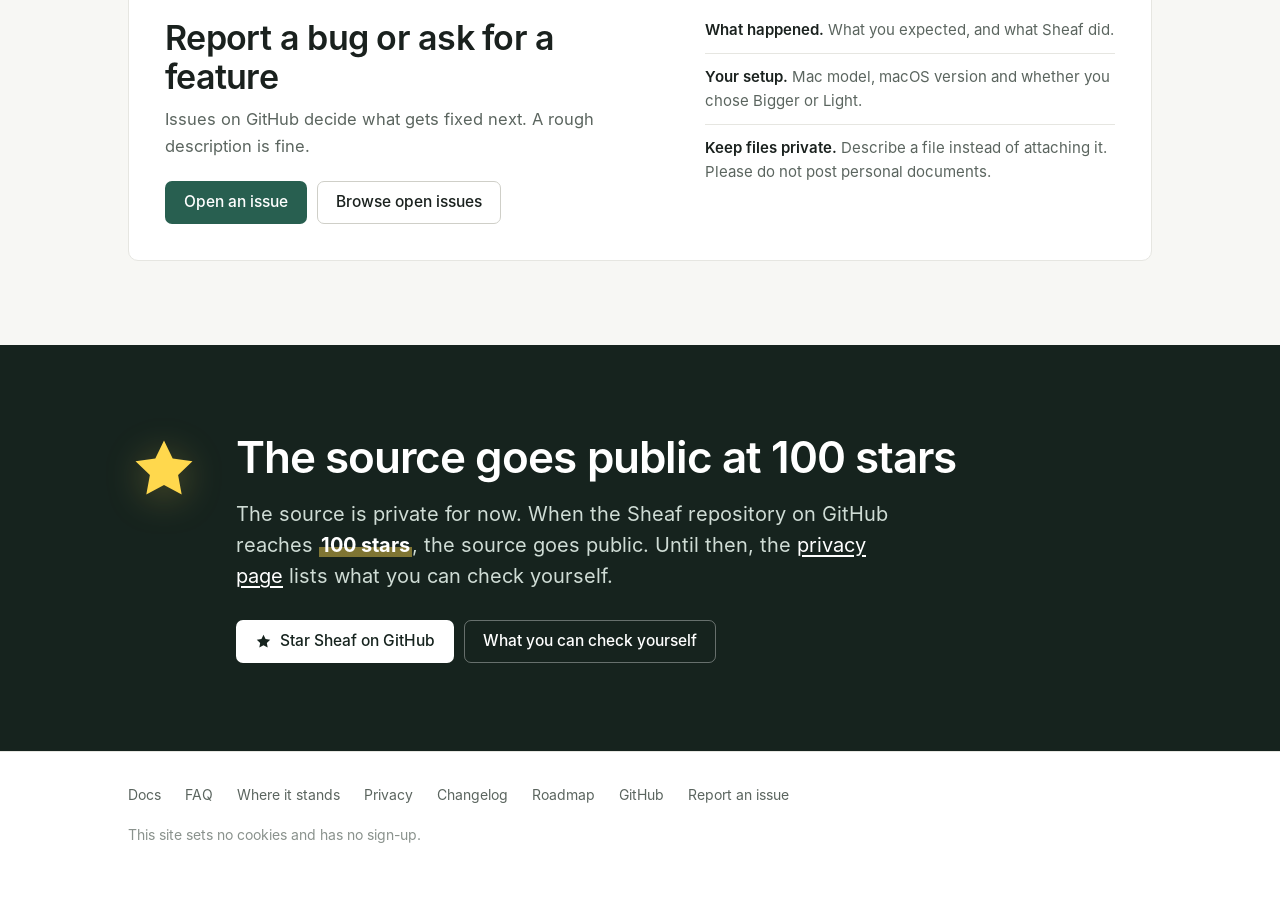
==== commit a69e5a23: "Site and docs: single hero screenshot, "Pull a thread" demo, no beta wording Co-Authored-By: Claude " ====
--- a/site/index.html
+++ b/site/index.html
@@ -14,11 +14,11 @@
 <meta name="twitter:image" content="https://sheaf-site-nine-rouge.vercel.app/img/og.png">
 <meta name="twitter:card" content="summary_large_image">
 <link rel="stylesheet" href="style.css">
+<script defer src="/analytics.js"></script>
 </head>
 <body>
-<div class="betabar">Free early-user beta. Your feedback shapes what ships next. <a href="https://github.com/NegiAkash890/sheaf/issues/new/choose">Open an issue on GitHub</a></div>
 <header class="nav"><div class="wrap">
-  <a class="brand" href="./"><img src="img/icon.png" alt="">Sheaf <span class="tag">Beta</span></a>
+  <a class="brand" href="./"><img src="img/icon.png" alt="">Sheaf</a>
   <a href="#tour">The app</a><a href="#compare">Compare</a><a href="#requirements">Requirements</a><a href="https://github.com/NegiAkash890/sheaf/releases/latest">Download</a>
   <a class="keep" href="https://github.com/NegiAkash890/sheaf">GitHub</a>
 </div></header>
@@ -31,29 +31,112 @@
     <a class="btn secondary" href="https://github.com/NegiAkash890/sheaf"><svg class="ico" viewBox="0 0 24 24" aria-hidden="true"><path fill="currentColor" d="M12 .297c-6.63 0-12 5.373-12 12 0 5.303 3.438 9.8 8.205 11.385.6.113.82-.258.82-.577 0-.285-.01-1.04-.015-2.04-3.338.724-4.042-1.61-4.042-1.61C4.422 18.07 3.633 17.7 3.633 17.7c-1.087-.744.084-.729.084-.729 1.205.084 1.838 1.236 1.838 1.236 1.07 1.835 2.809 1.305 3.495.998.108-.776.417-1.305.76-1.605-2.665-.3-5.466-1.332-5.466-5.93 0-1.31.465-2.38 1.235-3.22-.135-.303-.54-1.523.105-3.176 0 0 1.005-.322 3.3 1.23.96-.267 1.98-.399 3-.405 1.02.006 2.04.138 3 .405 2.28-1.552 3.285-1.23 3.285-1.23.645 1.653.24 2.873.12 3.176.765.84 1.23 1.91 1.23 3.22 0 4.61-2.805 5.625-5.475 5.92.42.36.81 1.096.81 2.22 0 1.606-.015 2.896-.015 3.286 0 .315.21.69.825.57C20.565 22.092 24 17.592 24 12.297c0-6.627-5.373-12-12-12"/></svg>View on GitHub</a>
   </div>
   <div class="meta"><span>macOS 14+, Apple Silicon</span></div>
-  <figure class="figure hero-toggle">
-    <div class="seg" role="group" aria-label="Show the folder before or after Sheaf">
-      <button type="button" data-v="before" aria-pressed="false">Before</button>
-      <button type="button" data-v="after" aria-pressed="true">After</button>
-    </div>
-    <div class="stack">
-      <img class="shot v-before" src="img/before.webp" width="1600" height="894" alt="A Downloads folder in Finder: installers, PDFs, spreadsheets and screenshots in no particular order" loading="lazy">
-      <img class="shot win v-after" src="img/hero.webp" width="2000" height="1117" alt="The Sheaf app showing the same kind of folder sorted into named collections, with the list of files in each">
-    </div>
-    <figcaption data-for="before">Before: a typical Downloads folder in Finder (file names changed). Installers, PDFs and screenshots, newest first, nothing grouped.</figcaption>
-    <figcaption data-for="after">After: every file placed in a collection named for what it holds. These are the invented sample files that ship with Sheaf, so you can try every screen before it reads your own.</figcaption>
+  <figure class="figure">
+    <img class="shot win" src="img/hero.webp" width="2000" height="1117" alt="The Sheaf app showing a folder sorted into named collections, with the list of files in each">
+    <figcaption>Sheaf sorting the invented sample files that ship with the app, so you can try every screen before it reads your own.</figcaption>
   </figure>
-  <script>
-  (function(){var f=document.querySelector('.hero-toggle');if(!f)return;
-    function show(v){f.setAttribute('data-show',v);f.querySelectorAll('.seg button').forEach(function(b){b.setAttribute('aria-pressed',String(b.dataset.v===v))});}
-    f.querySelectorAll('.seg button').forEach(function(b){b.addEventListener('click',function(){show(b.dataset.v)})});
-    show('after');
-  })();
-  </script>
-</div></section>
+</div></section>
+<section class="tf" id="thread" aria-labelledby="tf-h">
+  <div class="wrap tf-grid">
+    <div class="tf-copy">
+      <p class="eyebrow">Find it by what is inside</p>
+      <h2 id="tf-h">Pull on a name. Every file that mentions it follows.</h2>
+      <p class="tf-sub">Sheaf reads inside your files, so a person, a place or an idea ties together files that never shared a name or a folder.</p>
+      <div class="tf-chips" role="group" aria-label="Pick a name to follow"></div>
+      <p class="tf-cap" aria-live="polite"></p>
+      <p class="tf-note">Click a name, or just watch. An illustration with invented files.</p>
+    </div>
+    <div class="tf-field" aria-hidden="true">
+      <svg class="tf-svg"><path class="tf-thread" d=""/></svg>
+    </div>
+  </div>
+</section>
+<script>
+var TF_FILES=[{"n": "agreement_final_FINAL.pdf", "f": "Documents", "e": "pdf", "l": "PDF", "m": {"place": "flat in <mark>Bengaluru</mark>", "person": "Tenant: <mark>Priya</mark> Nair"}, "x": 69.1, "y": 64.7, "mx": 0, "my": 42.6, "rot": -1.2}, {"n": "Scan 14-06-2026.pdf", "f": "Downloads", "e": "pdf", "l": "PDF", "m": {"place": "rent, <mark>Bengaluru</mark>", "person": "paid by <mark>Priya</mark> Nair"}, "x": 68.9, "y": 88.5, "mx": 0, "my": 14.2, "rot": -1.4}, {"n": "flight_eticket (1).pdf", "f": "Downloads", "e": "pdf", "l": "PDF", "m": {"place": "<mark>Bengaluru</mark> to Goa", "person": "Passenger: <mark>Priya</mark> Nair", "thing": "<mark>passport</mark> required", "idea": "flight to <mark>Goa</mark>"}, "x": 0.2, "y": 45.4, "mx": 52, "my": 42.6, "rot": 0.5}, {"n": "Scan 0042.pdf", "f": "Desktop", "e": "pdf", "l": "PDF", "m": {"person": "Given name: <mark>Priya</mark>", "thing": "<mark>Passport</mark> of India"}, "x": 1.3, "y": 66.3, "mx": 52, "my": 85.2, "rot": -0.8}, {"n": "visa_form.pdf", "f": "Downloads", "e": "pdf", "l": "PDF", "m": {"thing": "<mark>passport</mark> valid to 2031"}, "x": 34.1, "y": 87.4, "mx": 52, "my": 71.0, "rot": 1.2}, {"n": "hotel booking.pdf", "f": "WhatsApp", "e": "pdf", "l": "PDF", "m": {"person": "Guest: <mark>Priya</mark> Nair", "thing": "<mark>passport</mark> at check-in", "idea": "<mark>Goa</mark>, three nights"}, "x": 69.0, "y": 1.8, "mx": 0, "my": 71.0, "rot": -1.3}, {"n": "kal ka plan.txt", "f": "Desktop", "e": "txt", "l": "TXT", "m": {"place": "<mark>Bengaluru</mark> airport cab", "idea": "packing for <mark>Goa</mark>"}, "x": 68.2, "y": 22.4, "mx": 52, "my": 56.8, "rot": -0.3}, {"n": "electricity bill.pdf", "f": "Downloads", "e": "pdf", "l": "PDF", "m": {"place": "<mark>Bengaluru</mark> Electricity"}, "x": 0.4, "y": 86.7, "mx": 52, "my": 0.0, "rot": 0.6}, {"n": "expenses (1).csv", "f": "Documents", "e": "csv", "l": "CSV", "m": {"idea": "<mark>Goa</mark> trip food"}, "x": 35.8, "y": 1.4, "mx": 0, "my": 0.0, "rot": -0.2}, {"n": "IMG_0101.jpg", "f": "Photos", "e": "img", "l": "JPG", "m": {}, "x": 0.9, "y": 1.7, "mx": 0, "my": 28.4, "rot": 0.2}, {"n": "groceries.txt", "f": "Desktop", "e": "txt", "l": "TXT", "m": {}, "x": 35.4, "y": 43.1, "mx": 0, "my": 56.8, "rot": -0.8}, {"n": "Zoom-6.2.pkg", "f": "Downloads", "e": "pkg", "l": "PKG", "m": {}, "x": 35.3, "y": 23.9, "mx": 52, "my": 14.2, "rot": 0.5}, {"n": "api.json", "f": "Documents", "e": "json", "l": "JSON", "m": {}, "x": 34.3, "y": 64.5, "mx": 0, "my": 85.2, "rot": -0.5}, {"n": "IMG_0102.jpg", "f": "Photos", "e": "img", "l": "JPG", "m": {}, "x": 0.4, "y": 23.0, "mx": 52, "my": 28.4, "rot": -0.5}];
+</script>
+<script>
+(function(){
+  var sec=document.getElementById('thread');if(!sec)return;
+  var field=sec.querySelector('.tf-field'),svg=sec.querySelector('.tf-svg'),path=sec.querySelector('.tf-thread');
+  var chipsEl=sec.querySelector('.tf-chips'),cap=sec.querySelector('.tf-cap');
+  var RM=matchMedia('(prefers-reduced-motion:reduce)').matches;
+  var FILES=window.TF_FILES;
+  var KEYS=[{k:'place',t:'Place',v:'Bengaluru',w:'bengaluru'},{k:'person',t:'Person',v:'Priya Nair',w:'priya'},{k:'thing',t:'Thing',v:'Passport',w:'passport'},{k:'idea',t:'Idea',v:'Goa trip',w:'goa'}];
+  var cards=FILES.map(function(f){
+    var d=document.createElement('div');d.className='tf-card';
+    d.style.cssText='--x:'+f.x+';--y:'+f.y+';--mx:'+f.mx+';--my:'+f.my+';--rot:'+f.rot;
+    d.innerHTML='<span class="tf-ic '+f.e+'">'+f.l+'</span><span class="tx"><b class="nm"></b><span class="sub"><span class="fold"></span><span class="snip"></span></span></span>';
+    d.querySelector('.nm').textContent=f.n;d.querySelector('.fold').textContent=f.f;
+    field.appendChild(d);return d;
+  });
+  var chips=KEYS.map(function(o,i){
+    var b=document.createElement('button');b.type='button';b.className='tf-chip';b.setAttribute('aria-pressed','false');
+    b.innerHTML='<small>'+o.t+'</small>';b.appendChild(document.createTextNode(o.v));
+    b.addEventListener('click',function(){stop();select(i)});
+    if(matchMedia('(hover:hover) and (pointer:fine)').matches)b.addEventListener('mouseenter',function(){stop();select(i)});
+    chipsEl.appendChild(b);return b;
+  });
+  function center(c){return{x:c.offsetLeft+c.offsetWidth/2,y:c.offsetTop+c.offsetHeight/2}}
+  function tour(idx){                         // nearest-neighbour walk from the top-left card
+    var pts=idx.map(function(i){var c=center(cards[i]);c.i=i;return c});
+    var left=pts.slice(),out=[],cur=left.reduce(function(a,b){return a.x+a.y*.6<=b.x+b.y*.6?a:b});
+    while(left.length){out.push(cur);left.splice(left.indexOf(cur),1);if(!left.length)break;
+      cur=left.reduce(function(a,b){return dist(cur,a)<=dist(cur,b)?a:b})}
+    return out;
+  }
+  function dist(a,b){return Math.hypot(a.x-b.x,a.y-b.y)}
+  function curve(p){                          // smooth line through the points (Catmull-Rom as Bezier)
+    var d='M'+p[0].x.toFixed(1)+' '+p[0].y.toFixed(1);
+    for(var i=0;i<p.length-1;i++){
+      var a=p[i-1]||p[i],b=p[i],c=p[i+1],e=p[i+2]||c;
+      d+=' C'+(b.x+(c.x-a.x)/6).toFixed(1)+' '+(b.y+(c.y-a.y)/6).toFixed(1)+' '+(c.x-(e.x-b.x)/6).toFixed(1)+' '+(c.y-(e.y-b.y)/6).toFixed(1)+' '+c.x.toFixed(1)+' '+c.y.toFixed(1);
+    }
+    return d;
+  }
+  var cur=-1;
+  function select(n){
+    cur=n;var o=KEYS[n];
+    chips.forEach(function(b,i){b.setAttribute('aria-pressed',String(i===n))});
+    var hit=[];FILES.forEach(function(f,i){if(f.m[o.k])hit.push(i)});
+    var order=tour(hit),total=0,cum=[0];
+    for(var i=1;i<order.length;i++){total+=dist(order[i-1],order[i]);cum.push(total)}
+    var dur=RM?0:700+hit.length*160;
+    field.classList.add('sel');
+    cards.forEach(function(c,i){
+      var on=hit.indexOf(i)>=0;c.classList.toggle('hit',on);
+      if(on){c.querySelector('.snip').innerHTML=FILES[i].m[o.k];
+        var at=order.indexOf(order.filter(function(p){return p.i===i})[0]);
+        c.style.transitionDelay=c.querySelector('.snip').style.transitionDelay=(total?cum[at]/total*dur:0).toFixed(0)+'ms';
+        c.querySelector('.fold').style.transitionDelay=c.style.transitionDelay;
+      }else{c.style.transitionDelay='0ms';c.querySelector('.snip').style.transitionDelay='0ms';c.querySelector('.fold').style.transitionDelay='0ms'}
+    });
+    path.style.transition='none';path.style.opacity='0';
+    path.setAttribute('d',curve(order));
+    var L=path.getTotalLength();path.style.strokeDasharray=L;path.style.strokeDashoffset=RM?0:L;
+    path.getBoundingClientRect();
+    path.style.opacity='1';
+    if(!RM){path.style.transition='stroke-dashoffset '+dur+'ms cubic-bezier(.4,.05,.25,1)';path.style.strokeDashoffset=0}
+    var folders={},named=0;
+    hit.forEach(function(i){folders[FILES[i].f]=1;if(FILES[i].n.toLowerCase().indexOf(o.w)>=0)named++});
+    var nf=Object.keys(folders).length;
+    cap.textContent=hit.length+' files in '+nf+' folders mention '+o.v+'. '+(named===0?'None has it in the file name.':'Only '+named+' has it in the file name.');
+  }
+  var timer=null,seen=false,live=true;
+  function stop(){live=false;if(timer){clearInterval(timer);timer=null}}
+  function play(){if(!live||RM||timer)return;timer=setInterval(function(){select((cur+1)%KEYS.length)},5200)}
+  sec.classList.add('on');
+  select(0);
+  var rs;addEventListener('resize',function(){clearTimeout(rs);rs=setTimeout(function(){select(cur)},120)});
+  if('IntersectionObserver' in window&&!RM){
+    new IntersectionObserver(function(es){
+      if(es[0].isIntersecting){if(!seen){seen=true;select(0)}play()}else if(timer){clearInterval(timer);timer=null}
+    },{threshold:.5}).observe(field);
+  }
+})();
+</script>
 <section class="alt" id="tour" ><div class="wrap">
   <h2>Inside the app</h2>
-  <p class="lead">Screenshots of the beta running on the sample folder of invented files, with local models on a Mac.</p>
+  <p class="lead">Screenshots of Sheaf running on the sample folder of invented files, with local models on a Mac.</p>
   <div class="row">
     <div class="txt"><h3>Your folder, summed up</h3><p>How many files, how many collections, and every person, place, thing and idea Sheaf found inside them. Click any name to see every file it appears in.</p></div>
     <figure><img class="shot win" src="img/overview.webp" alt="Sheaf Overview: 64 messy files, 6 tidy collections, with the people, places, things and ideas found in the files" loading="lazy"></figure>
@@ -143,15 +226,15 @@
     <div>
       <h3>Getting started</h3>
       <ol class="steps">
-        <li><b>Download and open Sheaf.</b><span>It is an unsigned beta, so macOS asks you to confirm: right-click, choose Open, then Open Anyway. <a href="docs.html">Install guide</a></span></li>
+        <li><b>Download and open Sheaf.</b><span>Sheaf is not signed by Apple yet, so macOS asks you to confirm: right-click, choose Open, then Open Anyway. <a href="docs.html">Install guide</a></span></li>
         <li><b>Run the one-time setup.</b><span>Pick Bigger or Light. Sheaf downloads the AI and installs what it needs.</span></li>
         <li><b>Add a folder.</b><span>Or try the sample files first. Nothing moves until you approve a plan.</span></li>
       </ol>
     </div>
   </div>
 </div></section>
-<section id="beta" ><div class="wrap">
-  <h2>Beta status</h2>
+<section id="status" ><div class="wrap">
+  <h2>Where it stands</h2>
   <p class="lead">Sheaf works on real folders and is still being built. This is where it stands.</p>
   <div class="status">
     <div><h3>Working today</h3><ul>
@@ -197,7 +280,7 @@
     <span class="bigstar"><svg viewBox="0 0 24 24" aria-hidden="true"><path d="m12 2.5 2.9 6 6.6.9-4.8 4.6 1.2 6.5L12 17.3l-5.9 3.2 1.2-6.5L2.5 9.4l6.6-.9z"/></svg></span>
     <div>
       <h2>The source goes public at 100 stars</h2>
-      <p class="big">The source is private while the beta settles. When the Sheaf repository on GitHub reaches <b>100 stars</b>, the source goes public. Until then, the <a href="privacy.html">privacy page</a> lists what you can check yourself.</p>
+      <p class="big">The source is private for now. When the Sheaf repository on GitHub reaches <b>100 stars</b>, the source goes public. Until then, the <a href="privacy.html">privacy page</a> lists what you can check yourself.</p>
       <div class="actions">
         <a class="btn light" href="https://github.com/NegiAkash890/sheaf"><svg class="ico" viewBox="0 0 24 24" aria-hidden="true"><path fill="currentColor" d="m12 2.5 2.9 6 6.6.9-4.8 4.6 1.2 6.5L12 17.3l-5.9 3.2 1.2-6.5L2.5 9.4l6.6-.9z"/></svg>Star Sheaf on GitHub</a>
         <a class="btn ghost" href="privacy.html">What you can check yourself</a>
@@ -207,7 +290,7 @@
 </div></section>
 
 <footer><div class="wrap">
-  <a href="docs.html">Docs</a><a href="faq.html">FAQ</a><a href="#beta">Beta status</a><a href="privacy.html">Privacy</a><a href="changelog.html">Changelog</a><a href="roadmap.html">Roadmap</a><a href="https://github.com/NegiAkash890/sheaf">GitHub</a><a href="https://github.com/NegiAkash890/sheaf/issues">Report an issue</a>
+  <a href="docs.html">Docs</a><a href="faq.html">FAQ</a><a href="#status">Where it stands</a><a href="privacy.html">Privacy</a><a href="changelog.html">Changelog</a><a href="roadmap.html">Roadmap</a><a href="https://github.com/NegiAkash890/sheaf">GitHub</a><a href="https://github.com/NegiAkash890/sheaf/issues">Report an issue</a>
   <p>This site sets no cookies and has no sign-up.</p>
 </div></footer>
 </body>
--- a/site/style.css
+++ b/site/style.css
@@ -18,16 +18,13 @@
 pre { background:#f4f4ef; border:1px solid var(--line); border-radius:8px; padding:18px 20px; overflow-x:auto; font:13.5px/1.7 var(--mono); margin:0; }
 pre code { background:none; padding:0; font-size:inherit; }
 
-/* beta bar + nav */
-.betabar { background:#1f2a25; color:#d9e4de; font-size:14px; text-align:center; padding:9px 16px; }
-.betabar a { color:#fff; text-decoration:underline; text-underline-offset:3px; margin-left:4px; }
+/* nav */
 header.nav { position:sticky; top:0; background:rgba(255,255,255,.92); backdrop-filter:blur(10px); -webkit-backdrop-filter:blur(10px); border-bottom:1px solid var(--line); z-index:10; }
 header.nav .wrap { display:flex; align-items:center; gap:26px; height:60px; }
 header.nav .brand { margin-right:auto; display:flex; align-items:center; gap:10px; color:var(--text); font-weight:650; font-size:17px; letter-spacing:-.02em; }
 header.nav .brand img { width:26px; height:26px; border-radius:6px; }
 header.nav a { color:var(--muted); font-size:14.5px; } header.nav a:hover { color:var(--text); text-decoration:none; }
 header.nav a.keep { color:var(--text); font-weight:500; border:1px solid var(--line); border-radius:6px; padding:6px 12px; } header.nav a.keep:hover { background:var(--alt); }
-.tag { font:600 10.5px/1 "Inter",sans-serif; letter-spacing:.06em; text-transform:uppercase; color:#7a5a12; background:var(--warn-bg); border:1px solid #ecd9a4; padding:3px 6px; border-radius:4px; }
 
 /* buttons */
 .btn { display:inline-flex; align-items:center; gap:8px; padding:11px 18px; border-radius:7px; font-weight:500; font-size:15.5px; line-height:1.2; border:1px solid transparent; }
@@ -202,22 +199,6 @@
 @media (max-width:860px) { .cards3 { grid-template-columns:1fr; } ul.lines li { grid-template-columns:1fr; gap:4px; } .srcbox { grid-template-columns:1fr; gap:18px; } .bigstar svg { width:52px; height:52px; } }
 @media (max-width:560px) { .reqrow { grid-template-columns:1fr 1fr; } .reqrow > div:nth-child(odd) { border-left:0; } .reqrow > div:nth-child(3) { border-left:0; } .reqrow > div:nth-child(n+3) { border-top:1px solid var(--line); } .reqrow > div:nth-child(4) { border-left:1px solid var(--line); } }
 
-/* Hero: the same kind of folder before and after, in one frame */
-.hero-toggle{position:relative}
-.hero-toggle .seg{display:inline-flex;gap:2px;padding:3px;margin:0 0 16px;background:var(--alt);border:1px solid var(--line);border-radius:999px}
-.hero-toggle .seg button{font:inherit;font-size:14px;font-weight:500;color:var(--muted);background:transparent;border:0;border-radius:999px;padding:6px 18px;cursor:pointer}
-.hero-toggle .seg button[aria-pressed="true"]{background:#fff;color:var(--text);box-shadow:0 1px 2px rgba(20,30,25,.12)}
-.hero-toggle .seg button:focus-visible{outline:2px solid var(--accent);outline-offset:2px}
-.hero-toggle .stack{position:relative}
-.hero-toggle .v-before{position:absolute;inset:0;width:100%;height:100%;object-fit:cover;opacity:0;transition:opacity .25s}
-.hero-toggle[data-show="before"] .v-before{opacity:1}
-.hero-toggle[data-show="before"] .v-after{opacity:0}
-.hero-toggle .v-after{transition:opacity .25s}
-.hero-toggle figcaption{display:none}
-.hero-toggle[data-show="after"] figcaption[data-for="after"],.hero-toggle[data-show="before"] figcaption[data-for="before"]{display:block}
-.hero-toggle:not([data-show]) figcaption[data-for="after"]{display:block}
-@media (prefers-reduced-motion:reduce){.hero-toggle .v-before,.hero-toggle .v-after{transition:none}}
-
 /* app windows keep their own rounded corners (transparent PNG/WebP), so the shadow follows the window shape */
 .shot.win{border-radius:0;background:none;box-shadow:none;filter:drop-shadow(0 1px 2px rgba(20,30,25,.10)) drop-shadow(0 14px 28px rgba(20,30,25,.14))}
 .hero .shot.win{box-shadow:none;filter:drop-shadow(0 2px 4px rgba(20,30,25,.10)) drop-shadow(0 24px 40px rgba(20,30,25,.20)) drop-shadow(0 50px 70px rgba(20,30,25,.14))}
@@ -235,3 +216,53 @@
 .reqsplit .steps li { counter-increment:st; }
 .reqsplit .steps li::before { content:counter(st); position:absolute; left:2px; top:15px; width:22px; height:22px; border-radius:50%; background:var(--text); color:#fff; font:600 12px/22px var(--mono); text-align:center; }
 @media (max-width:860px) { .reqsplit { grid-template-columns:1fr; } }
+
+/* Pull a thread: pick a name and one thread runs through every file that mentions it. */
+.tf .eyebrow{margin:0 0 10px;font:600 12px/1 "Inter",sans-serif;letter-spacing:.09em;text-transform:uppercase;color:var(--accent)}
+.tf{display:none}
+.tf.on{display:block}
+.tf-grid{display:grid;grid-template-columns:minmax(0,380px) minmax(0,1fr);gap:44px;align-items:center}
+.tf h2{max-width:14em}
+.tf-sub{margin:10px 0 22px;color:var(--muted);max-width:30em}
+.tf-chips{display:flex;flex-wrap:wrap;gap:7px}
+.tf-chip{display:flex;flex-direction:column;align-items:flex-start;gap:1px;padding:8px 12px 9px;font:inherit;font-size:14.5px;font-weight:600;letter-spacing:-.01em;color:var(--text);
+  background:#fff;border:1px solid var(--line);border-radius:10px;cursor:pointer;transition:border-color .15s,background .15s,box-shadow .15s}
+.tf-chip small{font:600 10px/1.2 "Inter",sans-serif;letter-spacing:.08em;text-transform:uppercase;color:var(--faint)}
+.tf-chip:hover{border-color:#c9d5cf}
+.tf-chip[aria-pressed="true"]{border-color:var(--accent);background:#f1f6f3;box-shadow:0 0 0 3px rgba(40,95,80,.12)}
+.tf-chip[aria-pressed="true"] small{color:var(--accent)}
+.tf-chip:focus-visible{outline:2px solid var(--accent);outline-offset:2px}
+.tf-cap{min-height:3.2em;margin:20px 0 0;font-size:17px;line-height:1.45;color:var(--text);font-weight:500;letter-spacing:-.01em}
+.tf-note{margin:14px 0 0;font-size:13.5px;color:var(--faint)}
+
+.tf-field{position:relative;height:440px;border:1px solid var(--line);border-radius:14px;background:
+  radial-gradient(circle at 1px 1px,#e4e8e5 1px,transparent 1.4px) 0 0/22px 22px,#fbfcfb}
+.tf-svg{position:absolute;inset:0;width:100%;height:100%;overflow:visible;pointer-events:none;z-index:0}
+.tf-thread{fill:none;stroke:var(--accent);stroke-width:2.2;stroke-linecap:round;stroke-linejoin:round}
+.tf-card{position:absolute;z-index:1;left:calc(var(--x) * 1% * .94 + 3%);top:calc(var(--y) * 1% * .93 + 3.5%);width:30.5%;height:46px;display:flex;align-items:center;gap:9px;padding:0 10px;
+  background:#fff;border:1px solid var(--line);border-radius:9px;transform:rotate(calc(var(--rot) * 1deg));box-shadow:0 1px 2px rgba(20,30,25,.06);
+  transition:opacity .28s,border-color .28s,box-shadow .28s,background .28s}
+.tf-card .tx{min-width:0;flex:1;line-height:1.2}
+.tf-card .nm{display:block;font-size:12.5px;font-weight:600;white-space:nowrap;overflow:hidden;text-overflow:ellipsis}
+.tf-card .sub{position:relative;display:block;height:15px;font-size:11.5px}
+.tf-card .sub span{position:absolute;left:0;right:0;top:0;white-space:nowrap;overflow:hidden;text-overflow:ellipsis;transition:opacity .28s}
+.tf-card .fold{color:var(--faint)}
+.tf-card .snip{color:var(--muted);opacity:0}
+.tf-card .snip mark{background:rgba(255,216,77,.55);color:var(--text);padding:0 1px;border-radius:2px}
+.tf-field.sel .tf-card{opacity:.3}
+.tf-field.sel .tf-card.hit{opacity:1;border-color:var(--accent);box-shadow:0 0 0 3px rgba(40,95,80,.12),0 6px 14px rgba(20,30,25,.10);background:#fff}
+.tf-card.hit .fold{opacity:0}.tf-card.hit .snip{opacity:1}
+.tf-ic{flex:none;width:26px;height:20px;border-radius:4px;color:#fff;font:700 8px/20px "Inter",sans-serif;text-align:center;letter-spacing:.02em}
+.tf-ic.pdf{background:#b4532f}.tf-ic.img{background:#2f7d62}.tf-ic.txt{background:#6b7a74}.tf-ic.csv{background:#3d7d3d}.tf-ic.pkg{background:#7a5ea8}.tf-ic.json{background:#a08a2e}
+
+@media (max-width:900px){
+  .tf-grid{grid-template-columns:1fr;gap:26px}
+  .tf h2{max-width:none}
+}
+@media (max-width:560px){
+  .tf-card .sub{font-size:11px}.tf-card .nm{font-size:12px}
+  .tf-field{height:620px}
+  .tf-card{width:48.5%;gap:7px;padding:0 8px;left:calc(var(--mx) * 1% * .96 + 2%);top:calc(var(--my) * 1% * .93 + 1.5%)}
+  .tf-chip{min-width:0;flex:1 1 40%}
+}
+@media (prefers-reduced-motion:reduce){.tf-card,.tf-card .sub span,.tf-chip{transition:none}}
